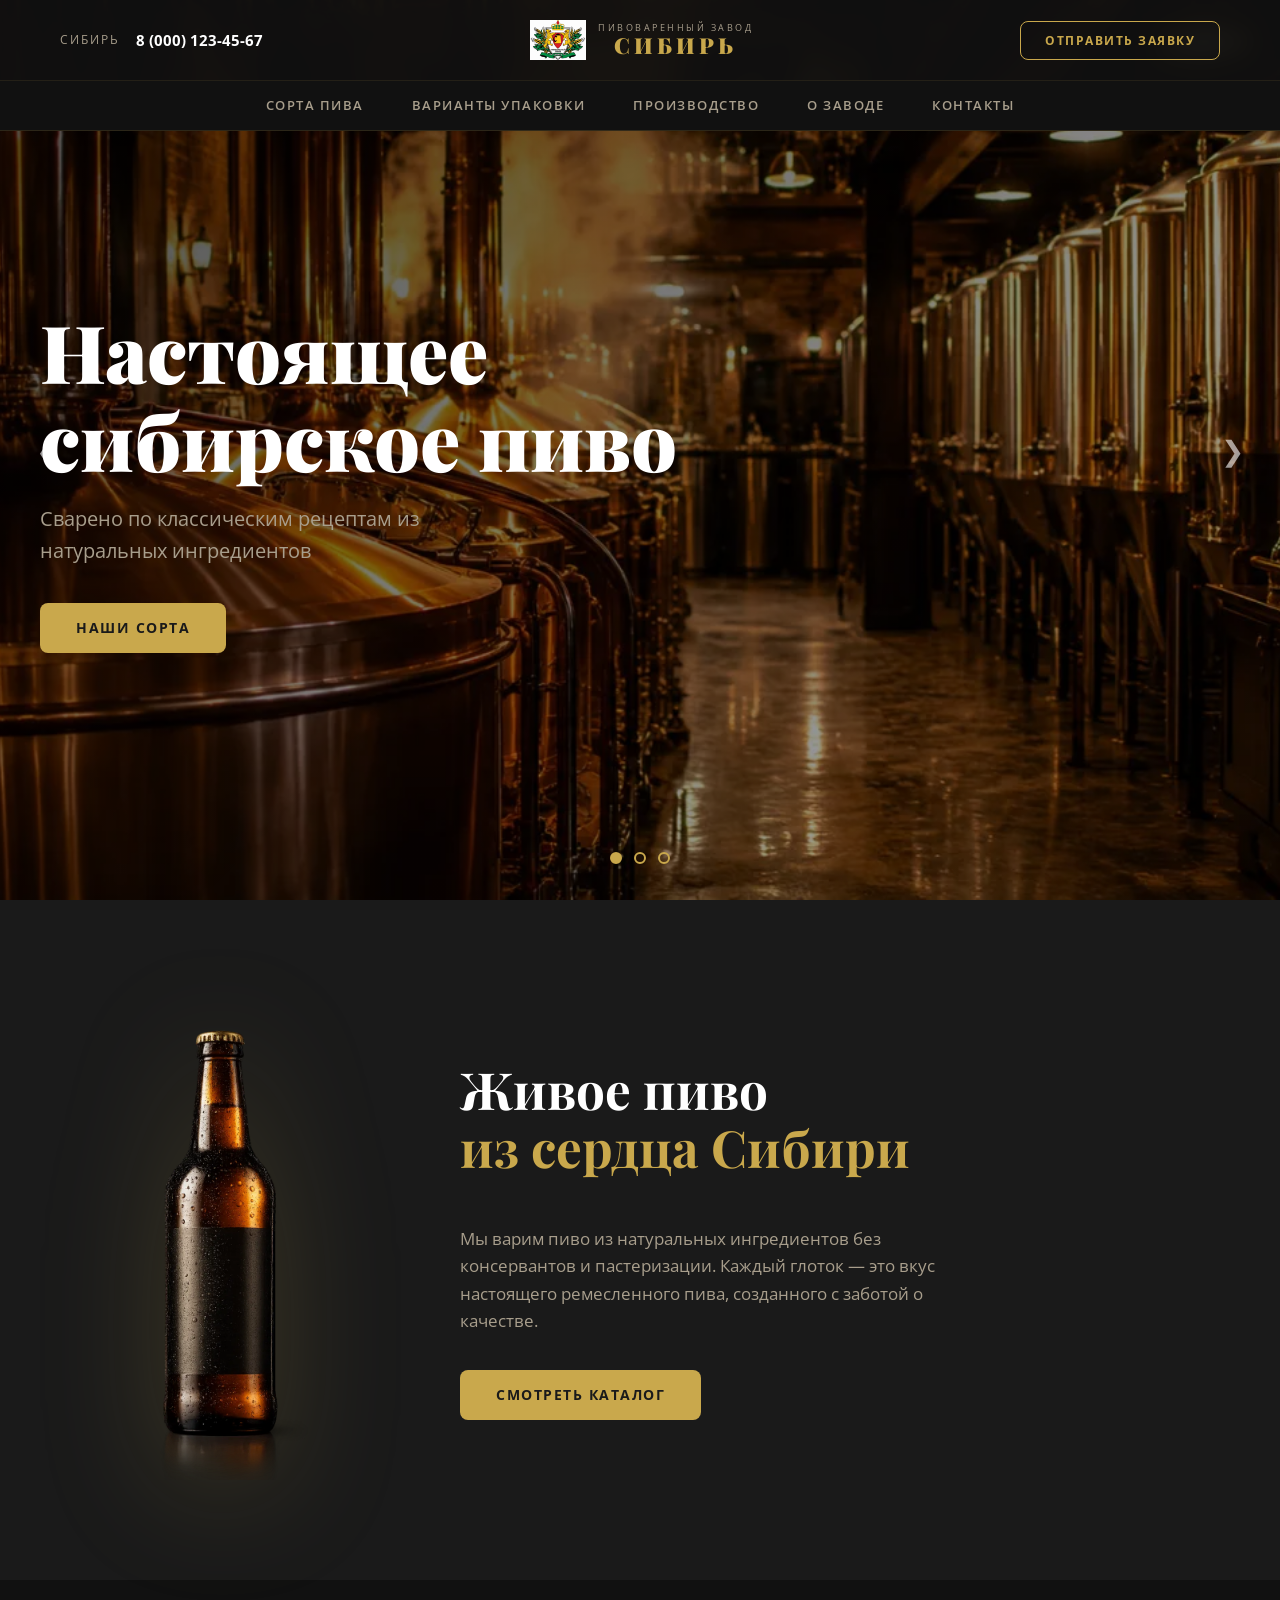
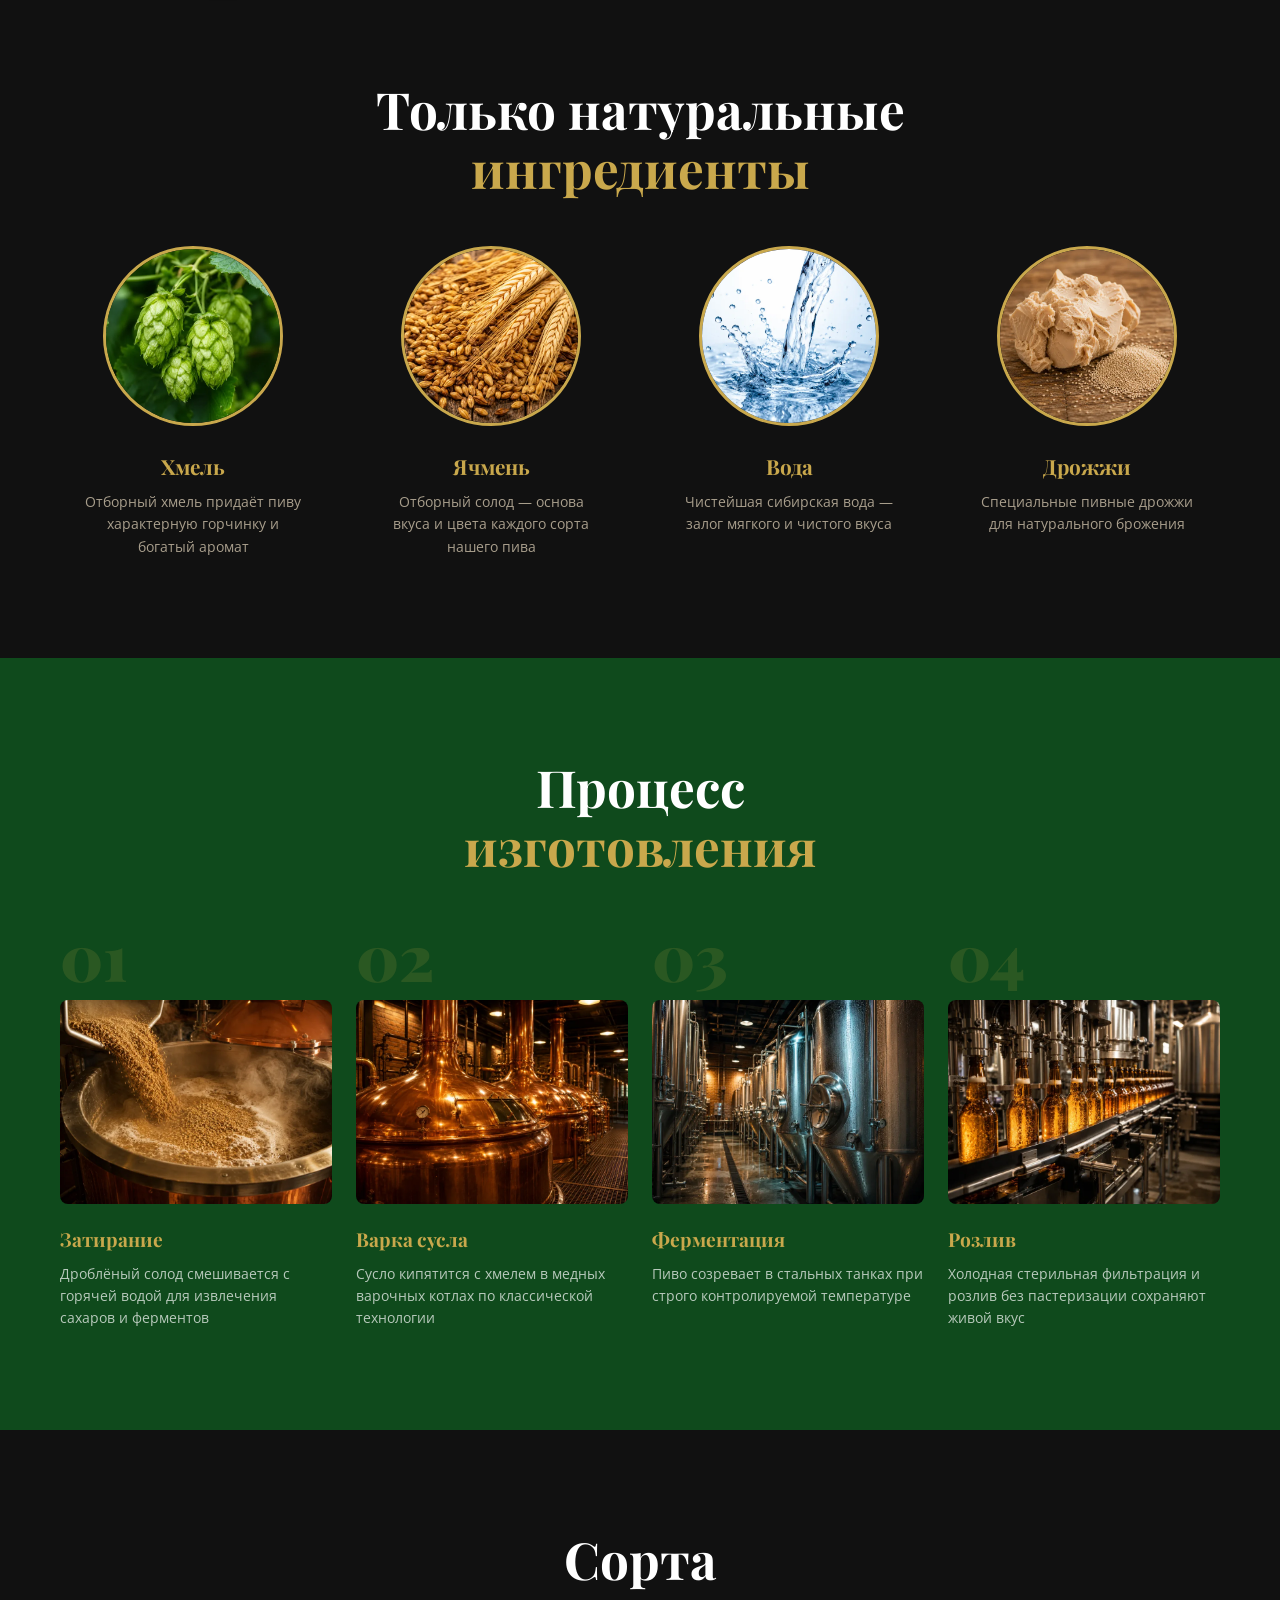
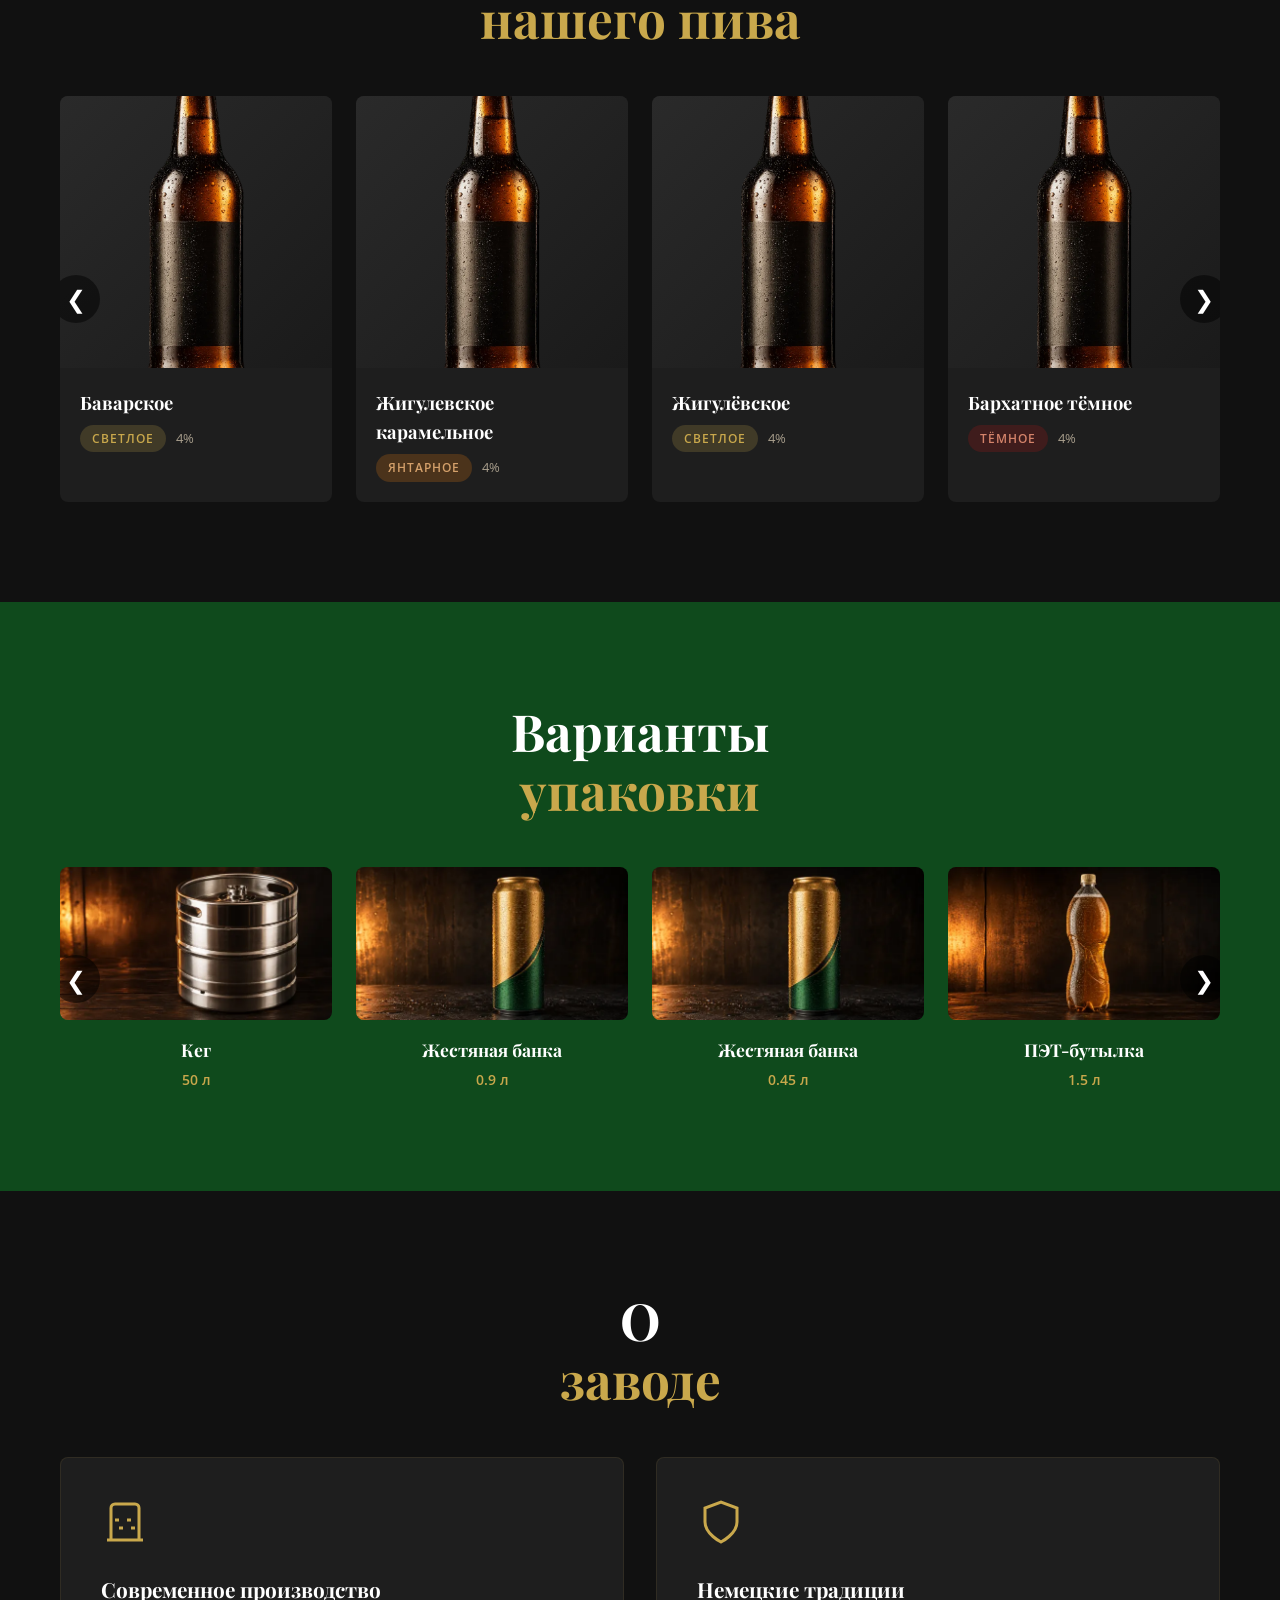
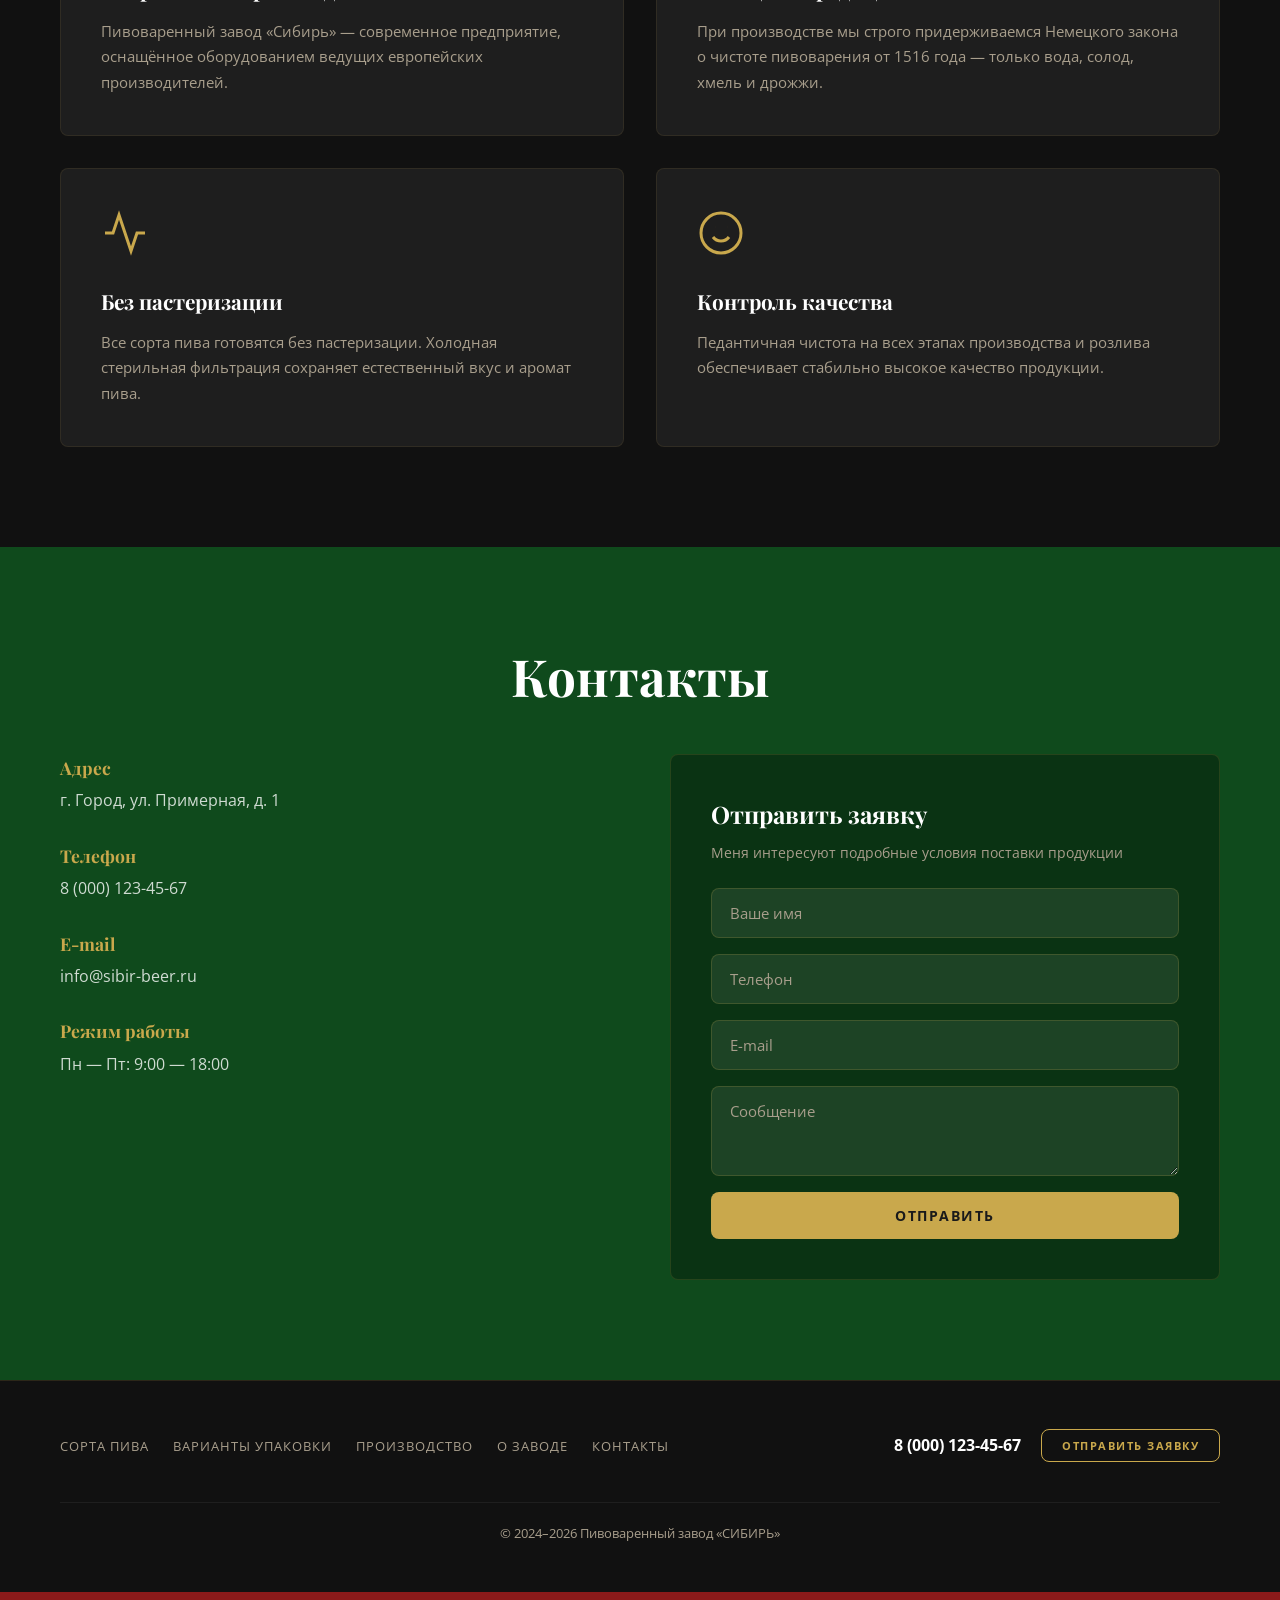
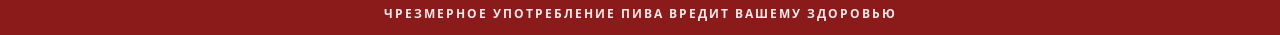
==== index.html @ aeb481b0 "Добавлены 9 реальных сортов пива с данными от клиента Баварское, Жигулевское карамельное, Жигулёвско" ====
<!DOCTYPE html>
<html lang="ru">
<head>
  <meta charset="UTF-8">
  <meta name="viewport" content="width=device-width, initial-scale=1.0">
  <meta name="description" content="Пивоваренный завод «СИБИРЬ» — натуральное пиво, сваренное в Сибири по классическим рецептам.">
  <title>Пивоваренный завод «СИБИРЬ» — Натуральное пиво из Сибири</title>
  <link rel="preconnect" href="https://fonts.googleapis.com">
  <link href="https://fonts.googleapis.com/css2?family=Playfair+Display:wght@400;700;900&family=Open+Sans:wght@400;600;700&display=swap" rel="stylesheet">
  <link rel="stylesheet" href="css/style.css">
</head>
<body>

<!-- ШАПКА -->
<header class="header" id="header">
  <div class="header__top">
    <div class="container header__top-inner">
      <div class="header__contacts">
        <span class="header__city">СИБИРЬ</span>
        <a class="header__phone" href="tel:+70001234567">8 (000) 123-45-67</a>
      </div>
      <div class="header__logo">
        <a href="index.html" class="header__logo-link">
          <img src="img/logo.webp" alt="Пивоваренный завод СИБИРЬ" class="header__logo-img">
        </a>
        <div class="header__logo-text">
          <span class="header__logo-label-top">ПИВОВАРЕННЫЙ ЗАВОД</span>
          <span class="header__logo-name">СИБИРЬ</span>
        </div>
      </div>
      <div class="header__actions">
        <button class="btn btn--outline header__callback-btn" data-modal="callback">Отправить заявку</button>
      </div>
      <button class="header__burger" id="burger" aria-label="Меню">
        <span></span><span></span><span></span>
      </button>
    </div>
  </div>
  <nav class="header__nav" id="nav">
    <div class="container">
      <ul class="header__menu">
        <li><a href="#varieties" class="header__menu-link">Сорта пива</a></li>
        <li><a href="#packing" class="header__menu-link">Варианты упаковки</a></li>
        <li><a href="#brewing" class="header__menu-link">Производство</a></li>
        <li><a href="#about" class="header__menu-link">О заводе</a></li>
        <li><a href="#contacts" class="header__menu-link">Контакты</a></li>
      </ul>
    </div>
  </nav>
</header>

<!-- БАННЕР-СЛАЙДЕР -->
<section class="banner" id="banner">
  <div class="banner__slider" id="bannerSlider">
    <div class="banner__slide banner__slide--active" style="background-image: url('img/banners/banner-1.webp');">
      <div class="banner__overlay"></div>
      <div class="container banner__content">
        <h2 class="banner__title">Настоящее<br>сибирское пиво</h2>
        <p class="banner__subtitle">Сварено по классическим рецептам из натуральных ингредиентов</p>
        <a href="#varieties" class="btn btn--primary banner__btn">Наши сорта</a>
      </div>
    </div>
    <div class="banner__slide" style="background-image: url('img/banners/banner-2.webp');">
      <div class="banner__overlay"></div>
      <div class="container banner__content">
        <h2 class="banner__title">Качество<br>в каждой капле</h2>
        <p class="banner__subtitle">Натуральные ингредиенты, немецкие традиции, сибирский характер</p>
        <a href="#brewing" class="btn btn--primary banner__btn">Производство</a>
      </div>
    </div>
    <div class="banner__slide" style="background-image: url('img/banners/banner-3.webp');">
      <div class="banner__overlay"></div>
      <div class="container banner__content">
        <h2 class="banner__title">От поля<br>до бокала</h2>
        <p class="banner__subtitle">Контроль качества на каждом этапе производства</p>
        <a href="#about" class="btn btn--primary banner__btn">О заводе</a>
      </div>
    </div>
  </div>
  <div class="banner__dots" id="bannerDots"></div>
  <button class="banner__arrow banner__arrow--prev" id="bannerPrev" aria-label="Назад">&#10094;</button>
  <button class="banner__arrow banner__arrow--next" id="bannerNext" aria-label="Вперёд">&#10095;</button>
</section>

<!-- БУТЫЛКА-ГЕРОЙ -->
<section class="hero-bottle">
  <div class="container hero-bottle__inner">
    <div class="hero-bottle__img-wrap">
      <img src="img/beers/hero-bottle.webp" alt="Пиво СИБИРЬ" class="hero-bottle__img" loading="lazy">
    </div>
    <div class="hero-bottle__text">
      <h2 class="section-title">Живое пиво<br><span>из сердца Сибири</span></h2>
      <p class="hero-bottle__desc">Мы варим пиво из натуральных ингредиентов без консервантов и пастеризации. Каждый глоток — это вкус настоящего ремесленного пива, созданного с заботой о качестве.</p>
      <a href="#varieties" class="btn btn--primary">Смотреть каталог</a>
    </div>
  </div>
</section>

<!-- ИНГРЕДИЕНТЫ -->
<section class="ingredients" id="ingredients">
  <div class="container">
    <h2 class="section-title section-title--center">Только натуральные<br><span>ингредиенты</span></h2>
    <div class="ingredients__grid">
      <div class="ingredients__item">
        <div class="ingredients__img-wrap">
          <img src="img/ingredients/hops.webp" alt="Хмель" class="ingredients__img" loading="lazy">
        </div>
        <h3 class="ingredients__name">Хмель</h3>
        <p class="ingredients__desc">Отборный хмель придаёт пиву характерную горчинку и богатый аромат</p>
      </div>
      <div class="ingredients__item">
        <div class="ingredients__img-wrap">
          <img src="img/ingredients/barley.webp" alt="Ячмень" class="ingredients__img" loading="lazy">
        </div>
        <h3 class="ingredients__name">Ячмень</h3>
        <p class="ingredients__desc">Отборный солод — основа вкуса и цвета каждого сорта нашего пива</p>
      </div>
      <div class="ingredients__item">
        <div class="ingredients__img-wrap">
          <img src="img/ingredients/water.webp" alt="Вода" class="ingredients__img" loading="lazy">
        </div>
        <h3 class="ingredients__name">Вода</h3>
        <p class="ingredients__desc">Чистейшая сибирская вода — залог мягкого и чистого вкуса</p>
      </div>
      <div class="ingredients__item">
        <div class="ingredients__img-wrap">
          <img src="img/ingredients/yeast.webp" alt="Дрожжи" class="ingredients__img" loading="lazy">
        </div>
        <h3 class="ingredients__name">Дрожжи</h3>
        <p class="ingredients__desc">Специальные пивные дрожжи для натурального брожения</p>
      </div>
    </div>
  </div>
</section>

<!-- ПРОЦЕСС ИЗГОТОВЛЕНИЯ -->
<section class="brewing" id="brewing">
  <div class="container">
    <h2 class="section-title section-title--center section-title--light">Процесс<br><span>изготовления</span></h2>
    <div class="brewing__grid">
      <div class="brewing__step">
        <div class="brewing__step-num">01</div>
        <div class="brewing__step-img-wrap">
          <img src="img/brewing/brewing-1.webp" alt="Затирание солода" class="brewing__step-img" loading="lazy">
        </div>
        <h3 class="brewing__step-title">Затирание</h3>
        <p class="brewing__step-desc">Дроблёный солод смешивается с горячей водой для извлечения сахаров и ферментов</p>
      </div>
      <div class="brewing__step">
        <div class="brewing__step-num">02</div>
        <div class="brewing__step-img-wrap">
          <img src="img/brewing/brewing-2.webp" alt="Варка сусла" class="brewing__step-img" loading="lazy">
        </div>
        <h3 class="brewing__step-title">Варка сусла</h3>
        <p class="brewing__step-desc">Сусло кипятится с хмелем в медных варочных котлах по классической технологии</p>
      </div>
      <div class="brewing__step">
        <div class="brewing__step-num">03</div>
        <div class="brewing__step-img-wrap">
          <img src="img/brewing/brewing-3.webp" alt="Ферментация" class="brewing__step-img" loading="lazy">
        </div>
        <h3 class="brewing__step-title">Ферментация</h3>
        <p class="brewing__step-desc">Пиво созревает в стальных танках при строго контролируемой температуре</p>
      </div>
      <div class="brewing__step">
        <div class="brewing__step-num">04</div>
        <div class="brewing__step-img-wrap">
          <img src="img/brewing/brewing-4.webp" alt="Розлив" class="brewing__step-img" loading="lazy">
        </div>
        <h3 class="brewing__step-title">Розлив</h3>
        <p class="brewing__step-desc">Холодная стерильная фильтрация и розлив без пастеризации сохраняют живой вкус</p>
      </div>
    </div>
  </div>
</section>

<!-- СОРТА ПИВА -->
<section class="varieties" id="varieties">
  <div class="container">
    <h2 class="section-title section-title--center">Сорта<br><span>нашего пива</span></h2>
    <div class="varieties__carousel" id="varietiesCarousel">
      <div class="varieties__track" id="varietiesTrack">
        <a href="beer-detail.html?id=1" class="varieties__card">
          <div class="varieties__card-img-wrap">
            <img src="img/beers/placeholder.webp" alt="Баварское" class="varieties__card-img" loading="lazy">
          </div>
          <div class="varieties__card-info">
            <h3 class="varieties__card-name">Баварское</h3>
            <div class="varieties__card-type"><span class="type-badge type-badge--light">Светлое</span> <span class="varieties__card-abv">4%</span></div>
          </div>
        </a>
        <a href="beer-detail.html?id=2" class="varieties__card">
          <div class="varieties__card-img-wrap">
            <img src="img/beers/placeholder.webp" alt="Жигулевское карамельное" class="varieties__card-img" loading="lazy">
          </div>
          <div class="varieties__card-info">
            <h3 class="varieties__card-name">Жигулевское карамельное</h3>
            <div class="varieties__card-type"><span class="type-badge type-badge--amber">Янтарное</span> <span class="varieties__card-abv">4%</span></div>
          </div>
        </a>
        <a href="beer-detail.html?id=3" class="varieties__card">
          <div class="varieties__card-img-wrap">
            <img src="img/beers/placeholder.webp" alt="Жигулевское" class="varieties__card-img" loading="lazy">
          </div>
          <div class="varieties__card-info">
            <h3 class="varieties__card-name">Жигулёвское</h3>
            <div class="varieties__card-type"><span class="type-badge type-badge--light">Светлое</span> <span class="varieties__card-abv">4%</span></div>
          </div>
        </a>
        <a href="beer-detail.html?id=4" class="varieties__card">
          <div class="varieties__card-img-wrap">
            <img src="img/beers/placeholder.webp" alt="Бархатное тёмное" class="varieties__card-img" loading="lazy">
          </div>
          <div class="varieties__card-info">
            <h3 class="varieties__card-name">Бархатное тёмное</h3>
            <div class="varieties__card-type"><span class="type-badge type-badge--dark">Тёмное</span> <span class="varieties__card-abv">4%</span></div>
          </div>
        </a>
        <a href="beer-detail.html?id=5" class="varieties__card">
          <div class="varieties__card-img-wrap">
            <img src="img/beers/placeholder.webp" alt="Эль тёмное" class="varieties__card-img" loading="lazy">
          </div>
          <div class="varieties__card-info">
            <h3 class="varieties__card-name">Эль тёмное</h3>
            <div class="varieties__card-type"><span class="type-badge type-badge--dark">Тёмное</span> <span class="varieties__card-abv">4%</span></div>
          </div>
        </a>
        <a href="beer-detail.html?id=6" class="varieties__card">
          <div class="varieties__card-img-wrap">
            <img src="img/beers/placeholder.webp" alt="Немецкое" class="varieties__card-img" loading="lazy">
          </div>
          <div class="varieties__card-info">
            <h3 class="varieties__card-name">Немецкое</h3>
            <div class="varieties__card-type"><span class="type-badge type-badge--light">Светлое</span> <span class="varieties__card-abv">4.6%</span></div>
          </div>
        </a>
        <a href="beer-detail.html?id=7" class="varieties__card">
          <div class="varieties__card-img-wrap">
            <img src="img/beers/placeholder.webp" alt="Немецкое тёмное" class="varieties__card-img" loading="lazy">
          </div>
          <div class="varieties__card-info">
            <h3 class="varieties__card-name">Немецкое тёмное</h3>
            <div class="varieties__card-type"><span class="type-badge type-badge--dark">Тёмное</span> <span class="varieties__card-abv">4.6%</span></div>
          </div>
        </a>
        <a href="beer-detail.html?id=8" class="varieties__card">
          <div class="varieties__card-img-wrap">
            <img src="img/beers/placeholder.webp" alt="Чешское" class="varieties__card-img" loading="lazy">
          </div>
          <div class="varieties__card-info">
            <h3 class="varieties__card-name">Чешское</h3>
            <div class="varieties__card-type"><span class="type-badge type-badge--light">Светлое</span> <span class="varieties__card-abv">5%</span></div>
          </div>
        </a>
        <a href="beer-detail.html?id=9" class="varieties__card">
          <div class="varieties__card-img-wrap">
            <img src="img/beers/placeholder.webp" alt="Алтайское" class="varieties__card-img" loading="lazy">
          </div>
          <div class="varieties__card-info">
            <h3 class="varieties__card-name">Алтайское</h3>
            <div class="varieties__card-type"><span class="type-badge type-badge--light">Светлое</span> <span class="varieties__card-abv">5%</span></div>
          </div>
        </a>
      </div>
      <button class="varieties__arrow varieties__arrow--prev" id="varietiesPrev" aria-label="Назад">&#10094;</button>
      <button class="varieties__arrow varieties__arrow--next" id="varietiesNext" aria-label="Вперёд">&#10095;</button>
    </div>
  </div>
</section>

<!-- ВАРИАНТЫ УПАКОВКИ -->
<section class="packing" id="packing">
  <div class="container">
    <h2 class="section-title section-title--center section-title--light">Варианты<br><span>упаковки</span></h2>
    <div class="packing__carousel" id="packingCarousel">
      <div class="packing__track" id="packingTrack">
        <div class="packing__card">
          <div class="packing__card-img-wrap">
            <img src="img/packing/keg.webp" alt="Кег 50 л" class="packing__card-img" loading="lazy">
          </div>
          <h3 class="packing__card-name">Кег</h3>
          <p class="packing__card-volume">50 л</p>
        </div>
        <div class="packing__card">
          <div class="packing__card-img-wrap">
            <img src="img/packing/can-09.webp" alt="Жестяная банка 0.9 л" class="packing__card-img" loading="lazy">
          </div>
          <h3 class="packing__card-name">Жестяная банка</h3>
          <p class="packing__card-volume">0.9 л</p>
        </div>
        <div class="packing__card">
          <div class="packing__card-img-wrap">
            <img src="img/packing/can-045.webp" alt="Жестяная банка 0.45 л" class="packing__card-img" loading="lazy">
          </div>
          <h3 class="packing__card-name">Жестяная банка</h3>
          <p class="packing__card-volume">0.45 л</p>
        </div>
        <div class="packing__card">
          <div class="packing__card-img-wrap">
            <img src="img/packing/pet-15-curved.webp" alt="ПЭТ 1.5 л" class="packing__card-img" loading="lazy">
          </div>
          <h3 class="packing__card-name">ПЭТ-бутылка</h3>
          <p class="packing__card-volume">1.5 л</p>
        </div>
        <div class="packing__card">
          <div class="packing__card-img-wrap">
            <img src="img/packing/glass-05.webp" alt="Стекло 0.5 л" class="packing__card-img" loading="lazy">
          </div>
          <h3 class="packing__card-name">Стеклянная бутылка</h3>
          <p class="packing__card-volume">0.5 л</p>
        </div>
        <div class="packing__card">
          <div class="packing__card-img-wrap">
            <img src="img/packing/pet-10.webp" alt="ПЭТ 1.0 л" class="packing__card-img" loading="lazy">
          </div>
          <h3 class="packing__card-name">ПЭТ-бутылка</h3>
          <p class="packing__card-volume">1.0 л</p>
        </div>
        <div class="packing__card">
          <div class="packing__card-img-wrap">
            <img src="img/packing/pet-15.webp" alt="ПЭТ 1.5 л" class="packing__card-img" loading="lazy">
          </div>
          <h3 class="packing__card-name">ПЭТ-бутылка</h3>
          <p class="packing__card-volume">1.5 л</p>
        </div>
        <div class="packing__card">
          <div class="packing__card-img-wrap">
            <img src="img/packing/glass-07.webp" alt="Стекло 0.7 л" class="packing__card-img" loading="lazy">
          </div>
          <h3 class="packing__card-name">Стеклянная бутылка</h3>
          <p class="packing__card-volume">0.7 л</p>
        </div>
      </div>
      <button class="packing__arrow packing__arrow--prev" id="packingPrev" aria-label="Назад">&#10094;</button>
      <button class="packing__arrow packing__arrow--next" id="packingNext" aria-label="Вперёд">&#10095;</button>
    </div>
  </div>
</section>

<!-- О ЗАВОДЕ -->
<section class="about" id="about">
  <div class="container">
    <h2 class="section-title section-title--center">О<br><span>заводе</span></h2>
    <div class="about__grid">
      <div class="about__card">
        <div class="about__card-icon">
          <svg width="48" height="48" viewBox="0 0 24 24" fill="none" stroke="currentColor" stroke-width="1.5"><path d="M19 21V5a2 2 0 0 0-2-2H7a2 2 0 0 0-2 2v16m14 0H5m14 0h2M5 21H3m4-10h2m4 0h2m-6 4h2m4 0h2"/></svg>
        </div>
        <h3 class="about__card-title">Современное производство</h3>
        <p class="about__card-text">Пивоваренный завод «Сибирь» — современное предприятие, оснащённое оборудованием ведущих европейских производителей.</p>
      </div>
      <div class="about__card">
        <div class="about__card-icon">
          <svg width="48" height="48" viewBox="0 0 24 24" fill="none" stroke="currentColor" stroke-width="1.5"><path d="M12 22s8-4 8-10V5l-8-3-8 3v7c0 6 8 10 8 10z"/></svg>
        </div>
        <h3 class="about__card-title">Немецкие традиции</h3>
        <p class="about__card-text">При производстве мы строго придерживаемся Немецкого закона о чистоте пивоварения от 1516 года — только вода, солод, хмель и дрожжи.</p>
      </div>
      <div class="about__card">
        <div class="about__card-icon">
          <svg width="48" height="48" viewBox="0 0 24 24" fill="none" stroke="currentColor" stroke-width="1.5"><path d="M22 12h-4l-3 9L9 3l-3 9H2"/></svg>
        </div>
        <h3 class="about__card-title">Без пастеризации</h3>
        <p class="about__card-text">Все сорта пива готовятся без пастеризации. Холодная стерильная фильтрация сохраняет естественный вкус и аромат пива.</p>
      </div>
      <div class="about__card">
        <div class="about__card-icon">
          <svg width="48" height="48" viewBox="0 0 24 24" fill="none" stroke="currentColor" stroke-width="1.5"><circle cx="12" cy="12" r="10"/><path d="M8 14s1.5 2 4 2 4-2 4-2M9 9h.01M15 9h.01"/></svg>
        </div>
        <h3 class="about__card-title">Контроль качества</h3>
        <p class="about__card-text">Педантичная чистота на всех этапах производства и розлива обеспечивает стабильно высокое качество продукции.</p>
      </div>
    </div>
  </div>
</section>

<!-- КОНТАКТЫ -->
<section class="contacts" id="contacts">
  <div class="container">
    <h2 class="section-title section-title--center section-title--light">Контакты</h2>
    <div class="contacts__grid">
      <div class="contacts__info">
        <div class="contacts__info-item">
          <h3>Адрес</h3>
          <p>г. Город, ул. Примерная, д. 1</p>
        </div>
        <div class="contacts__info-item">
          <h3>Телефон</h3>
          <a href="tel:+70001234567">8 (000) 123-45-67</a>
        </div>
        <div class="contacts__info-item">
          <h3>E-mail</h3>
          <a href="mailto:info@sibir-beer.ru">info@sibir-beer.ru</a>
        </div>
        <div class="contacts__info-item">
          <h3>Режим работы</h3>
          <p>Пн — Пт: 9:00 — 18:00</p>
        </div>
      </div>
      <form class="contacts__form" id="contactForm">
        <h3 class="contacts__form-title">Отправить заявку</h3>
        <p class="contacts__form-subtitle">Меня интересуют подробные условия поставки продукции</p>
        <input type="text" name="name" placeholder="Ваше имя" required class="contacts__input">
        <input type="tel" name="phone" placeholder="Телефон" required class="contacts__input">
        <input type="email" name="email" placeholder="E-mail" class="contacts__input">
        <textarea name="message" placeholder="Сообщение" rows="3" class="contacts__textarea"></textarea>
        <button type="submit" class="btn btn--primary contacts__submit">Отправить</button>
      </form>
    </div>
  </div>
</section>

<!-- ПОДВАЛ -->
<footer class="footer">
  <div class="footer__main">
    <div class="container footer__inner">
      <nav class="footer__nav">
        <ul class="footer__menu">
          <li><a href="#varieties">Сорта пива</a></li>
          <li><a href="#packing">Варианты упаковки</a></li>
          <li><a href="#brewing">Производство</a></li>
          <li><a href="#about">О заводе</a></li>
          <li><a href="#contacts">Контакты</a></li>
        </ul>
      </nav>
      <div class="footer__contact">
        <a class="footer__phone" href="tel:+70001234567">8 (000) 123-45-67</a>
        <button class="btn btn--outline footer__btn" data-modal="callback">Отправить заявку</button>
      </div>
      <div class="footer__copy">
        &copy; 2024&ndash;2026 Пивоваренный завод &laquo;СИБИРЬ&raquo;
      </div>
    </div>
  </div>
  <div class="footer__warning">
    <p>ЧРЕЗМЕРНОЕ УПОТРЕБЛЕНИЕ ПИВА ВРЕДИТ ВАШЕМУ ЗДОРОВЬЮ</p>
  </div>
</footer>

<!-- КНОПКА НАВЕРХ -->
<button class="to-top" id="toTop" aria-label="Наверх">
  <svg width="24" height="24" viewBox="0 0 24 24" fill="none" stroke="currentColor" stroke-width="2"><path d="M18 15l-6-6-6 6"/></svg>
</button>

<!-- МОДАЛЬНОЕ ОКНО — ЗАЯВКА -->
<div class="modal" id="callbackModal">
  <div class="modal__overlay"></div>
  <div class="modal__content">
    <button class="modal__close" aria-label="Закрыть">&times;</button>
    <h3 class="modal__title">Заявка</h3>
    <p class="modal__subtitle">Меня интересуют подробные условия поставки продукции.</p>
    <form class="modal__form" id="callbackForm">
      <input type="text" name="name" placeholder="Ваше имя" required class="contacts__input">
      <input type="tel" name="phone" placeholder="Телефон" required class="contacts__input">
      <button type="submit" class="btn btn--primary" style="width:100%">Отправить</button>
    </form>
  </div>
</div>

<script src="js/main.js"></script>
</body>
</html>
---- css/style.css ----
/* ===== ПЕРЕМЕННЫЕ ===== */
:root {
  --gold: #C9A84C;
  --gold-light: #E2C97E;
  --green: #1B6B2A;
  --green-dark: #0F4A1C;
  --red: #8B1A1A;
  --dark: #1A1A1A;
  --dark-bg: #111;
  --dark-card: #1E1E1E;
  --text: #F5F0E8;
  --text-muted: #A89E8C;
  --white: #FFFFFF;
  --font-heading: 'Playfair Display', Georgia, serif;
  --font-body: 'Open Sans', Arial, sans-serif;
  --container: 1200px;
  --radius: 8px;
  --transition: .3s ease;
}

/* ===== СБРОС ===== */
*, *::before, *::after { box-sizing: border-box; margin: 0; padding: 0; }
html { scroll-behavior: smooth; scroll-padding-top: 80px; }
body {
  font-family: var(--font-body);
  font-size: 16px;
  line-height: 1.6;
  color: var(--text);
  background: var(--dark);
  -webkit-font-smoothing: antialiased;
}
a { color: inherit; text-decoration: none; }
img { max-width: 100%; height: auto; display: block; }
ul { list-style: none; }
button { cursor: pointer; border: none; background: none; font-family: inherit; }
input, textarea { font-family: inherit; font-size: inherit; }

/* ===== УТИЛИТЫ ===== */
.container {
  max-width: var(--container);
  margin: 0 auto;
  padding: 0 20px;
}

.section-title {
  font-family: var(--font-heading);
  font-size: clamp(2rem, 5vw, 3.2rem);
  font-weight: 700;
  line-height: 1.15;
  color: var(--white);
  margin-bottom: 48px;
}
.section-title span { color: var(--gold); }
.section-title--center { text-align: center; }
.section-title--light { color: var(--white); }

.btn {
  display: inline-block;
  padding: 14px 36px;
  font-size: 14px;
  font-weight: 700;
  text-transform: uppercase;
  letter-spacing: 1.5px;
  border-radius: var(--radius);
  transition: var(--transition);
  text-align: center;
}
.btn--primary {
  background: var(--gold);
  color: var(--dark);
}
.btn--primary:hover { background: var(--gold-light); }
.btn--outline {
  border: 1px solid var(--gold);
  color: var(--gold);
  background: transparent;
}
.btn--outline:hover {
  background: var(--gold);
  color: var(--dark);
}

/* ===== ШАПКА ===== */
.header {
  position: fixed;
  top: 0;
  left: 0;
  right: 0;
  z-index: 100;
  background: rgba(17, 17, 17, .92);
  backdrop-filter: blur(12px);
  border-bottom: 1px solid rgba(201, 168, 76, .15);
}
.header__top { padding: 12px 0; }
.header__top-inner {
  display: flex;
  align-items: center;
  justify-content: space-between;
  gap: 20px;
}
.header__contacts {
  display: flex;
  align-items: center;
  gap: 16px;
  flex-shrink: 0;
}
.header__city {
  font-size: 12px;
  letter-spacing: 2px;
  text-transform: uppercase;
  color: var(--text-muted);
}
.header__phone {
  font-size: 15px;
  font-weight: 700;
  color: var(--white);
  white-space: nowrap;
  transition: var(--transition);
}
.header__phone:hover { color: var(--gold); }

.header__logo {
  display: flex;
  align-items: center;
  gap: 12px;
}
.header__logo-link { flex-shrink: 0; }
.header__logo-img {
  width: 56px;
  height: 56px;
  object-fit: contain;
}
.header__logo-text {
  display: flex;
  flex-direction: column;
  align-items: center;
  line-height: 1.1;
  white-space: nowrap;
}
.header__logo-label-top {
  font-size: 9px;
  letter-spacing: 2.5px;
  text-transform: uppercase;
  color: var(--text-muted);
}
.header__logo-name {
  font-family: var(--font-heading);
  font-size: 22px;
  font-weight: 900;
  color: var(--gold);
  letter-spacing: 4px;
}

.header__actions { flex-shrink: 0; }
.header__callback-btn { font-size: 12px; padding: 10px 24px; }

.header__burger {
  display: none;
  flex-direction: column;
  gap: 5px;
  padding: 8px;
}
.header__burger span {
  display: block;
  width: 24px;
  height: 2px;
  background: var(--white);
  transition: var(--transition);
}

.header__nav {
  background: rgba(17, 17, 17, .95);
  border-top: 1px solid rgba(201, 168, 76, .1);
}
.header__menu {
  display: flex;
  justify-content: center;
  gap: 0;
}
.header__menu-link {
  display: block;
  padding: 14px 24px;
  font-size: 13px;
  font-weight: 600;
  text-transform: uppercase;
  letter-spacing: 1.5px;
  color: var(--text-muted);
  transition: var(--transition);
  position: relative;
}
.header__menu-link::after {
  content: '';
  position: absolute;
  bottom: 0;
  left: 50%;
  width: 0;
  height: 2px;
  background: var(--gold);
  transition: var(--transition);
  transform: translateX(-50%);
}
.header__menu-link:hover { color: var(--gold); }
.header__menu-link:hover::after { width: 60%; }

/* ===== БАННЕР-СЛАЙДЕР ===== */
.banner {
  position: relative;
  height: 100vh;
  min-height: 500px;
  max-height: 900px;
  overflow: hidden;
  margin-top: 0;
}
.banner__slide {
  position: absolute;
  inset: 0;
  background-size: cover;
  background-position: center;
  opacity: 0;
  transition: opacity .8s ease;
}
.banner__slide--active { opacity: 1; }
.banner__overlay {
  position: absolute;
  inset: 0;
  background: linear-gradient(135deg, rgba(0,0,0,.7) 0%, rgba(0,0,0,.3) 100%);
}
.banner__content {
  position: relative;
  z-index: 2;
  height: 100%;
  display: flex;
  flex-direction: column;
  justify-content: center;
  padding: 120px 0 60px;
}
.banner__title {
  font-family: var(--font-heading);
  font-size: clamp(2.5rem, 7vw, 5rem);
  font-weight: 900;
  color: var(--white);
  line-height: 1.1;
  margin-bottom: 20px;
}
.banner__subtitle {
  font-size: clamp(1rem, 2vw, 1.25rem);
  color: var(--text-muted);
  max-width: 500px;
  margin-bottom: 36px;
}
.banner__btn { align-self: flex-start; }
.banner__dots {
  position: absolute;
  bottom: 36px;
  left: 50%;
  transform: translateX(-50%);
  display: flex;
  gap: 12px;
  z-index: 5;
}
.banner__dot {
  width: 12px;
  height: 12px;
  border-radius: 50%;
  border: 2px solid var(--gold);
  background: transparent;
  cursor: pointer;
  transition: var(--transition);
}
.banner__dot--active { background: var(--gold); }

.banner__arrow {
  position: absolute;
  top: 50%;
  transform: translateY(-50%);
  z-index: 5;
  font-size: 28px;
  color: rgba(255,255,255,.6);
  padding: 16px;
  transition: var(--transition);
}
.banner__arrow:hover { color: var(--gold); }
.banner__arrow--prev { left: 20px; }
.banner__arrow--next { right: 20px; }

/* ===== БУТЫЛКА-ГЕРОЙ ===== */
.hero-bottle {
  padding: 100px 0;
  background: var(--dark);
}
.hero-bottle__inner {
  display: flex;
  align-items: center;
  gap: 80px;
}
.hero-bottle__img-wrap {
  flex: 0 0 320px;
  display: flex;
  justify-content: center;
}
.hero-bottle__img {
  max-height: 500px;
  object-fit: contain;
  filter: drop-shadow(0 20px 60px rgba(201, 168, 76, .2));
}
.hero-bottle__text { flex: 1; }
.hero-bottle__desc {
  font-size: 17px;
  color: var(--text-muted);
  margin-bottom: 36px;
  max-width: 500px;
}

/* ===== ИНГРЕДИЕНТЫ ===== */
.ingredients {
  padding: 100px 0;
  background: var(--dark-bg);
}
.ingredients__grid {
  display: grid;
  grid-template-columns: repeat(4, 1fr);
  gap: 32px;
}
.ingredients__item { text-align: center; }
.ingredients__img-wrap {
  width: 180px;
  height: 180px;
  margin: 0 auto 24px;
  border-radius: 50%;
  overflow: hidden;
  border: 3px solid var(--gold);
}
.ingredients__img {
  width: 100%;
  height: 100%;
  object-fit: cover;
}
.ingredients__name {
  font-family: var(--font-heading);
  font-size: 1.3rem;
  color: var(--gold);
  margin-bottom: 8px;
}
.ingredients__desc {
  font-size: 14px;
  color: var(--text-muted);
  max-width: 220px;
  margin: 0 auto;
}

/* ===== ПРОЦЕСС ИЗГОТОВЛЕНИЯ ===== */
.brewing {
  padding: 100px 0;
  background: var(--green-dark);
}
.brewing__grid {
  display: grid;
  grid-template-columns: repeat(4, 1fr);
  gap: 24px;
}
.brewing__step { position: relative; }
.brewing__step-num {
  font-family: var(--font-heading);
  font-size: 4rem;
  font-weight: 900;
  color: rgba(201, 168, 76, .15);
  line-height: 1;
  margin-bottom: 12px;
}
.brewing__step-img-wrap {
  width: 100%;
  aspect-ratio: 4/3;
  border-radius: var(--radius);
  overflow: hidden;
  margin-bottom: 20px;
}
.brewing__step-img {
  width: 100%;
  height: 100%;
  object-fit: cover;
  transition: transform .5s ease;
}
.brewing__step:hover .brewing__step-img { transform: scale(1.05); }
.brewing__step-title {
  font-family: var(--font-heading);
  font-size: 1.2rem;
  color: var(--gold);
  margin-bottom: 8px;
}
.brewing__step-desc {
  font-size: 14px;
  color: rgba(255, 255, 255, .7);
}

/* ===== СОРТА ПИВА ===== */
.varieties {
  padding: 100px 0;
  background: var(--dark-bg);
}
.varieties__carousel {
  position: relative;
  overflow: hidden;
}
.varieties__track {
  display: flex;
  gap: 24px;
  transition: transform .5s ease;
}
.varieties__card {
  flex: 0 0 calc(25% - 18px);
  background: var(--dark-card);
  border-radius: var(--radius);
  overflow: hidden;
  transition: transform var(--transition), box-shadow var(--transition);
}
.varieties__card:hover {
  transform: translateY(-8px);
  box-shadow: 0 16px 48px rgba(201, 168, 76, .15);
}
.varieties__card-img-wrap {
  width: 100%;
  aspect-ratio: 1;
  overflow: hidden;
  background: #222;
}
.varieties__card-img {
  width: 100%;
  height: 100%;
  object-fit: cover;
  transition: transform .5s ease;
}
.varieties__card:hover .varieties__card-img { transform: scale(1.08); }
.varieties__card-info { padding: 20px; }
.varieties__card-name {
  font-family: var(--font-heading);
  font-size: 1.15rem;
  color: var(--white);
  margin-bottom: 8px;
}
.varieties__card-abv {
  font-size: 13px;
  color: var(--text-muted);
  margin-left: 6px;
}
.type-badge {
  display: inline-block;
  padding: 4px 12px;
  border-radius: 20px;
  font-size: 12px;
  font-weight: 600;
  text-transform: uppercase;
  letter-spacing: 1px;
}
.type-badge--light { background: rgba(201, 168, 76, .2); color: var(--gold); }
.type-badge--dark { background: rgba(139, 26, 26, .3); color: #D4836A; }
.type-badge--amber { background: rgba(180, 100, 20, .3); color: #D4A06A; }

.varieties__arrow,
.packing__arrow {
  position: absolute;
  top: 50%;
  transform: translateY(-50%);
  z-index: 5;
  font-size: 24px;
  color: var(--white);
  background: rgba(0,0,0,.5);
  width: 48px;
  height: 48px;
  border-radius: 50%;
  display: flex;
  align-items: center;
  justify-content: center;
  transition: var(--transition);
}
.varieties__arrow:hover,
.packing__arrow:hover {
  background: var(--gold);
  color: var(--dark);
}
.varieties__arrow--prev,
.packing__arrow--prev { left: -8px; }
.varieties__arrow--next,
.packing__arrow--next { right: -8px; }

/* ===== ВАРИАНТЫ УПАКОВКИ ===== */
.packing {
  padding: 100px 0;
  background: var(--green-dark);
}
.packing__carousel {
  position: relative;
  overflow: hidden;
}
.packing__track {
  display: flex;
  gap: 24px;
  transition: transform .5s ease;
}
.packing__card {
  flex: 0 0 calc(25% - 18px);
  text-align: center;
}
.packing__card-img-wrap {
  width: 100%;
  aspect-ratio: 16/9;
  border-radius: var(--radius);
  overflow: hidden;
  margin-bottom: 16px;
  background: var(--dark-card);
}
.packing__card-img {
  width: 100%;
  height: 100%;
  object-fit: cover;
  transition: transform .5s ease;
}
.packing__card:hover .packing__card-img { transform: scale(1.05); }
.packing__card-name {
  font-family: var(--font-heading);
  font-size: 1.1rem;
  color: var(--white);
  margin-bottom: 4px;
}
.packing__card-volume {
  font-size: 14px;
  color: var(--gold);
  font-weight: 600;
}

/* ===== О ЗАВОДЕ ===== */
.about {
  padding: 100px 0;
  background: var(--dark-bg);
}
.about__grid {
  display: grid;
  grid-template-columns: repeat(2, 1fr);
  gap: 32px;
}
.about__card {
  background: var(--dark-card);
  border-radius: var(--radius);
  padding: 40px;
  border: 1px solid rgba(201, 168, 76, .1);
  transition: var(--transition);
}
.about__card:hover {
  border-color: rgba(201, 168, 76, .3);
  transform: translateY(-4px);
}
.about__card-icon {
  color: var(--gold);
  margin-bottom: 20px;
}
.about__card-title {
  font-family: var(--font-heading);
  font-size: 1.3rem;
  color: var(--white);
  margin-bottom: 12px;
}
.about__card-text {
  font-size: 15px;
  color: var(--text-muted);
  line-height: 1.7;
}

/* ===== КОНТАКТЫ ===== */
.contacts {
  padding: 100px 0;
  background: var(--green-dark);
}
.contacts__grid {
  display: grid;
  grid-template-columns: 1fr 1fr;
  gap: 60px;
  align-items: start;
}
.contacts__info-item {
  margin-bottom: 28px;
}
.contacts__info-item h3 {
  font-family: var(--font-heading);
  font-size: 1.1rem;
  color: var(--gold);
  margin-bottom: 6px;
}
.contacts__info-item p,
.contacts__info-item a {
  font-size: 16px;
  color: rgba(255, 255, 255, .8);
  transition: var(--transition);
}
.contacts__info-item a:hover { color: var(--gold); }

.contacts__form {
  background: rgba(0, 0, 0, .3);
  border-radius: var(--radius);
  padding: 40px;
  border: 1px solid rgba(201, 168, 76, .15);
}
.contacts__form-title {
  font-family: var(--font-heading);
  font-size: 1.5rem;
  color: var(--white);
  margin-bottom: 8px;
}
.contacts__form-subtitle {
  font-size: 14px;
  color: var(--text-muted);
  margin-bottom: 24px;
}
.contacts__input,
.contacts__textarea {
  display: block;
  width: 100%;
  padding: 14px 18px;
  margin-bottom: 16px;
  background: rgba(255, 255, 255, .08);
  border: 1px solid rgba(201, 168, 76, .2);
  border-radius: var(--radius);
  color: var(--white);
  font-size: 15px;
  outline: none;
  transition: var(--transition);
}
.contacts__input::placeholder,
.contacts__textarea::placeholder { color: var(--text-muted); }
.contacts__input:focus,
.contacts__textarea:focus { border-color: var(--gold); }
.contacts__textarea { resize: vertical; min-height: 80px; }
.contacts__submit { width: 100%; }

/* ===== ПОДВАЛ ===== */
.footer__main {
  padding: 48px 0;
  background: var(--dark-bg);
  border-top: 1px solid rgba(201, 168, 76, .15);
}
.footer__inner {
  display: flex;
  align-items: center;
  justify-content: space-between;
  flex-wrap: wrap;
  gap: 24px;
}
.footer__menu {
  display: flex;
  gap: 24px;
  flex-wrap: wrap;
}
.footer__menu a {
  font-size: 13px;
  text-transform: uppercase;
  letter-spacing: 1px;
  color: var(--text-muted);
  transition: var(--transition);
}
.footer__menu a:hover { color: var(--gold); }
.footer__contact {
  display: flex;
  align-items: center;
  gap: 20px;
}
.footer__phone {
  font-size: 16px;
  font-weight: 700;
  color: var(--white);
  transition: var(--transition);
}
.footer__phone:hover { color: var(--gold); }
.footer__btn { font-size: 11px; padding: 8px 20px; }
.footer__copy {
  width: 100%;
  text-align: center;
  font-size: 13px;
  color: var(--text-muted);
  margin-top: 16px;
  padding-top: 20px;
  border-top: 1px solid rgba(255, 255, 255, .06);
}
.footer__warning {
  background: var(--red);
  text-align: center;
  padding: 12px 20px;
}
.footer__warning p {
  font-size: 12px;
  font-weight: 700;
  letter-spacing: 2px;
  text-transform: uppercase;
  color: rgba(255, 255, 255, .9);
}

/* ===== КНОПКА НАВЕРХ ===== */
.to-top {
  position: fixed;
  bottom: 32px;
  right: 32px;
  width: 48px;
  height: 48px;
  border-radius: 50%;
  background: var(--gold);
  color: var(--dark);
  display: flex;
  align-items: center;
  justify-content: center;
  opacity: 0;
  visibility: hidden;
  transform: translateY(20px);
  transition: var(--transition);
  z-index: 50;
  box-shadow: 0 4px 20px rgba(0, 0, 0, .3);
}
.to-top.visible {
  opacity: 1;
  visibility: visible;
  transform: translateY(0);
}
.to-top:hover { background: var(--gold-light); }

/* ===== МОДАЛЬНОЕ ОКНО ===== */
.modal {
  position: fixed;
  inset: 0;
  z-index: 200;
  display: flex;
  align-items: center;
  justify-content: center;
  opacity: 0;
  visibility: hidden;
  transition: var(--transition);
}
.modal.active { opacity: 1; visibility: visible; }
.modal__overlay {
  position: absolute;
  inset: 0;
  background: rgba(0, 0, 0, .7);
}
.modal__content {
  position: relative;
  background: var(--dark-card);
  border-radius: var(--radius);
  padding: 48px;
  max-width: 460px;
  width: 90%;
  border: 1px solid rgba(201, 168, 76, .2);
  transform: translateY(20px);
  transition: transform .3s ease;
}
.modal.active .modal__content { transform: translateY(0); }
.modal__close {
  position: absolute;
  top: 16px;
  right: 20px;
  font-size: 28px;
  color: var(--text-muted);
  transition: var(--transition);
}
.modal__close:hover { color: var(--gold); }
.modal__title {
  font-family: var(--font-heading);
  font-size: 1.6rem;
  color: var(--white);
  margin-bottom: 8px;
}
.modal__subtitle {
  font-size: 14px;
  color: var(--text-muted);
  margin-bottom: 24px;
}
.modal__form .contacts__input { margin-bottom: 16px; }

/* ===== ЗАГЛУШКИ ДЛЯ КАРТИНОК ===== */
.varieties__card-img-wrap:empty::after,
img[src*="placeholder"]  {
  background: linear-gradient(135deg, #2a2a2a 0%, #1a1a1a 100%);
}
img[src$="placeholder.jpg"],
img[src$="placeholder.png"] {
  background: linear-gradient(135deg, #2a2a2a 0%, #1a1a1a 100%);
  min-height: 200px;
}

/* ===== АДАПТИВНОСТЬ ===== */
@media (max-width: 1024px) {
  .ingredients__grid { grid-template-columns: repeat(2, 1fr); gap: 40px; }
  .brewing__grid { grid-template-columns: repeat(2, 1fr); gap: 32px; }
  .varieties__card { flex: 0 0 calc(33.333% - 16px); }
  .packing__card { flex: 0 0 calc(33.333% - 16px); }
  .about__grid { gap: 24px; }
  .hero-bottle__inner { gap: 48px; }
  .hero-bottle__img-wrap { flex: 0 0 240px; }
}

@media (max-width: 768px) {
  .header__contacts { display: none; }
  .header__actions { display: none; }
  .header__burger { display: flex; }
  .header__nav {
    display: none;
    position: absolute;
    top: 100%;
    left: 0;
    right: 0;
    background: rgba(17, 17, 17, .98);
  }
  .header__nav.open { display: block; }
  .header__menu {
    flex-direction: column;
    padding: 12px 0;
  }
  .header__menu-link {
    padding: 14px 24px;
    border-bottom: 1px solid rgba(255, 255, 255, .05);
  }

  .banner { max-height: 600px; min-height: 400px; }
  .banner__title { font-size: clamp(2rem, 8vw, 3rem); }

  .hero-bottle__inner { flex-direction: column; text-align: center; gap: 40px; }
  .hero-bottle__img-wrap { flex: none; }
  .hero-bottle__desc { margin: 0 auto 36px; }
  .hero-bottle { padding: 60px 0; }

  .ingredients { padding: 60px 0; }
  .ingredients__grid { grid-template-columns: repeat(2, 1fr); gap: 32px; }
  .ingredients__img-wrap { width: 140px; height: 140px; }

  .brewing { padding: 60px 0; }
  .brewing__grid { grid-template-columns: 1fr 1fr; gap: 24px; }
  .brewing__step-num { font-size: 3rem; }

  .varieties { padding: 60px 0; }
  .varieties__card { flex: 0 0 calc(50% - 12px); }

  .packing { padding: 60px 0; }
  .packing__card { flex: 0 0 calc(50% - 12px); }

  .about { padding: 60px 0; }
  .about__grid { grid-template-columns: 1fr; }

  .contacts { padding: 60px 0; }
  .contacts__grid { grid-template-columns: 1fr; gap: 40px; }

  .footer__inner { flex-direction: column; text-align: center; }
  .footer__menu { justify-content: center; }
  .footer__contact { flex-direction: column; }

  .section-title { margin-bottom: 36px; }
}

@media (max-width: 480px) {
  .ingredients__grid { grid-template-columns: 1fr 1fr; gap: 24px; }
  .ingredients__img-wrap { width: 110px; height: 110px; }

  .brewing__grid { grid-template-columns: 1fr; gap: 32px; }

  .varieties__card { flex: 0 0 calc(100% - 0px); }
  .packing__card { flex: 0 0 calc(100% - 0px); }

  .contacts__form { padding: 24px; }
  .modal__content { padding: 32px 24px; }

  .about__card { padding: 28px; }

  .banner__arrow { display: none; }
  .to-top { bottom: 20px; right: 20px; width: 40px; height: 40px; }
}
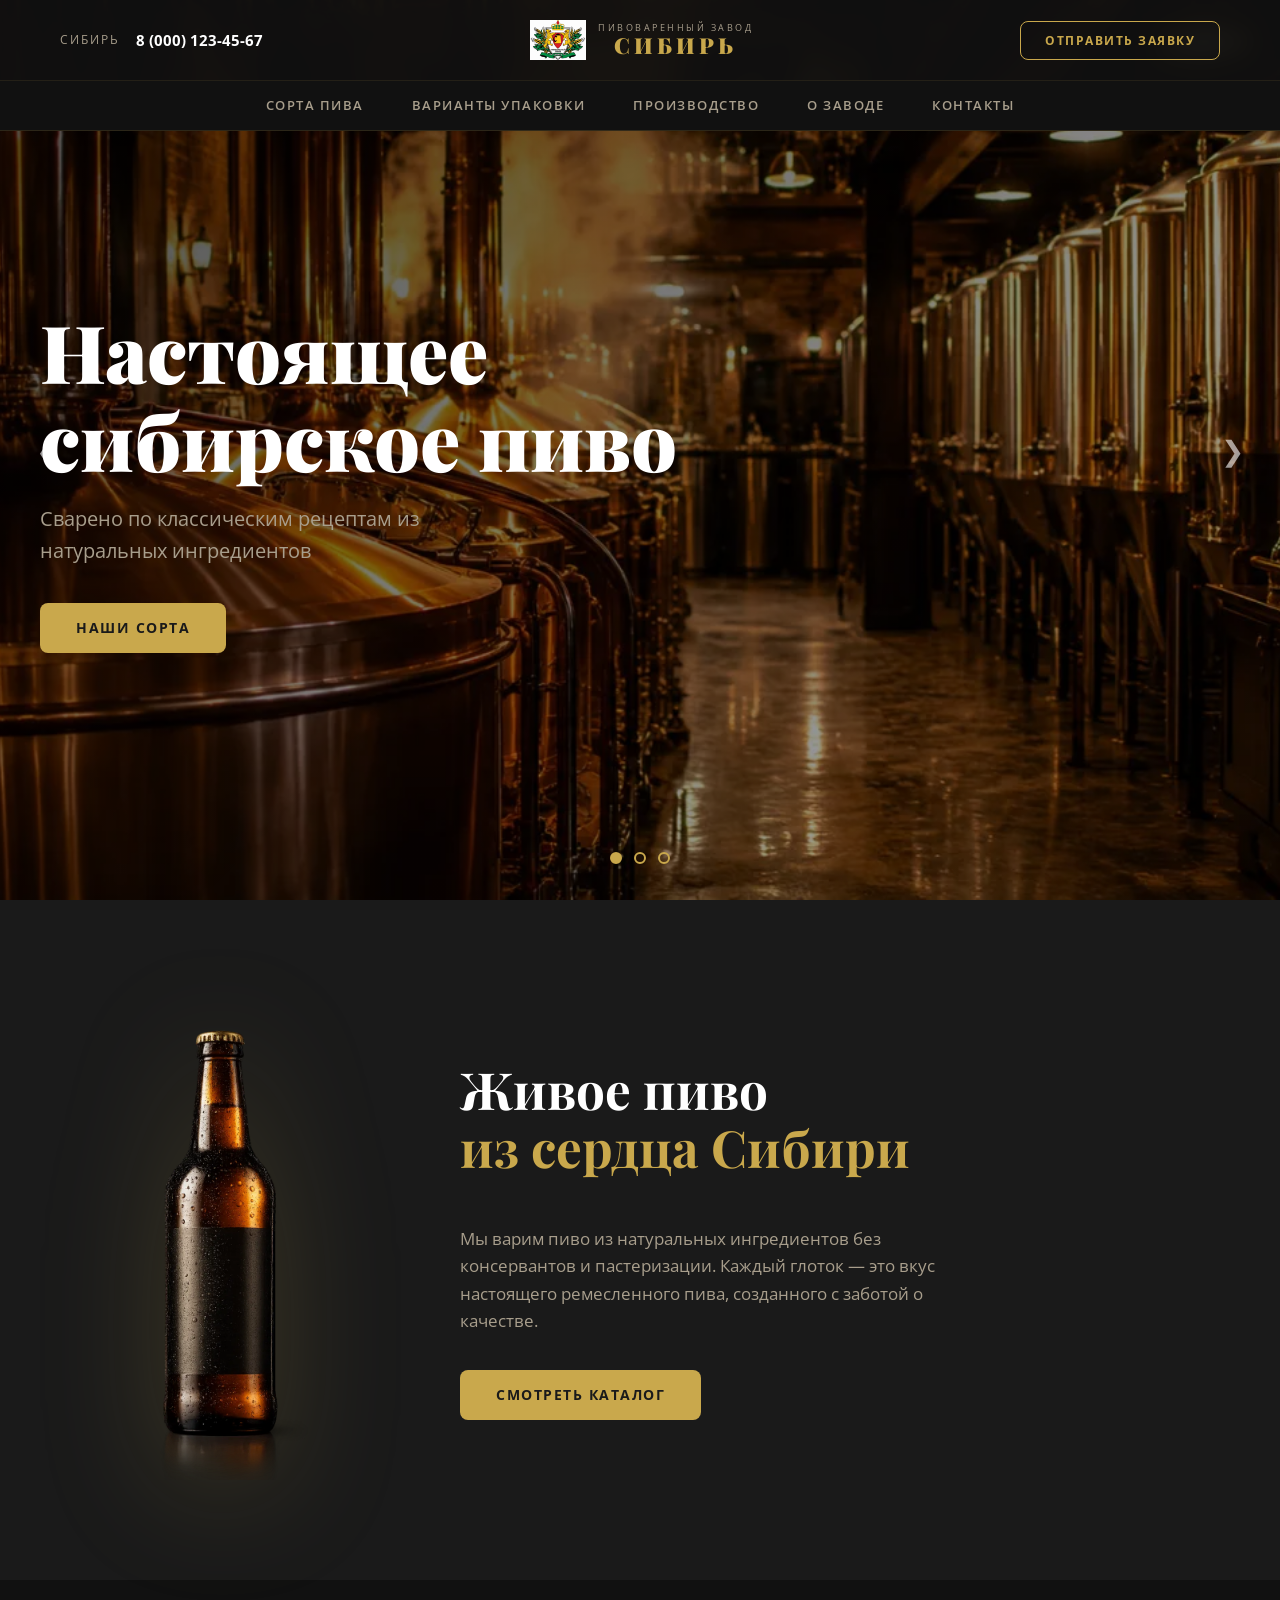
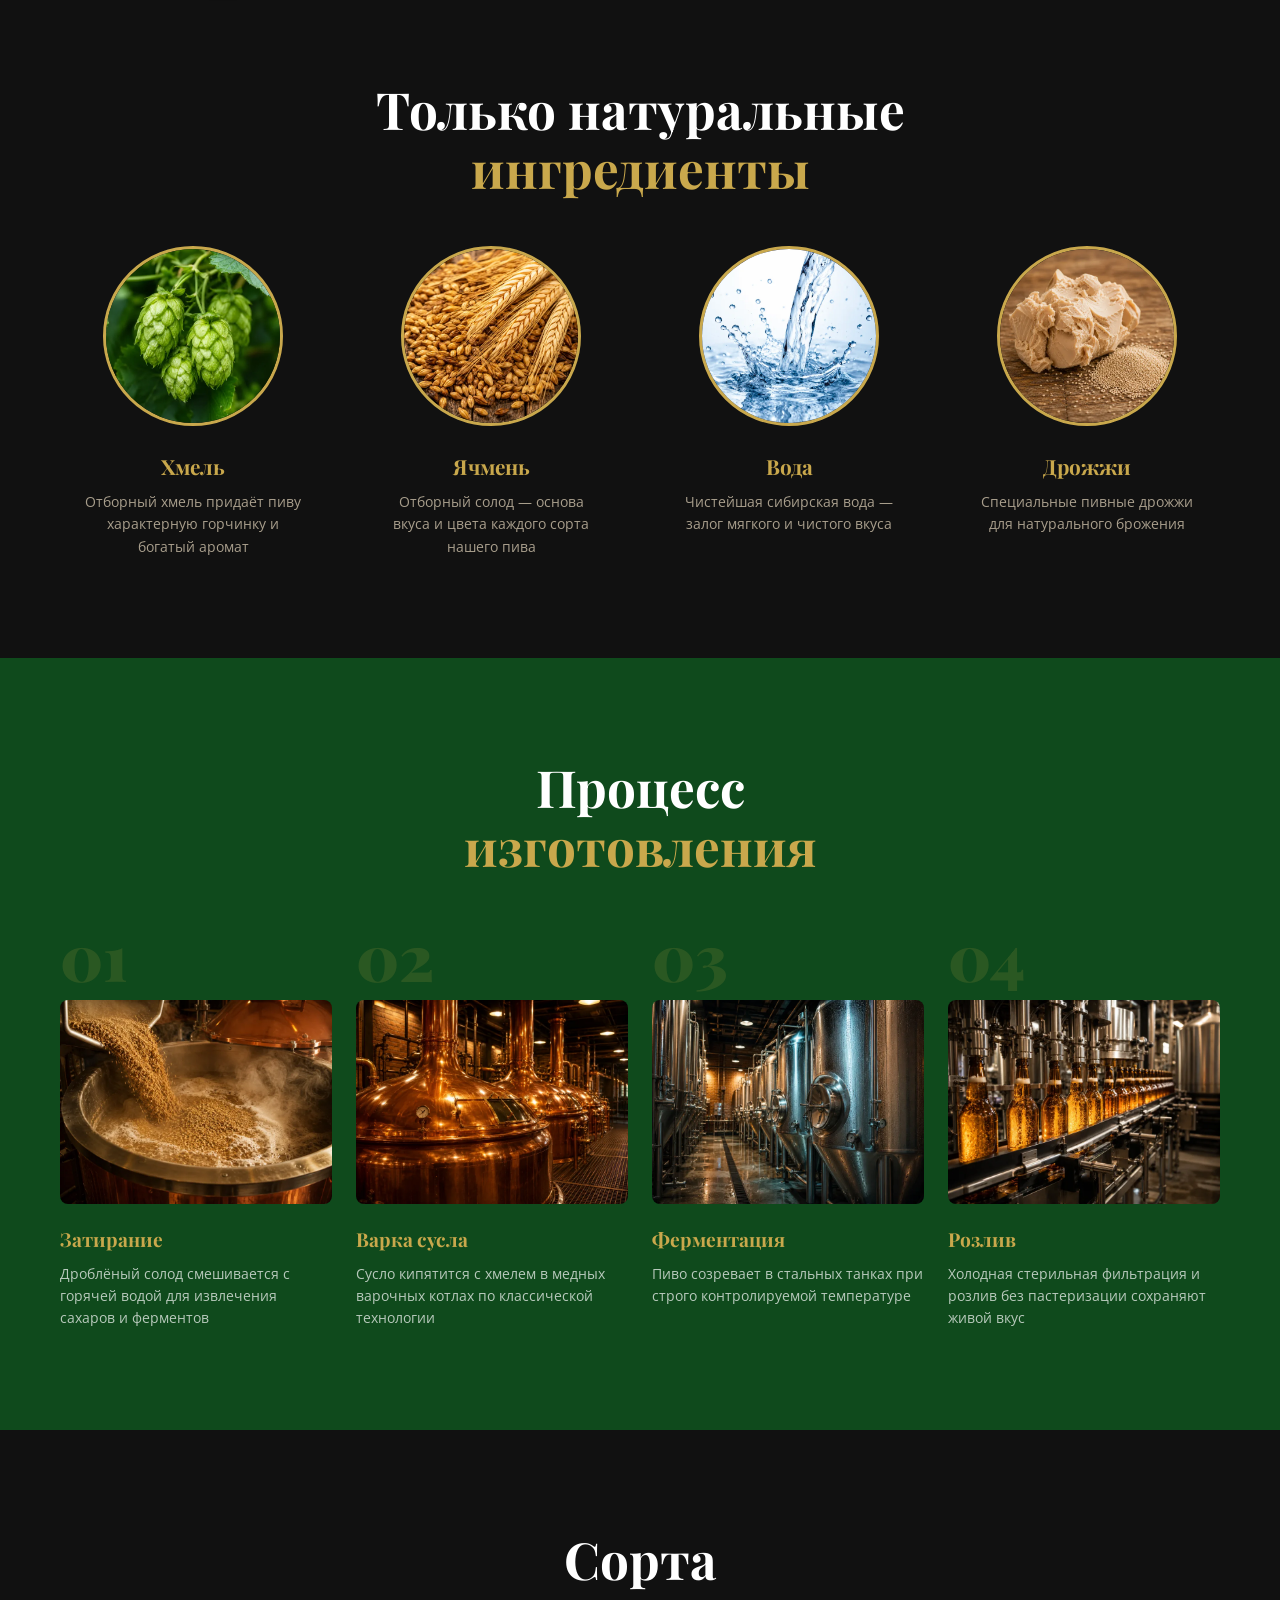
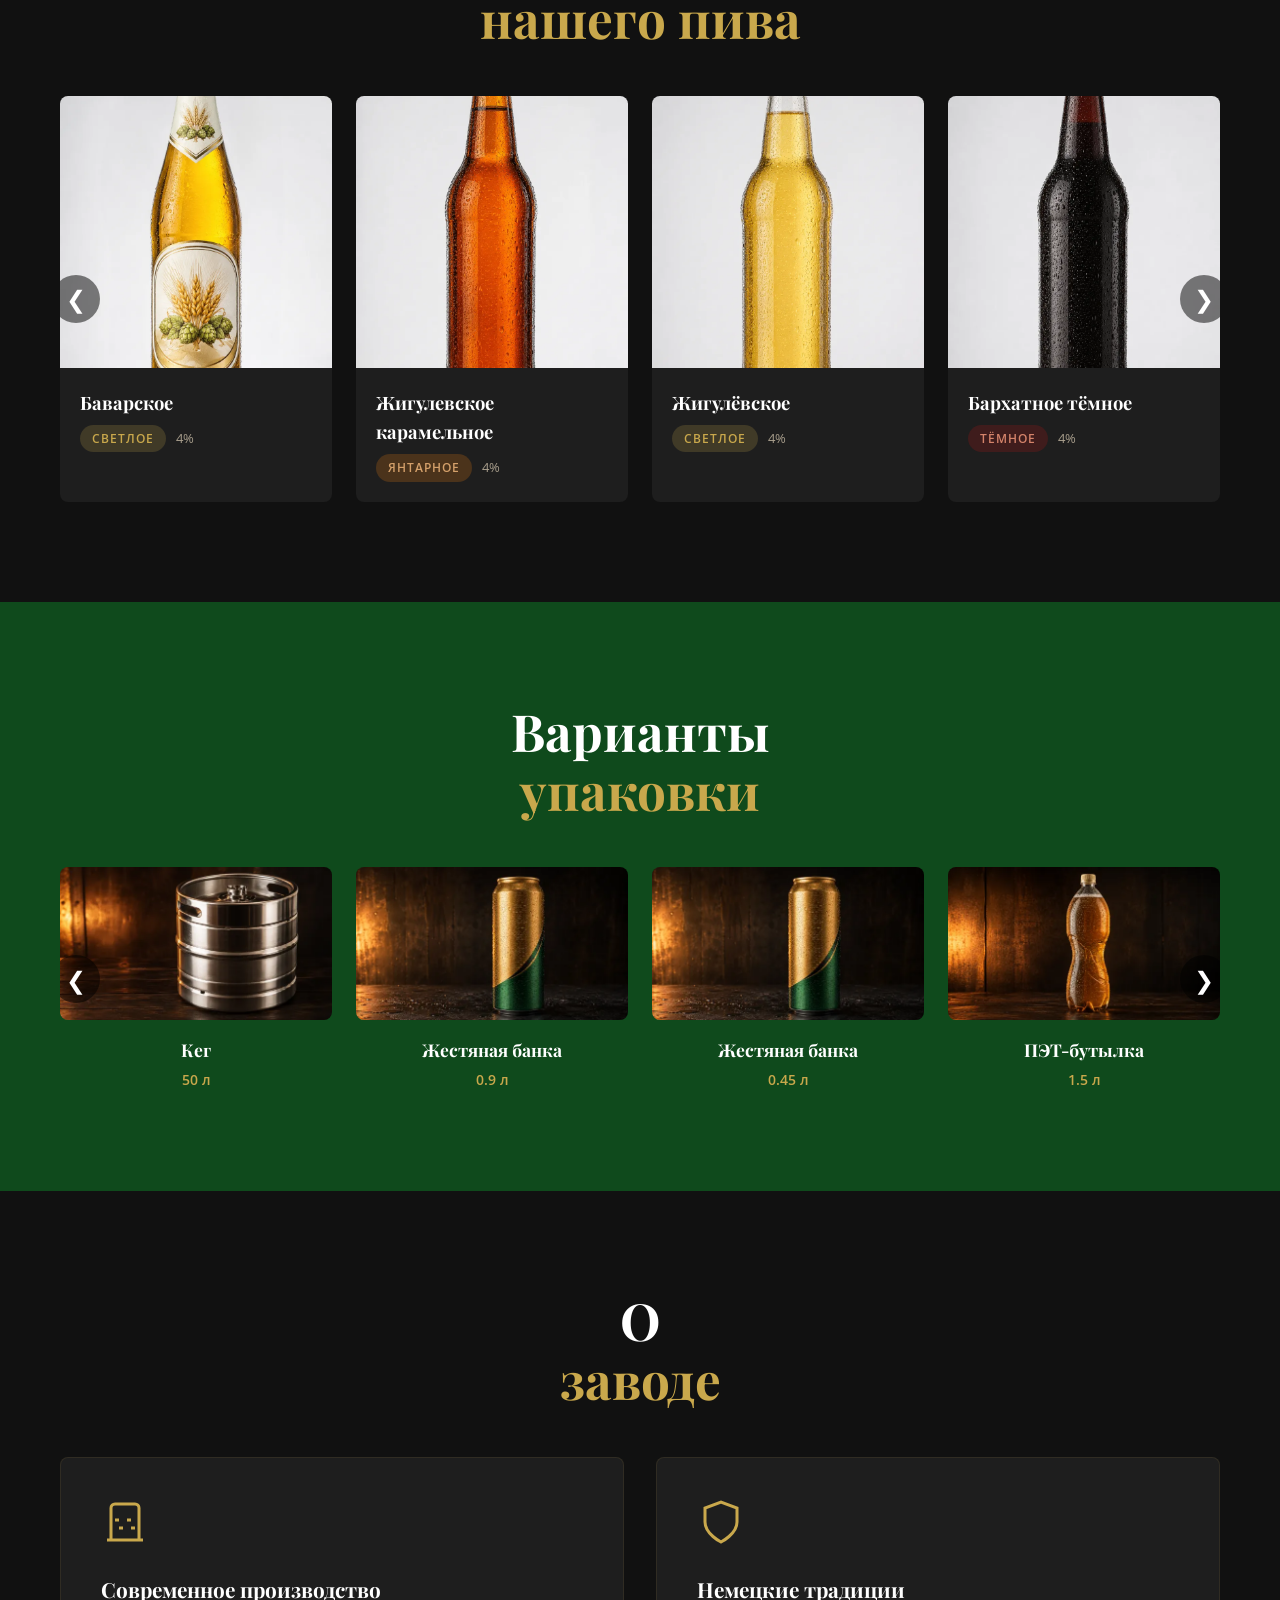
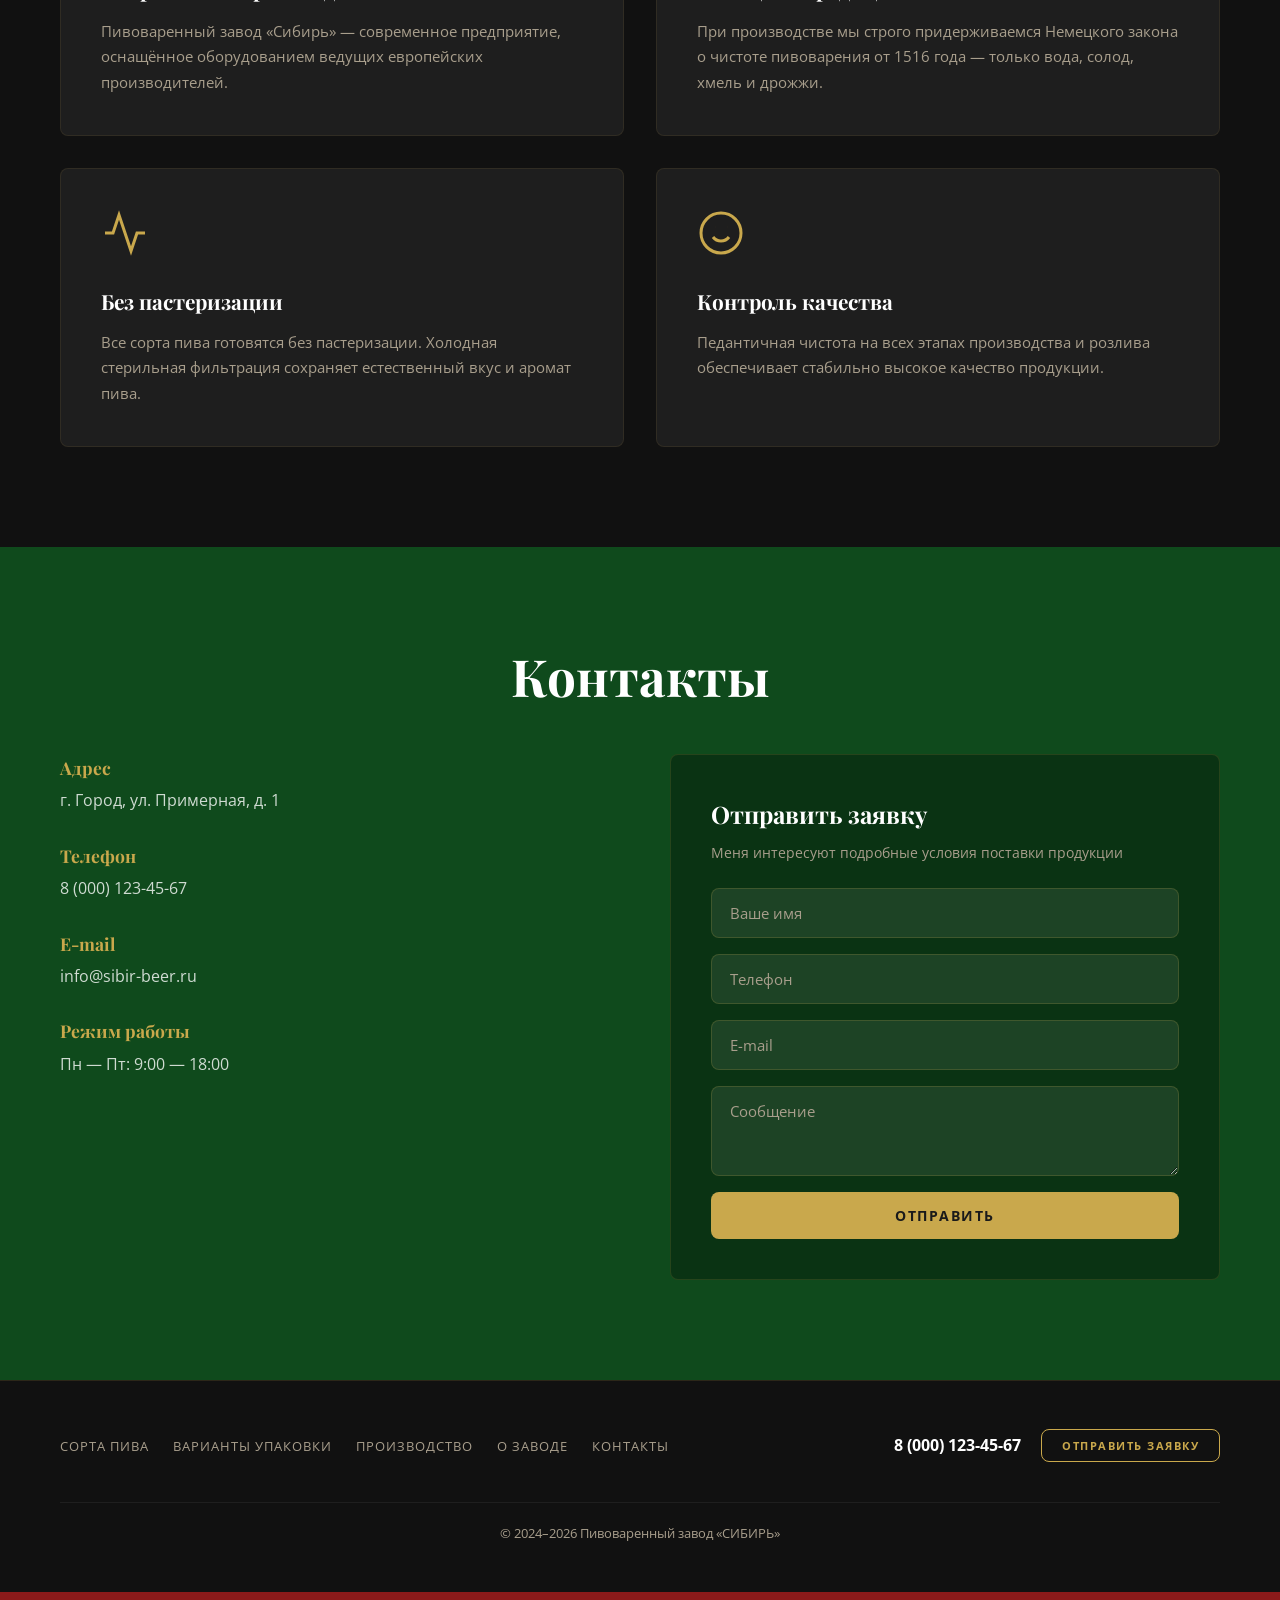
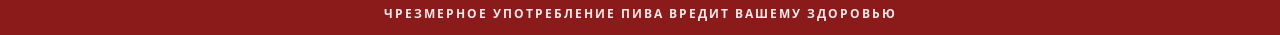
==== commit bde5b891: "Добавлены фото для каждого из 9 сортов пива Индивидуальные фото бутылок для всех сортов: Баварское, " ====
--- a/index.html
+++ b/index.html
@@ -182,7 +182,7 @@
       <div class="varieties__track" id="varietiesTrack">
         <a href="beer-detail.html?id=1" class="varieties__card">
           <div class="varieties__card-img-wrap">
-            <img src="img/beers/placeholder.webp" alt="Баварское" class="varieties__card-img" loading="lazy">
+            <img src="img/beers/bavarskoe.webp" alt="Баварское" class="varieties__card-img" loading="lazy">
           </div>
           <div class="varieties__card-info">
             <h3 class="varieties__card-name">Баварское</h3>
@@ -191,7 +191,7 @@
         </a>
         <a href="beer-detail.html?id=2" class="varieties__card">
           <div class="varieties__card-img-wrap">
-            <img src="img/beers/placeholder.webp" alt="Жигулевское карамельное" class="varieties__card-img" loading="lazy">
+            <img src="img/beers/zhigulevskoe-karamelnoe.webp" alt="Жигулевское карамельное" class="varieties__card-img" loading="lazy">
           </div>
           <div class="varieties__card-info">
             <h3 class="varieties__card-name">Жигулевское карамельное</h3>
@@ -200,7 +200,7 @@
         </a>
         <a href="beer-detail.html?id=3" class="varieties__card">
           <div class="varieties__card-img-wrap">
-            <img src="img/beers/placeholder.webp" alt="Жигулевское" class="varieties__card-img" loading="lazy">
+            <img src="img/beers/zhigulevskoe.webp" alt="Жигулевское" class="varieties__card-img" loading="lazy">
           </div>
           <div class="varieties__card-info">
             <h3 class="varieties__card-name">Жигулёвское</h3>
@@ -209,7 +209,7 @@
         </a>
         <a href="beer-detail.html?id=4" class="varieties__card">
           <div class="varieties__card-img-wrap">
-            <img src="img/beers/placeholder.webp" alt="Бархатное тёмное" class="varieties__card-img" loading="lazy">
+            <img src="img/beers/barhatnoe-temnoe.webp" alt="Бархатное тёмное" class="varieties__card-img" loading="lazy">
           </div>
           <div class="varieties__card-info">
             <h3 class="varieties__card-name">Бархатное тёмное</h3>
@@ -218,7 +218,7 @@
         </a>
         <a href="beer-detail.html?id=5" class="varieties__card">
           <div class="varieties__card-img-wrap">
-            <img src="img/beers/placeholder.webp" alt="Эль тёмное" class="varieties__card-img" loading="lazy">
+            <img src="img/beers/el-temnoe.webp" alt="Эль тёмное" class="varieties__card-img" loading="lazy">
           </div>
           <div class="varieties__card-info">
             <h3 class="varieties__card-name">Эль тёмное</h3>
@@ -227,7 +227,7 @@
         </a>
         <a href="beer-detail.html?id=6" class="varieties__card">
           <div class="varieties__card-img-wrap">
-            <img src="img/beers/placeholder.webp" alt="Немецкое" class="varieties__card-img" loading="lazy">
+            <img src="img/beers/nemetskoe.webp" alt="Немецкое" class="varieties__card-img" loading="lazy">
           </div>
           <div class="varieties__card-info">
             <h3 class="varieties__card-name">Немецкое</h3>
@@ -236,7 +236,7 @@
         </a>
         <a href="beer-detail.html?id=7" class="varieties__card">
           <div class="varieties__card-img-wrap">
-            <img src="img/beers/placeholder.webp" alt="Немецкое тёмное" class="varieties__card-img" loading="lazy">
+            <img src="img/beers/nemetskoe-temnoe.webp" alt="Немецкое тёмное" class="varieties__card-img" loading="lazy">
           </div>
           <div class="varieties__card-info">
             <h3 class="varieties__card-name">Немецкое тёмное</h3>
@@ -245,7 +245,7 @@
         </a>
         <a href="beer-detail.html?id=8" class="varieties__card">
           <div class="varieties__card-img-wrap">
-            <img src="img/beers/placeholder.webp" alt="Чешское" class="varieties__card-img" loading="lazy">
+            <img src="img/beers/cheshskoe.webp" alt="Чешское" class="varieties__card-img" loading="lazy">
           </div>
           <div class="varieties__card-info">
             <h3 class="varieties__card-name">Чешское</h3>
@@ -254,7 +254,7 @@
         </a>
         <a href="beer-detail.html?id=9" class="varieties__card">
           <div class="varieties__card-img-wrap">
-            <img src="img/beers/placeholder.webp" alt="Алтайское" class="varieties__card-img" loading="lazy">
+            <img src="img/beers/altayskoe.webp" alt="Алтайское" class="varieties__card-img" loading="lazy">
           </div>
           <div class="varieties__card-info">
             <h3 class="varieties__card-name">Алтайское</h3>
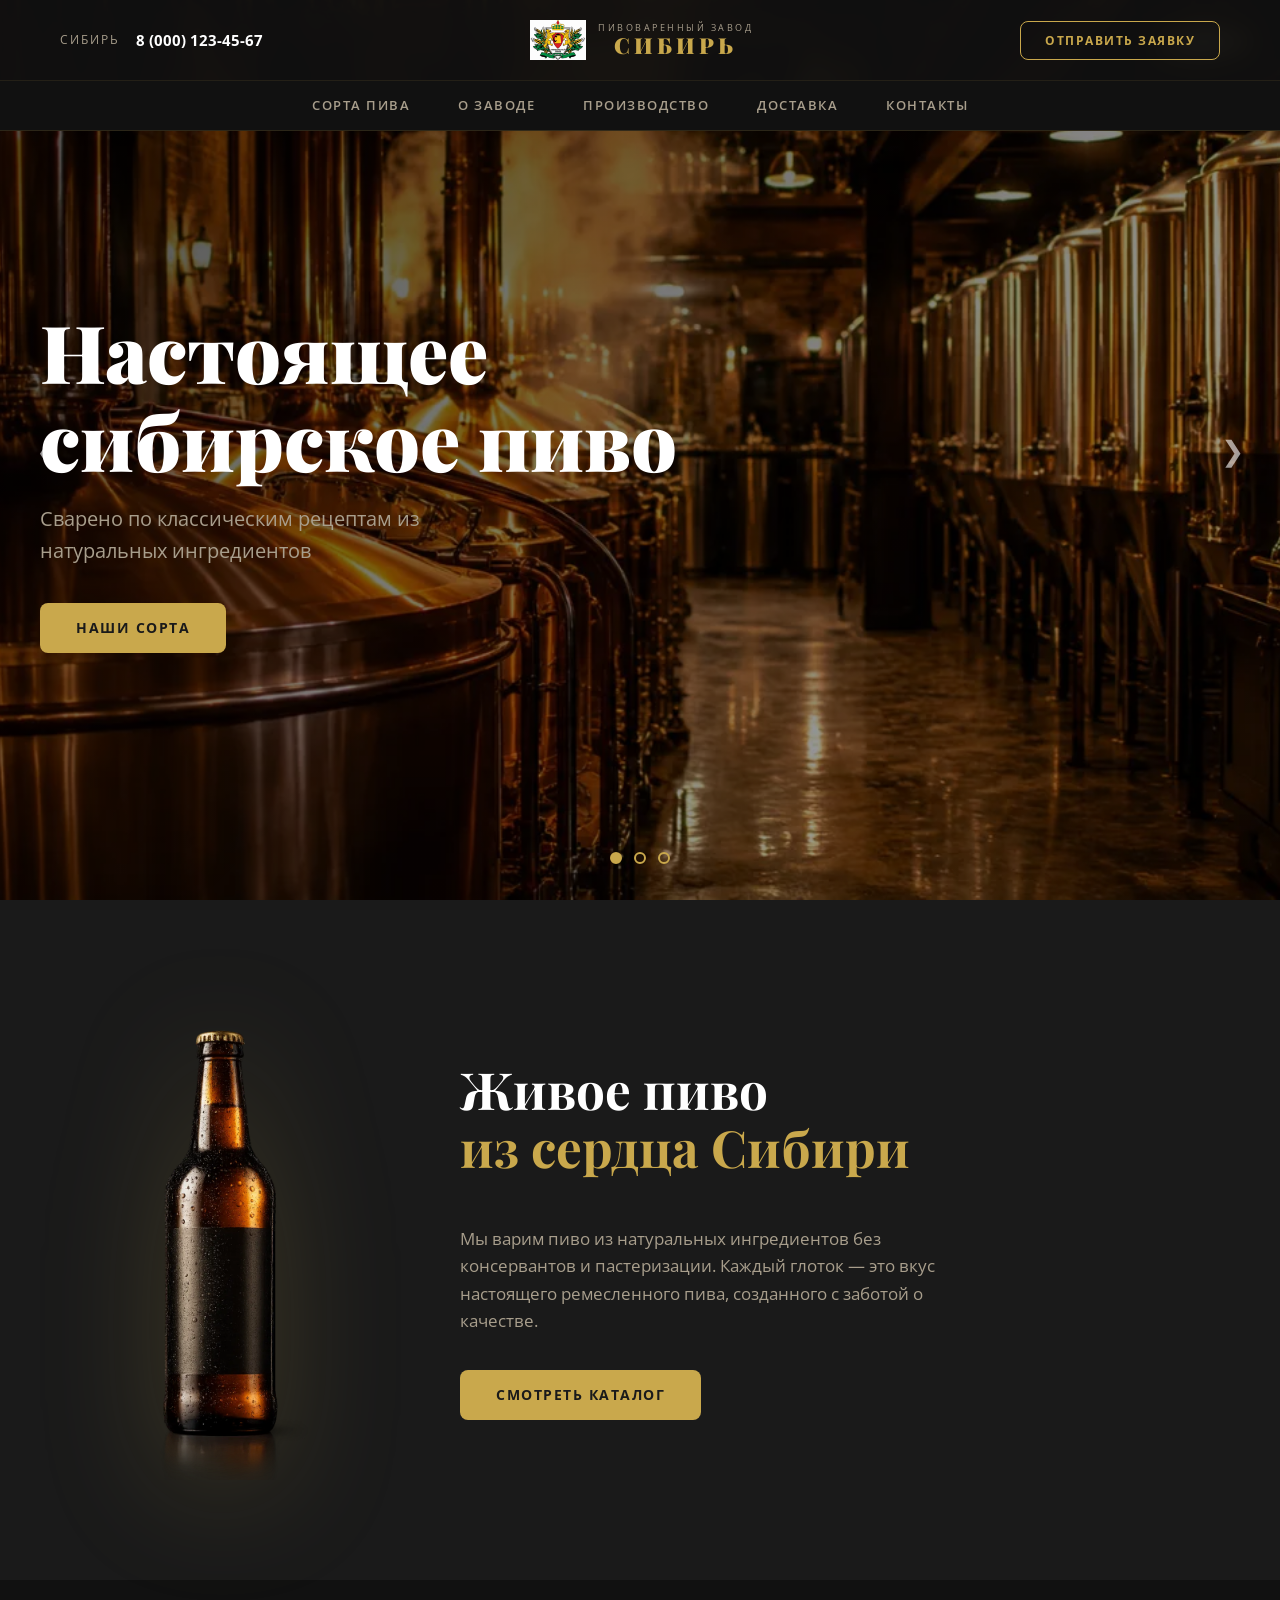
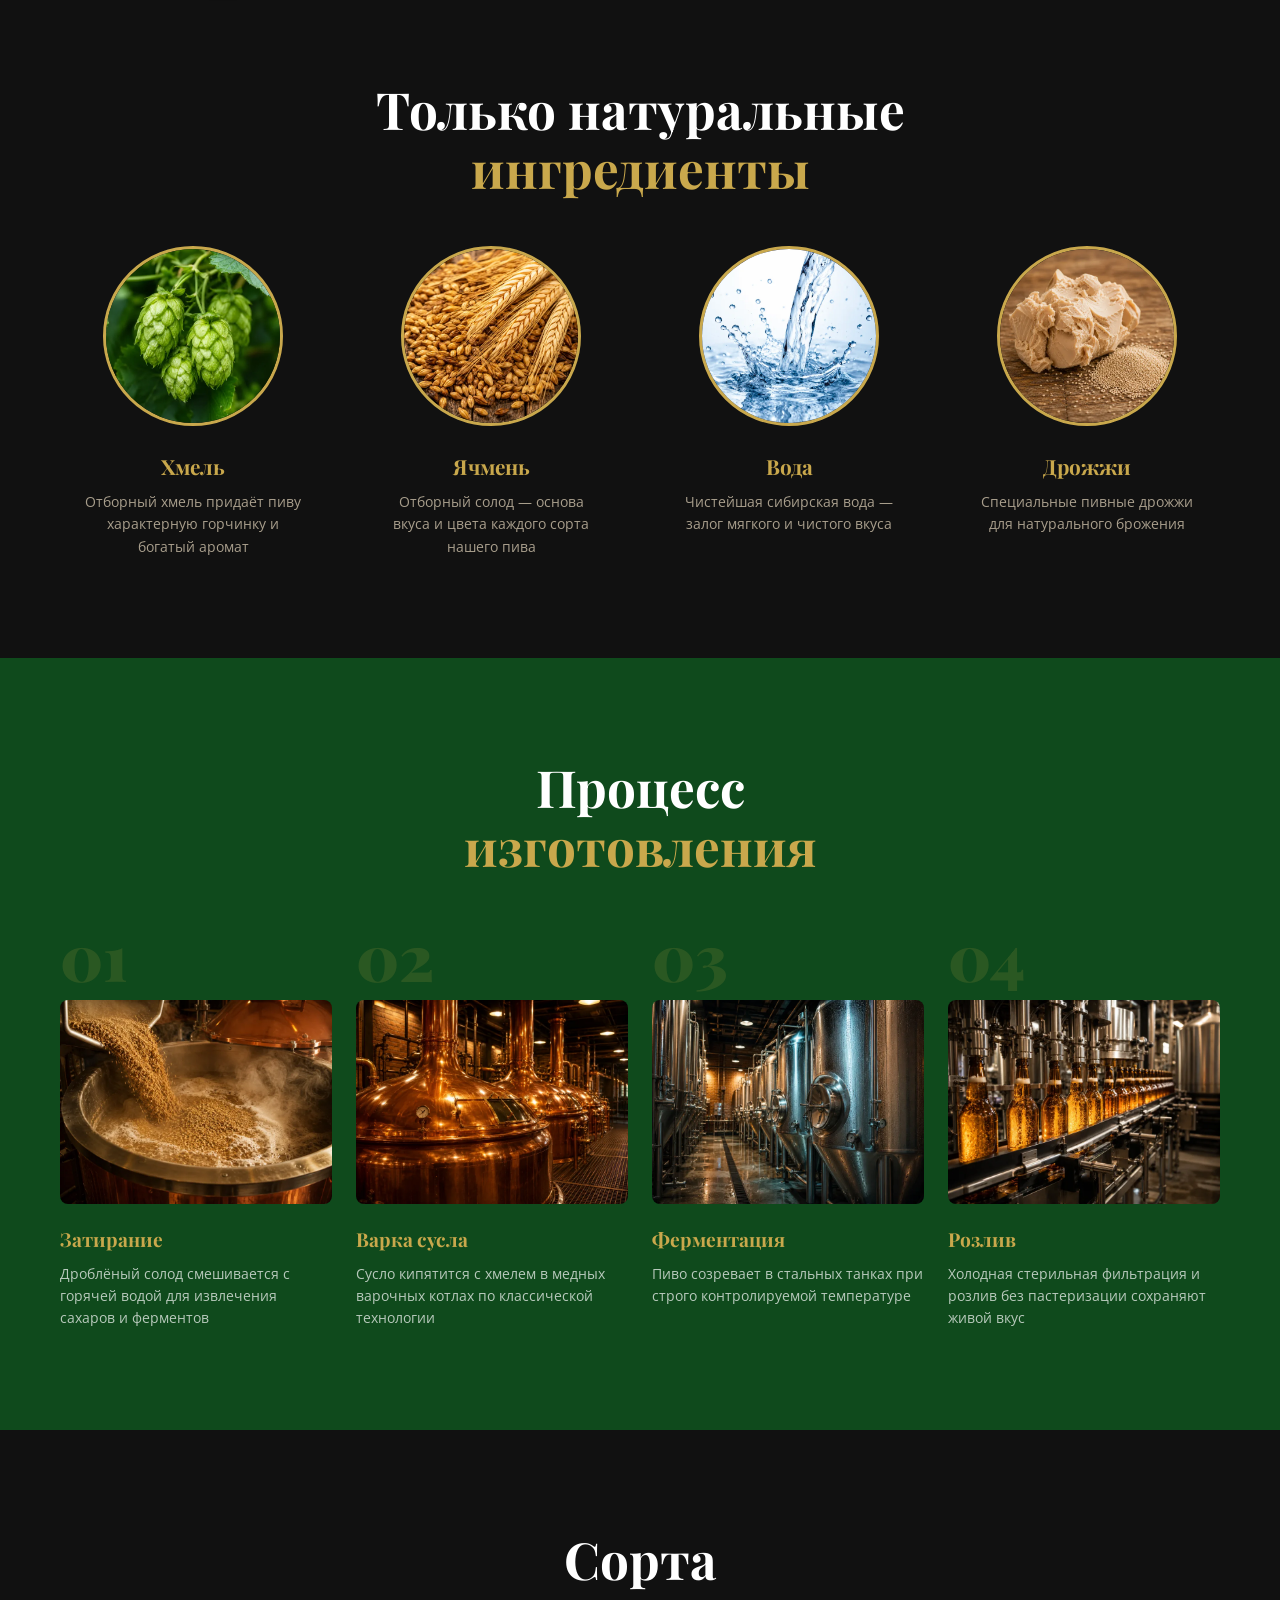
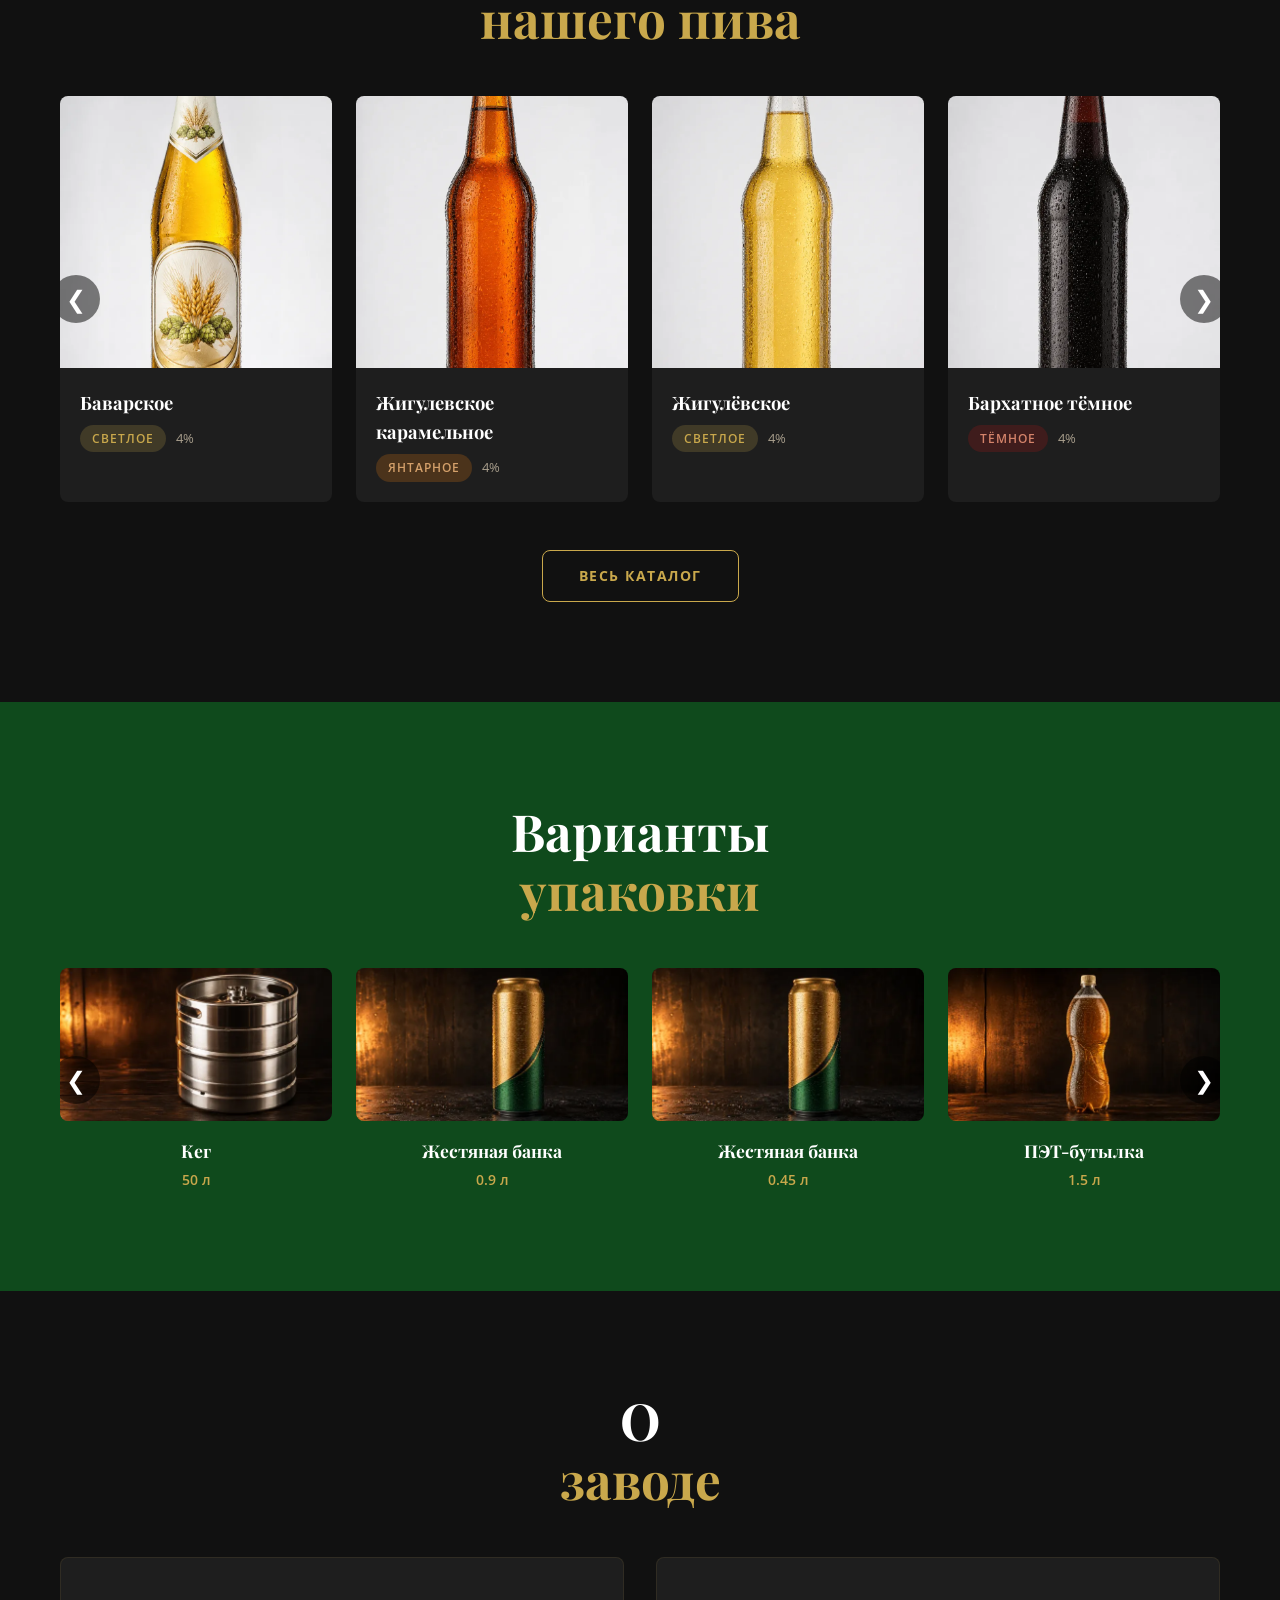
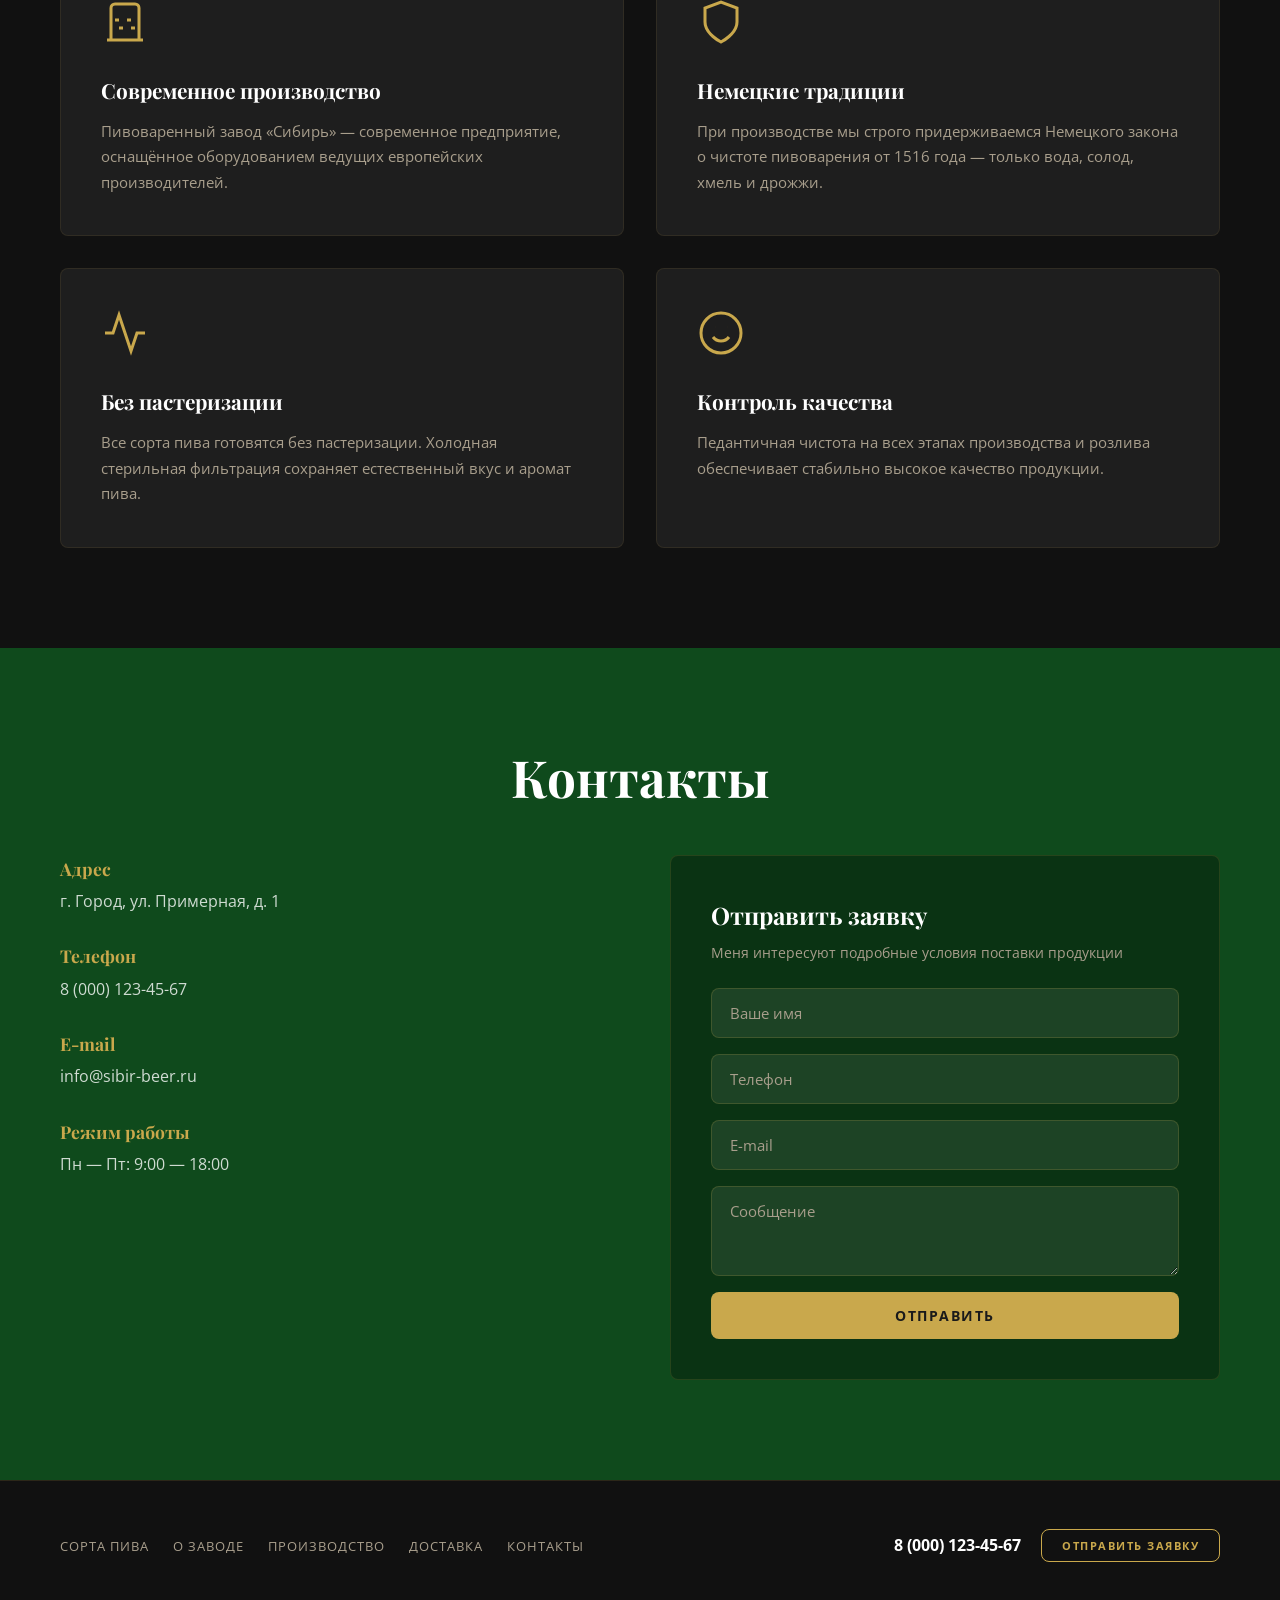
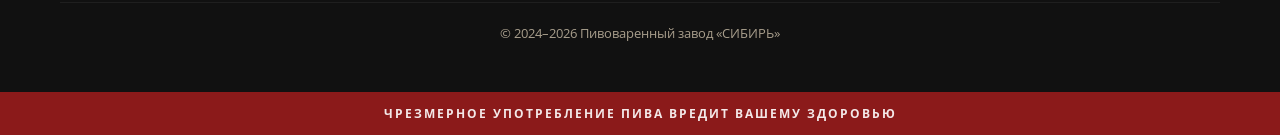
==== commit d792d469: "Новые страницы: О заводе, Доставка, Контакты, 404 + favicon - about.html — расширенная страница о за" ====
--- a/index.html
+++ b/index.html
@@ -7,6 +7,9 @@
   <title>Пивоваренный завод «СИБИРЬ» — Натуральное пиво из Сибири</title>
   <link rel="preconnect" href="https://fonts.googleapis.com">
   <link href="https://fonts.googleapis.com/css2?family=Playfair+Display:wght@400;700;900&family=Open+Sans:wght@400;600;700&display=swap" rel="stylesheet">
+  <link rel="icon" type="image/png" sizes="32x32" href="favicon-32.png">
+  <link rel="icon" type="image/png" sizes="16x16" href="favicon-16.png">
+  <link rel="apple-touch-icon" href="apple-touch-icon.png">
   <link rel="stylesheet" href="css/style.css">
 </head>
 <body>
@@ -39,11 +42,11 @@
   <nav class="header__nav" id="nav">
     <div class="container">
       <ul class="header__menu">
-        <li><a href="#varieties" class="header__menu-link">Сорта пива</a></li>
-        <li><a href="#packing" class="header__menu-link">Варианты упаковки</a></li>
+        <li><a href="catalog.html" class="header__menu-link">Сорта пива</a></li>
+        <li><a href="about.html" class="header__menu-link">О заводе</a></li>
         <li><a href="#brewing" class="header__menu-link">Производство</a></li>
-        <li><a href="#about" class="header__menu-link">О заводе</a></li>
-        <li><a href="#contacts" class="header__menu-link">Контакты</a></li>
+        <li><a href="delivery.html" class="header__menu-link">Доставка</a></li>
+        <li><a href="contacts.html" class="header__menu-link">Контакты</a></li>
       </ul>
     </div>
   </nav>
@@ -265,6 +268,9 @@
       <button class="varieties__arrow varieties__arrow--prev" id="varietiesPrev" aria-label="Назад">&#10094;</button>
       <button class="varieties__arrow varieties__arrow--next" id="varietiesNext" aria-label="Вперёд">&#10095;</button>
     </div>
+    <div style="text-align:center; margin-top:48px;">
+      <a href="catalog.html" class="btn btn--outline">Весь каталог</a>
+    </div>
   </div>
 </section>
 
@@ -416,11 +422,11 @@
     <div class="container footer__inner">
       <nav class="footer__nav">
         <ul class="footer__menu">
-          <li><a href="#varieties">Сорта пива</a></li>
-          <li><a href="#packing">Варианты упаковки</a></li>
+          <li><a href="catalog.html">Сорта пива</a></li>
+          <li><a href="about.html">О заводе</a></li>
           <li><a href="#brewing">Производство</a></li>
-          <li><a href="#about">О заводе</a></li>
-          <li><a href="#contacts">Контакты</a></li>
+          <li><a href="delivery.html">Доставка</a></li>
+          <li><a href="contacts.html">Контакты</a></li>
         </ul>
       </nav>
       <div class="footer__contact">
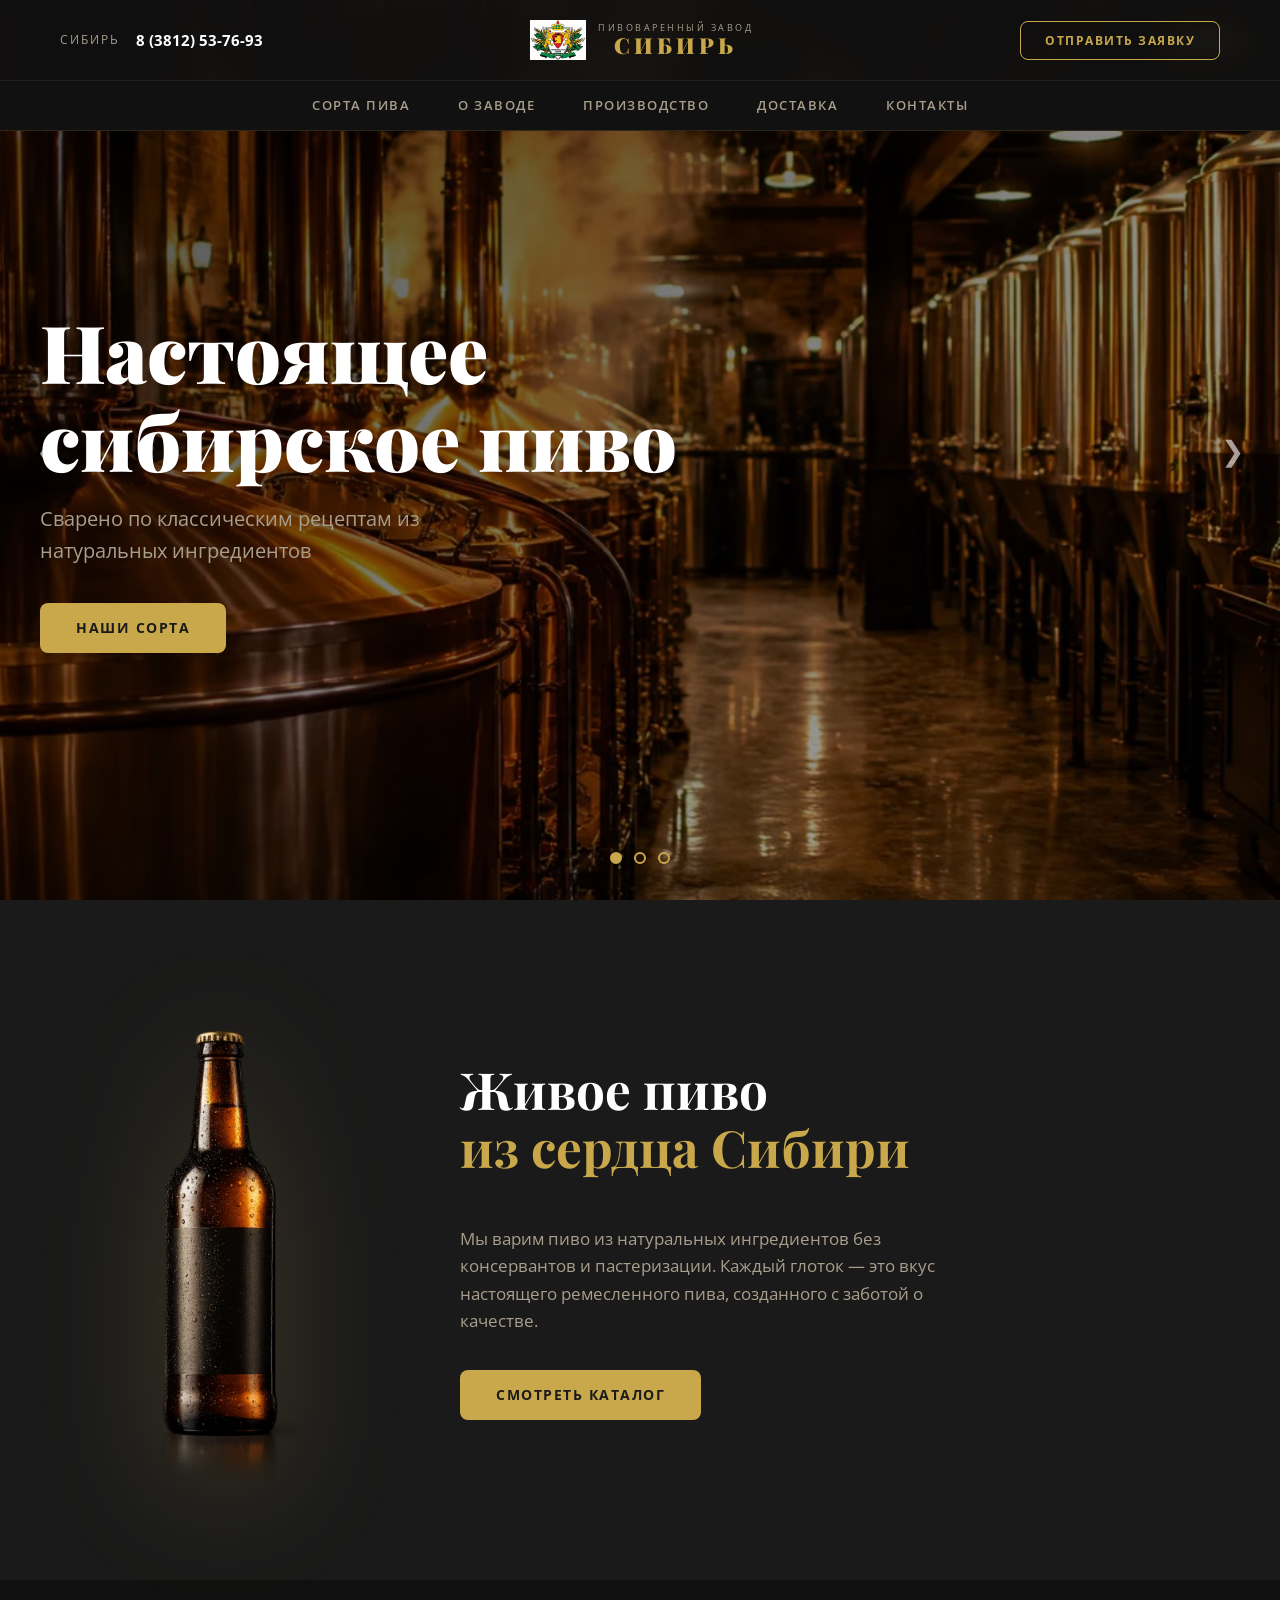
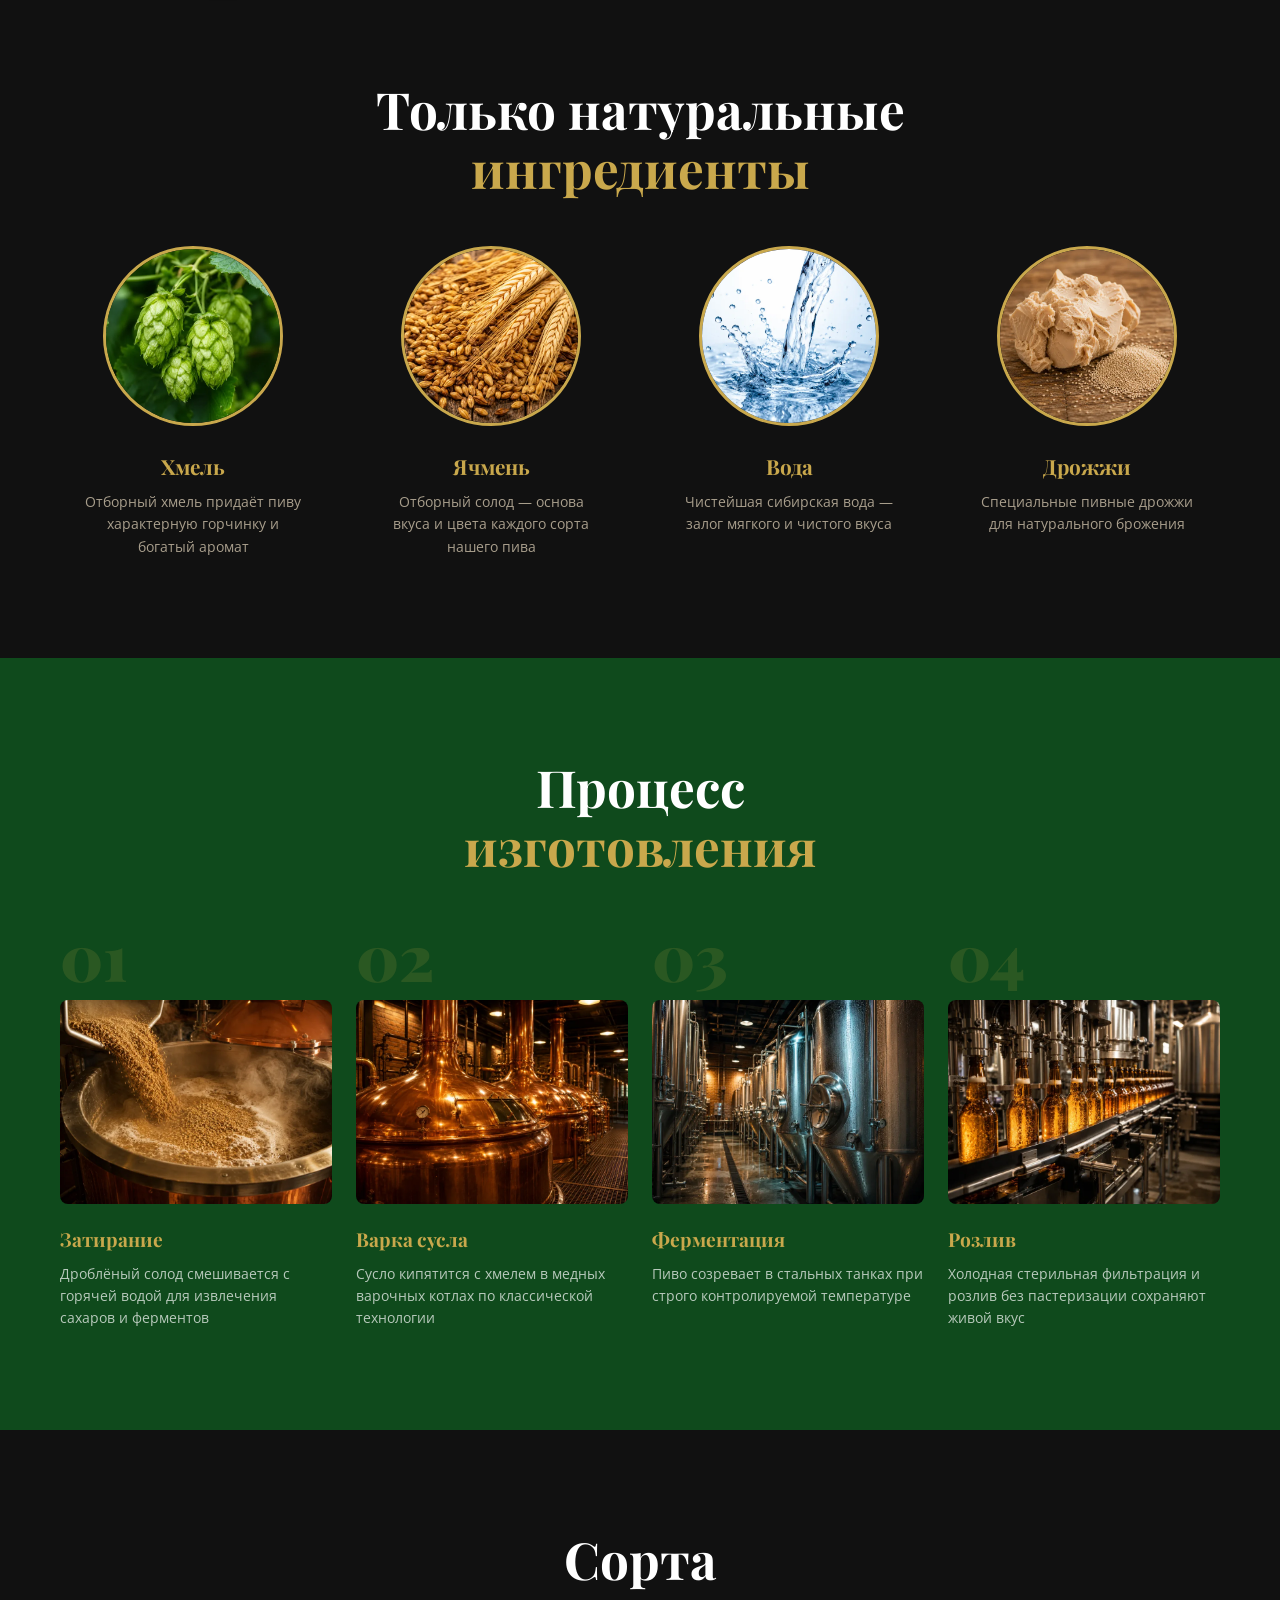
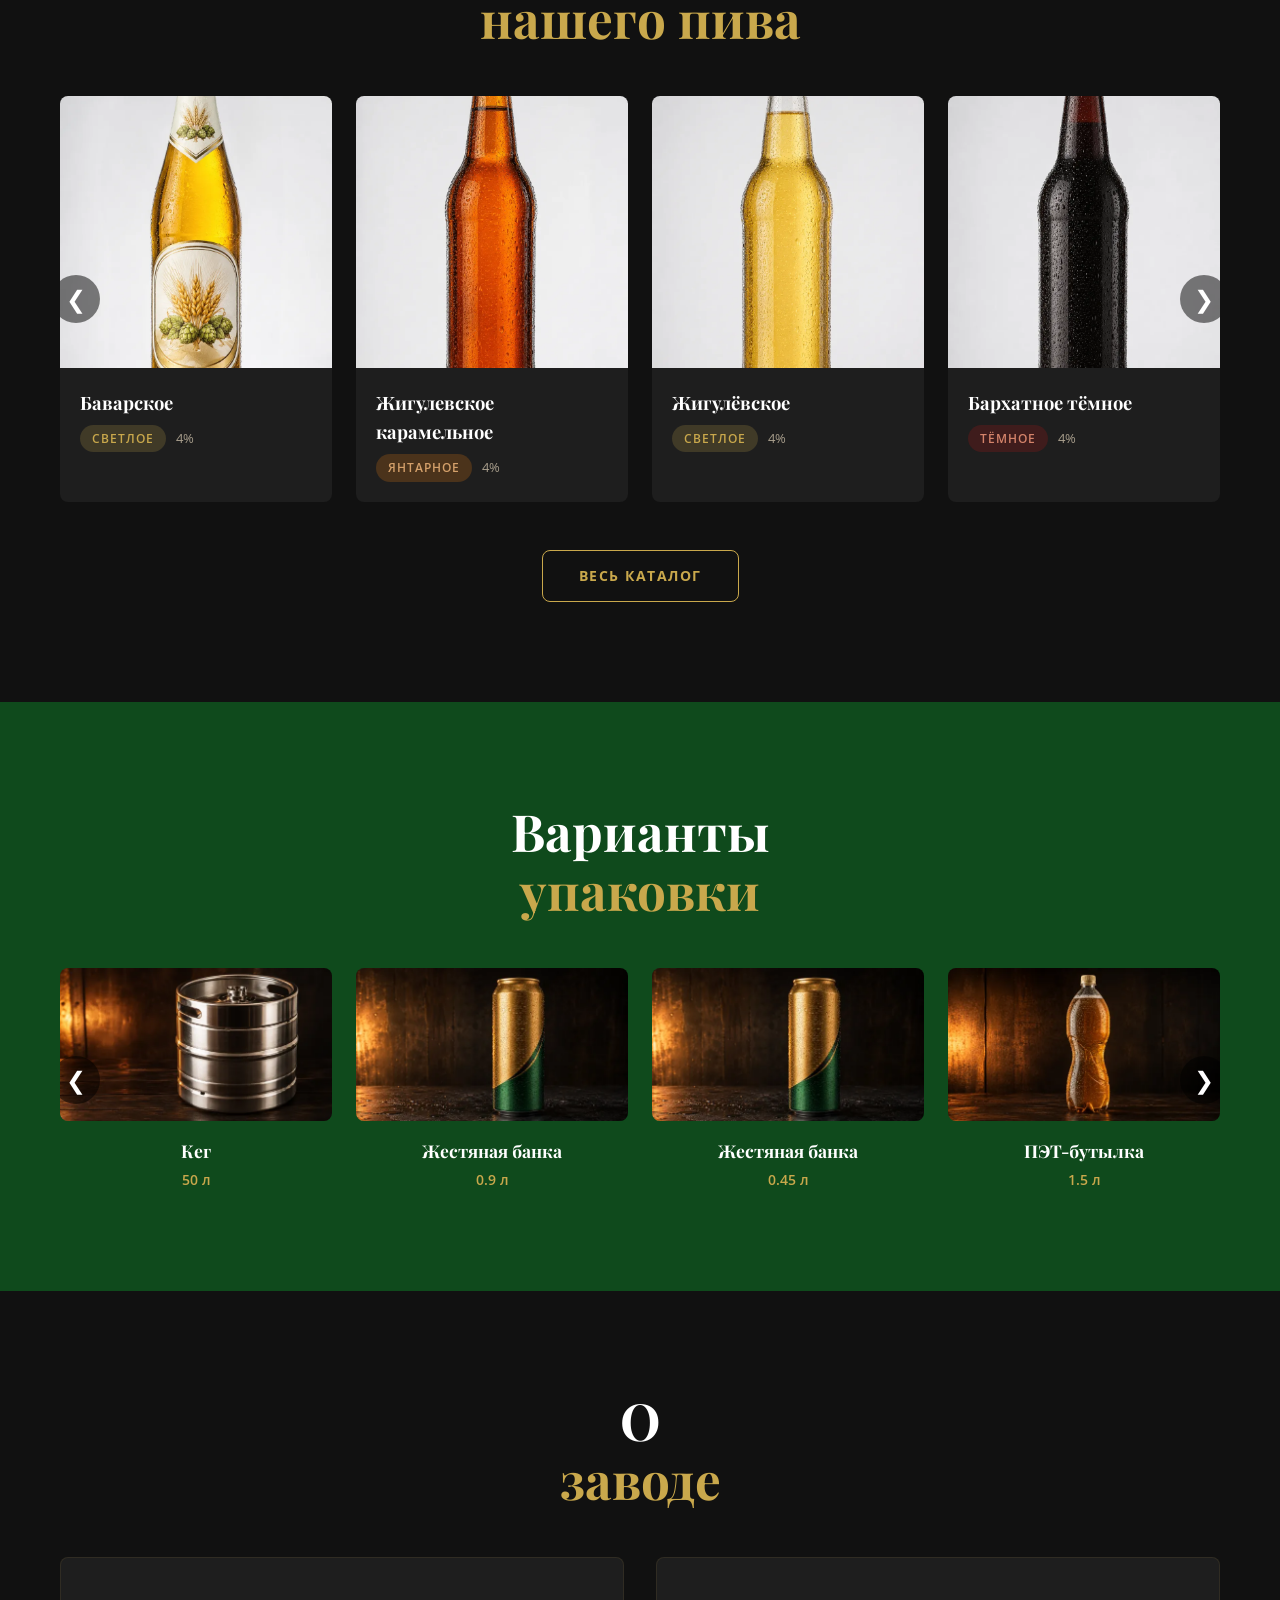
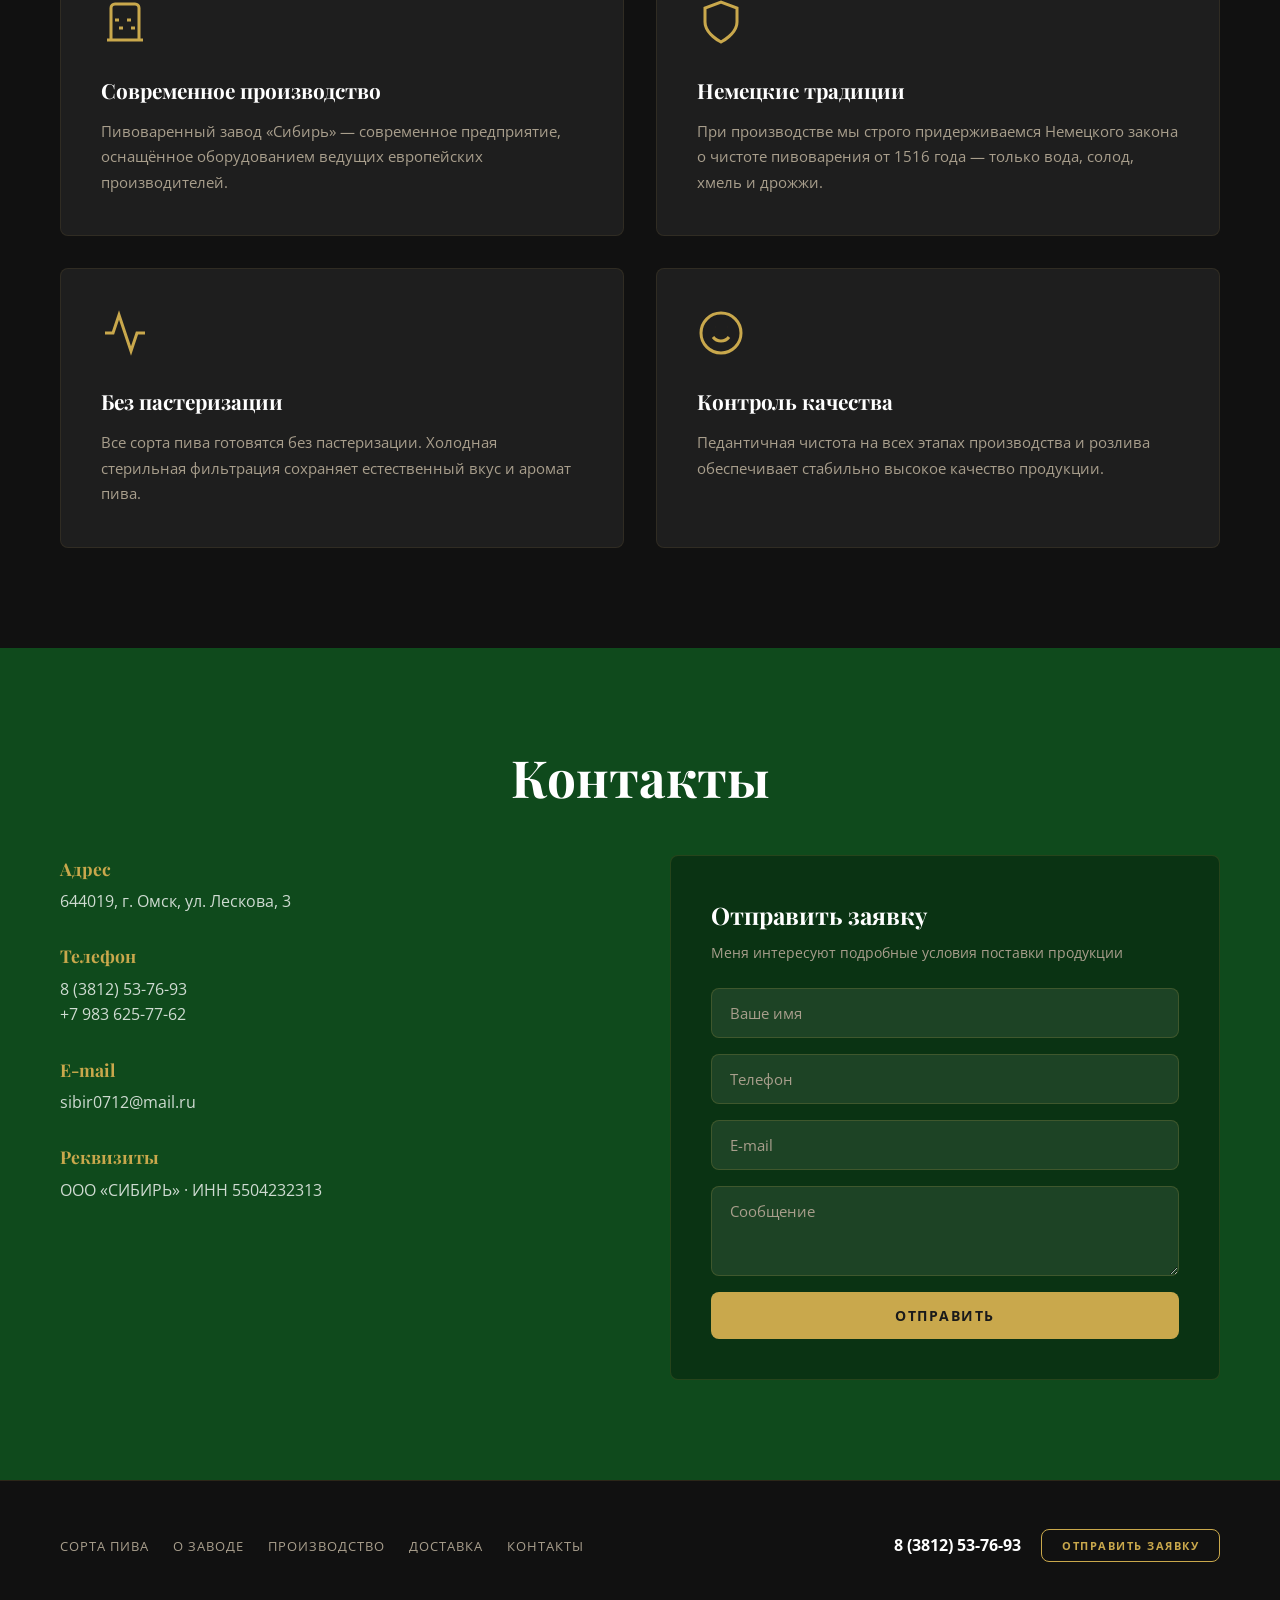
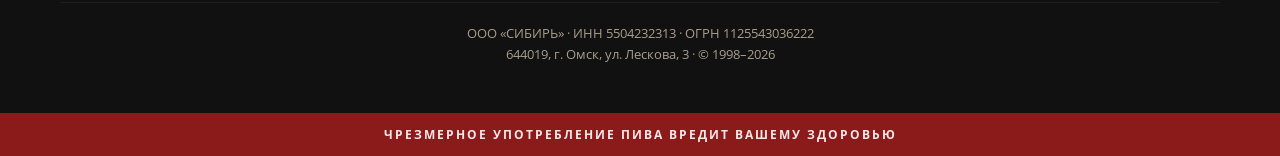
==== commit 1d173e74: "Реальные данные клиента: контакты, реквизиты, тексты - Телефоны: 8 (3812) 53-76-93, +7 983 625-77-62" ====
--- a/index.html
+++ b/index.html
@@ -20,7 +20,7 @@
     <div class="container header__top-inner">
       <div class="header__contacts">
         <span class="header__city">СИБИРЬ</span>
-        <a class="header__phone" href="tel:+70001234567">8 (000) 123-45-67</a>
+        <a class="header__phone" href="tel:+73812537693">8 (3812) 53-76-93</a>
       </div>
       <div class="header__logo">
         <a href="index.html" class="header__logo-link">
@@ -388,19 +388,20 @@
       <div class="contacts__info">
         <div class="contacts__info-item">
           <h3>Адрес</h3>
-          <p>г. Город, ул. Примерная, д. 1</p>
+          <p>644019, г. Омск, ул. Лескова, 3</p>
         </div>
         <div class="contacts__info-item">
           <h3>Телефон</h3>
-          <a href="tel:+70001234567">8 (000) 123-45-67</a>
+          <a href="tel:+73812537693">8 (3812) 53-76-93</a><br>
+          <a href="tel:+79836257762">+7 983 625-77-62</a>
         </div>
         <div class="contacts__info-item">
           <h3>E-mail</h3>
-          <a href="mailto:info@sibir-beer.ru">info@sibir-beer.ru</a>
+          <a href="mailto:sibir0712@mail.ru">sibir0712@mail.ru</a>
         </div>
         <div class="contacts__info-item">
-          <h3>Режим работы</h3>
-          <p>Пн — Пт: 9:00 — 18:00</p>
+          <h3>Реквизиты</h3>
+          <p>ООО «СИБИРЬ» · ИНН 5504232313</p>
         </div>
       </div>
       <form class="contacts__form" id="contactForm">
@@ -430,11 +431,12 @@
         </ul>
       </nav>
       <div class="footer__contact">
-        <a class="footer__phone" href="tel:+70001234567">8 (000) 123-45-67</a>
+        <a class="footer__phone" href="tel:+73812537693">8 (3812) 53-76-93</a>
         <button class="btn btn--outline footer__btn" data-modal="callback">Отправить заявку</button>
       </div>
       <div class="footer__copy">
-        &copy; 2024&ndash;2026 Пивоваренный завод &laquo;СИБИРЬ&raquo;
+        ООО &laquo;СИБИРЬ&raquo; &middot; ИНН 5504232313 &middot; ОГРН 1125543036222<br>
+        644019, г. Омск, ул. Лескова, 3 &middot; &copy; 1998&ndash;2026
       </div>
     </div>
   </div>
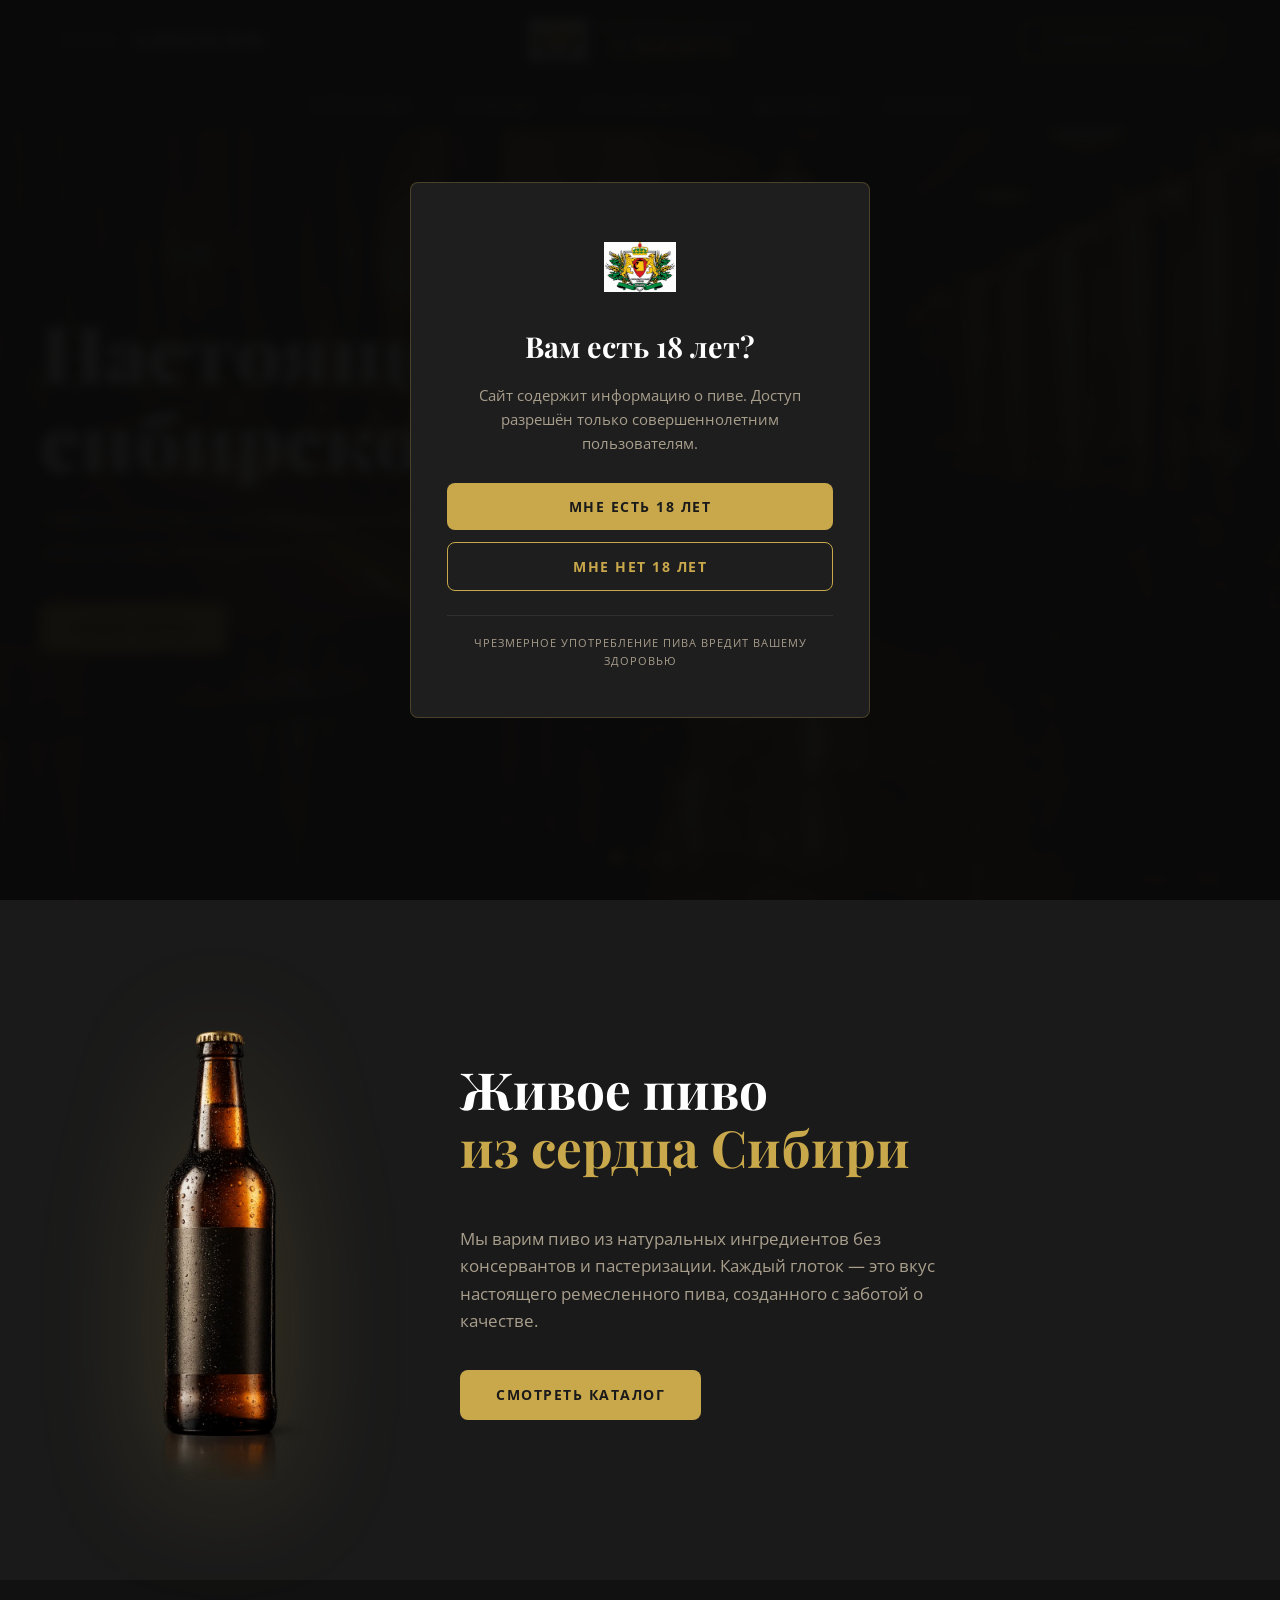
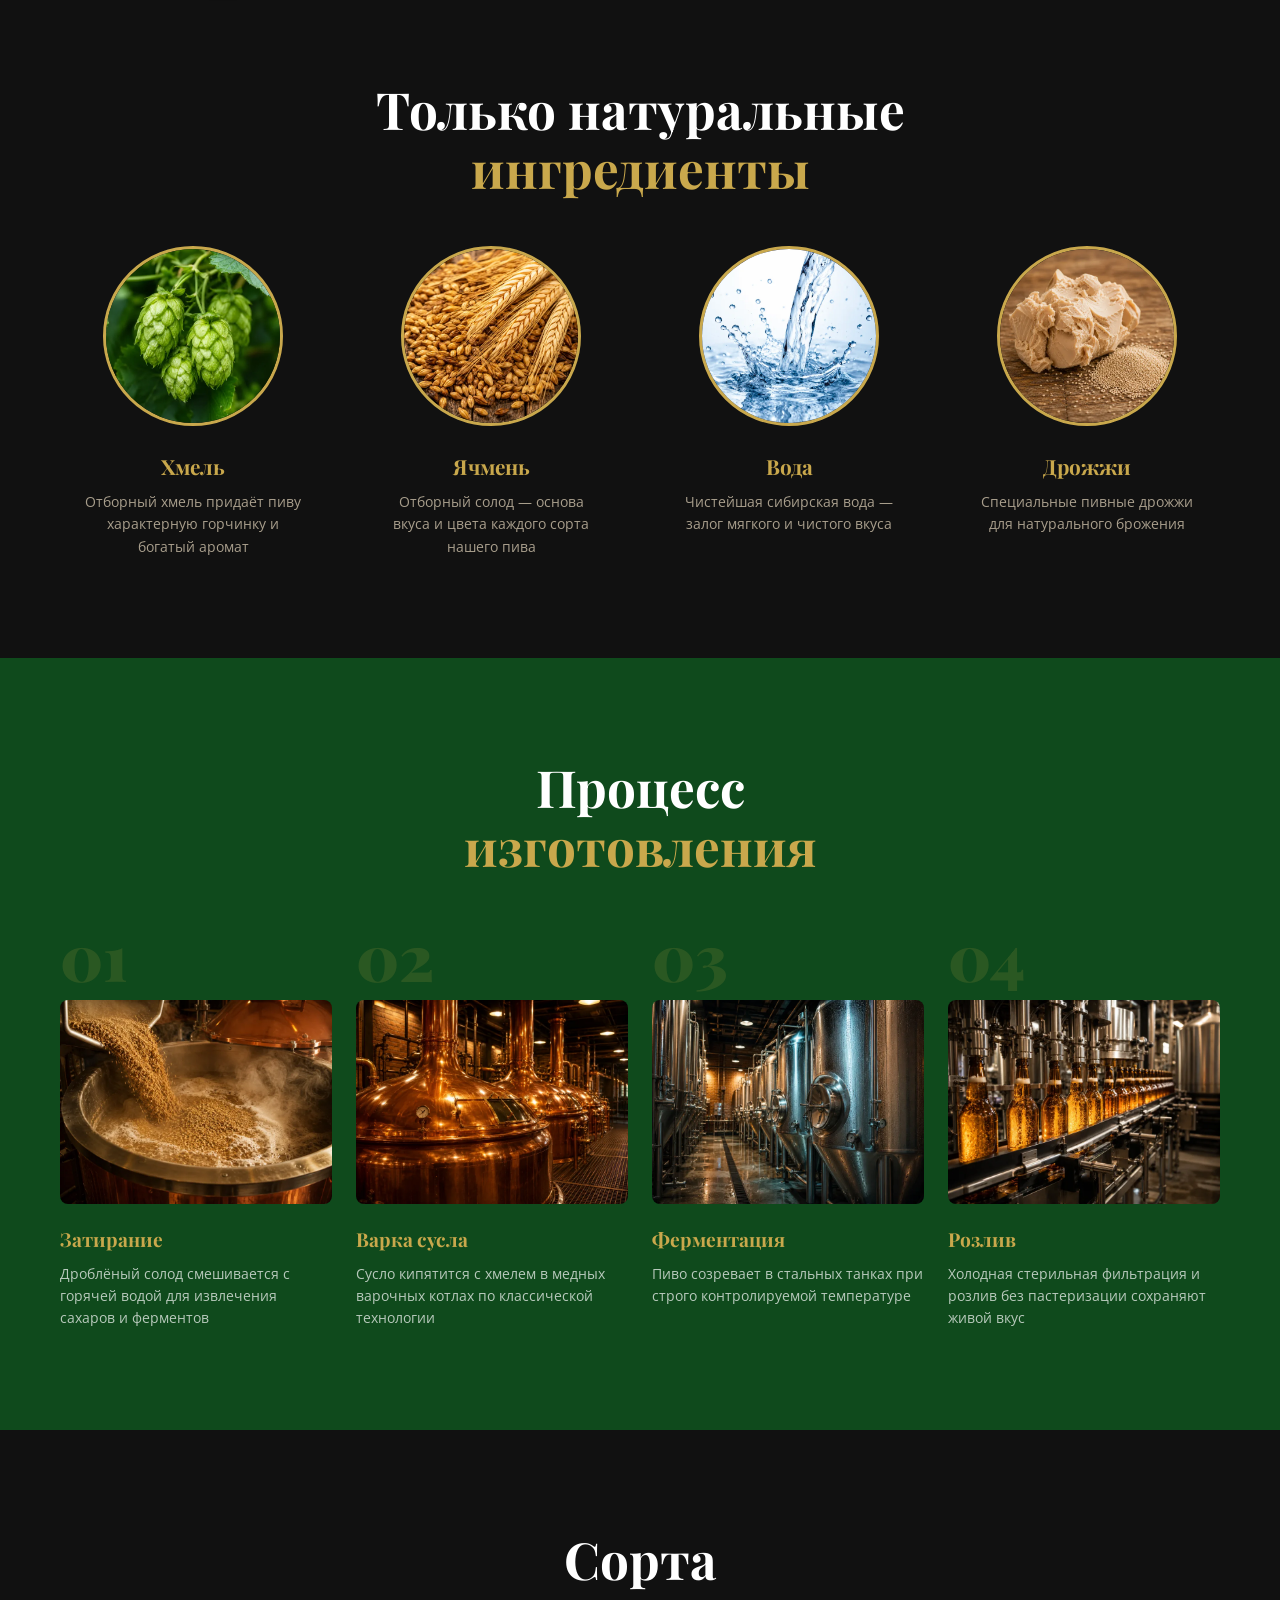
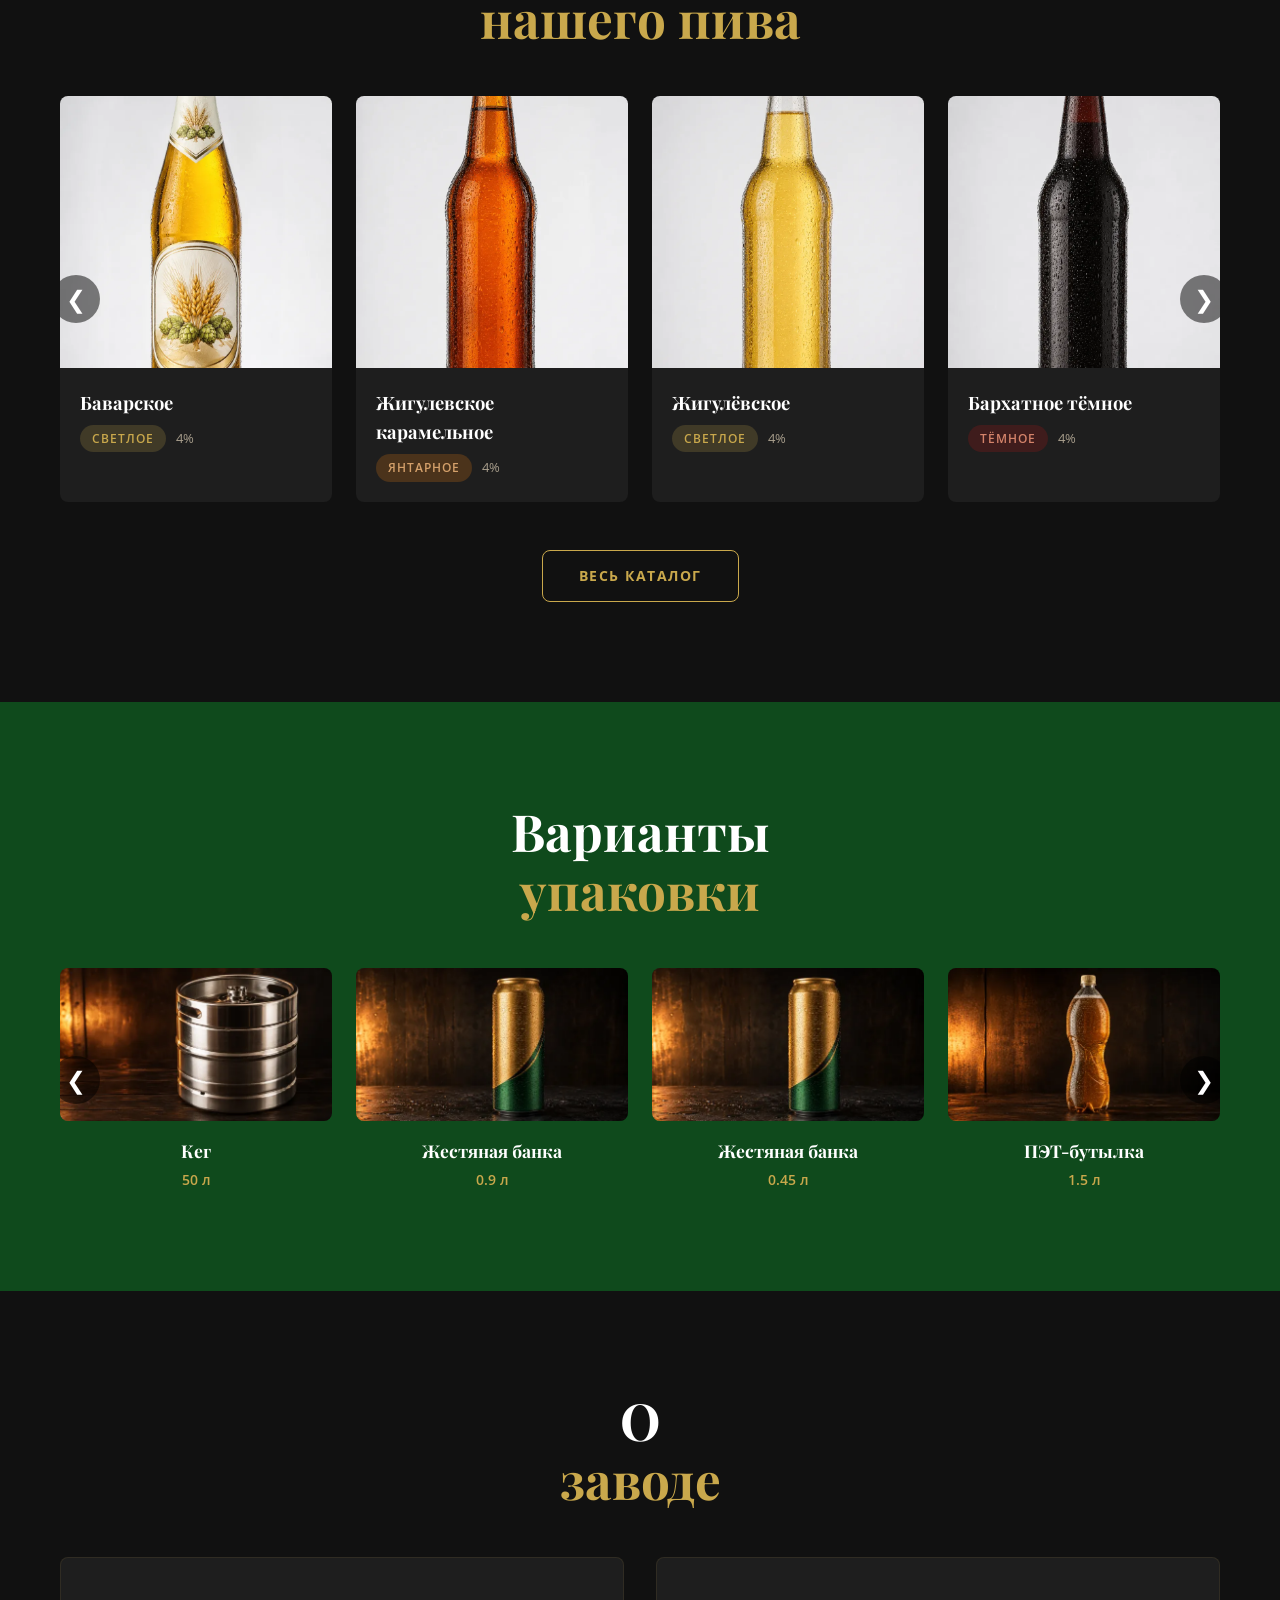
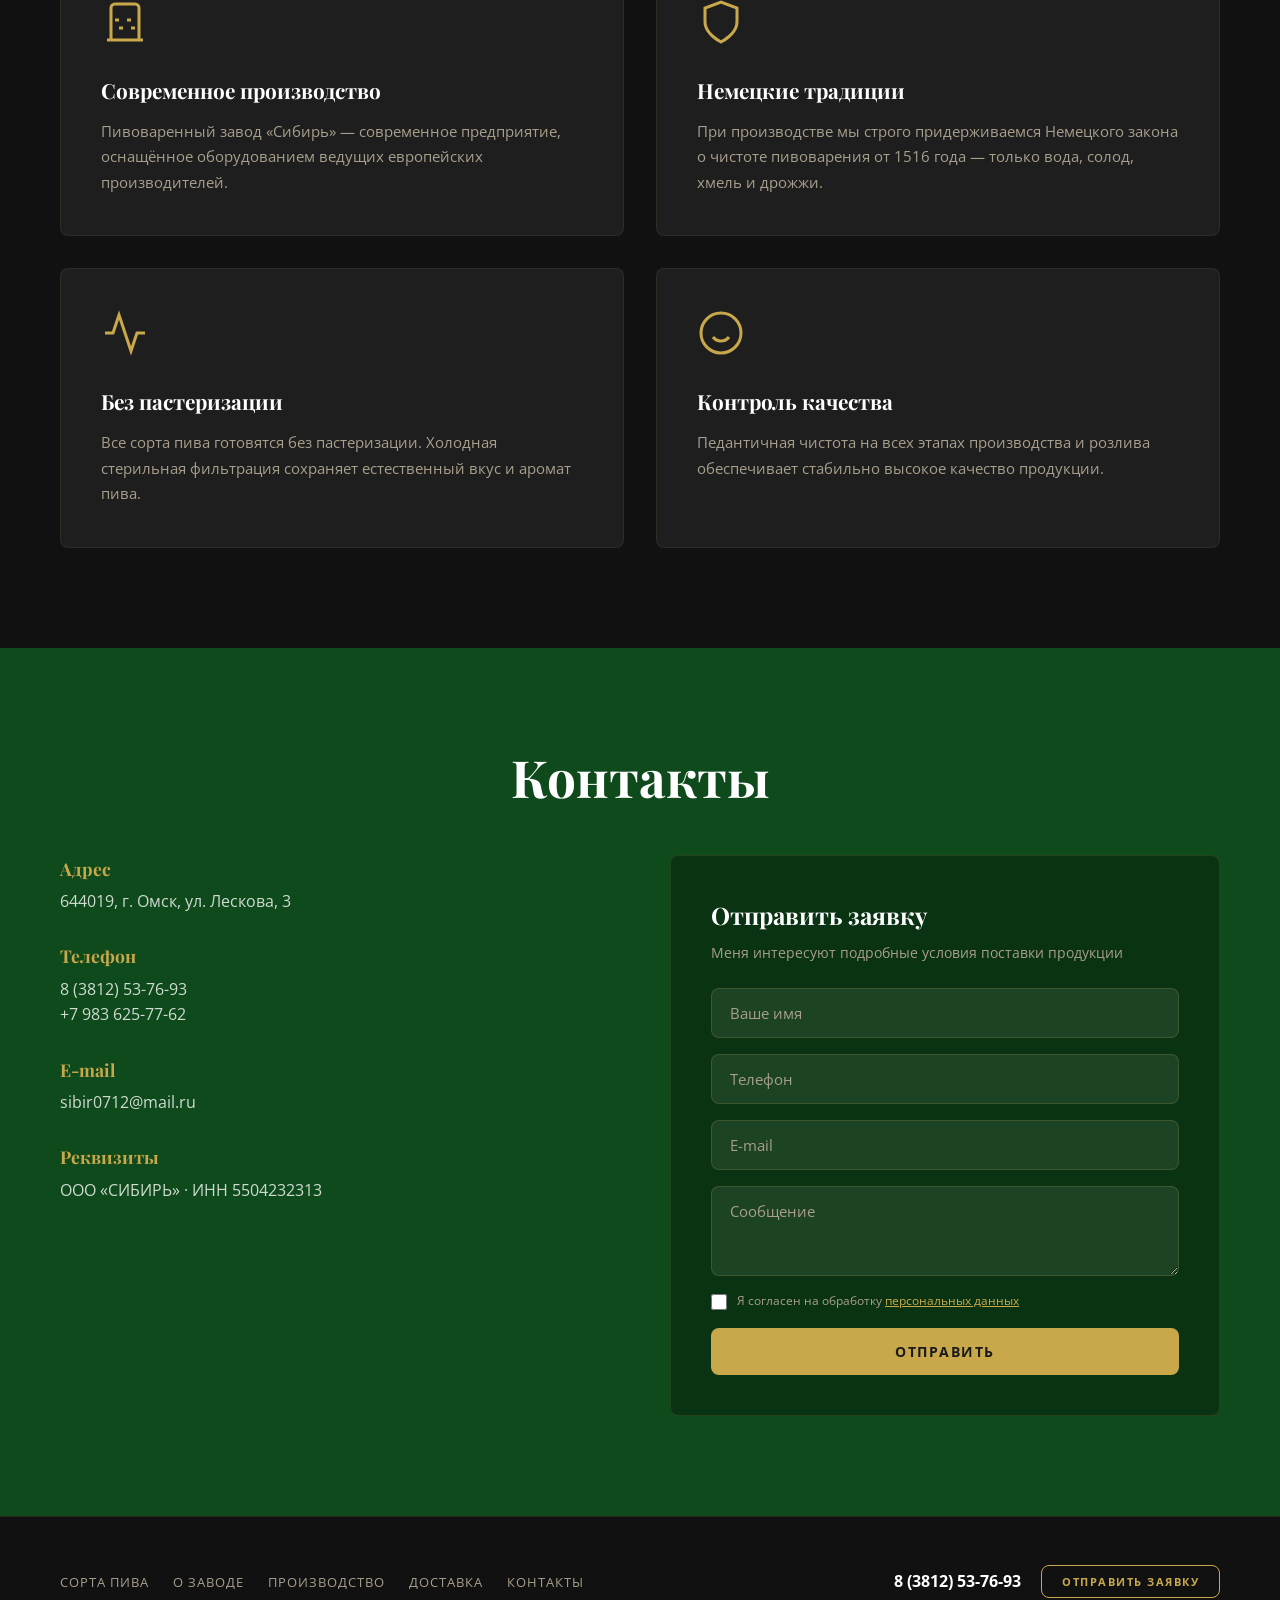
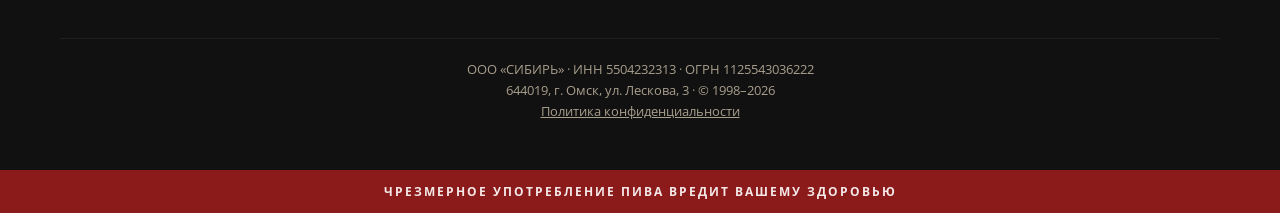
==== commit 45a49572: "Улучшения: 18+, политика конфиденциальности, SEO, маска телефона - Возрастной гейт 18+ при входе (lo" ====
--- a/index.html
+++ b/index.html
@@ -5,12 +5,45 @@
   <meta name="viewport" content="width=device-width, initial-scale=1.0">
   <meta name="description" content="Пивоваренный завод «СИБИРЬ» — натуральное пиво, сваренное в Сибири по классическим рецептам.">
   <title>Пивоваренный завод «СИБИРЬ» — Натуральное пиво из Сибири</title>
+  <!-- Open Graph / соцсети -->
+  <meta property="og:type" content="website">
+  <meta property="og:title" content="Пивоваренный завод «СИБИРЬ» — Натуральное пиво из Сибири">
+  <meta property="og:description" content="Пивоваренный завод «СИБИРЬ» — натуральное пиво, сваренное в Сибири по классическим рецептам.">
+  <meta property="og:image" content="og-image.jpg">
+  <meta property="og:site_name" content="Пивоваренный завод «СИБИРЬ»">
+  <meta property="og:locale" content="ru_RU">
+  <meta name="twitter:card" content="summary_large_image">
+  <meta name="twitter:title" content="Пивоваренный завод «СИБИРЬ» — Натуральное пиво из Сибири">
+  <meta name="twitter:description" content="Пивоваренный завод «СИБИРЬ» — натуральное пиво, сваренное в Сибири по классическим рецептам.">
+  <meta name="twitter:image" content="og-image.jpg">
   <link rel="preconnect" href="https://fonts.googleapis.com">
   <link href="https://fonts.googleapis.com/css2?family=Playfair+Display:wght@400;700;900&family=Open+Sans:wght@400;600;700&display=swap" rel="stylesheet">
   <link rel="icon" type="image/png" sizes="32x32" href="favicon-32.png">
   <link rel="icon" type="image/png" sizes="16x16" href="favicon-16.png">
   <link rel="apple-touch-icon" href="apple-touch-icon.png">
   <link rel="stylesheet" href="css/style.css">
+  <script type="application/ld+json">
+  {
+    "@context": "https://schema.org",
+    "@type": "Brewery",
+    "name": "Пивоваренный завод «СИБИРЬ»",
+    "legalName": "ООО «СИБИРЬ»",
+    "description": "Пивоваренный завод «СИБИРЬ» — натуральное живое пиво из Омска, сваренное по немецкой технологии без пастеризации.",
+    "foundingDate": "1998",
+    "logo": "img/logo.webp",
+    "image": "og-image.jpg",
+    "telephone": "+7-3812-53-76-93",
+    "email": "sibir0712@mail.ru",
+    "address": {
+      "@type": "PostalAddress",
+      "streetAddress": "ул. Лескова, 3",
+      "addressLocality": "Омск",
+      "addressRegion": "Омская область",
+      "postalCode": "644019",
+      "addressCountry": "RU"
+    }
+  }
+  </script>
 </head>
 <body>
 
@@ -411,7 +444,11 @@
         <input type="tel" name="phone" placeholder="Телефон" required class="contacts__input">
         <input type="email" name="email" placeholder="E-mail" class="contacts__input">
         <textarea name="message" placeholder="Сообщение" rows="3" class="contacts__textarea"></textarea>
-        <button type="submit" class="btn btn--primary contacts__submit">Отправить</button>
+        <label class="form-consent">
+        <input type="checkbox" name="consent" required>
+        <span>Я согласен на обработку <a href="privacy.html" target="_blank">персональных данных</a></span>
+      </label>
+      <button type="submit" class="btn btn--primary contacts__submit">Отправить</button>
       </form>
     </div>
   </div>
@@ -436,7 +473,8 @@
       </div>
       <div class="footer__copy">
         ООО &laquo;СИБИРЬ&raquo; &middot; ИНН 5504232313 &middot; ОГРН 1125543036222<br>
-        644019, г. Омск, ул. Лескова, 3 &middot; &copy; 1998&ndash;2026
+        644019, г. Омск, ул. Лескова, 3 &middot; &copy; 1998&ndash;2026<br>
+        <a href="privacy.html" style="color:inherit;text-decoration:underline;">Политика конфиденциальности</a>
       </div>
     </div>
   </div>
@@ -460,6 +498,10 @@
     <form class="modal__form" id="callbackForm">
       <input type="text" name="name" placeholder="Ваше имя" required class="contacts__input">
       <input type="tel" name="phone" placeholder="Телефон" required class="contacts__input">
+      <label class="form-consent">
+        <input type="checkbox" name="consent" required>
+        <span>Я согласен на обработку <a href="privacy.html" target="_blank">персональных данных</a></span>
+      </label>
       <button type="submit" class="btn btn--primary" style="width:100%">Отправить</button>
     </form>
   </div>
--- a/css/style.css
+++ b/css/style.css
@@ -630,6 +630,30 @@
 .contacts__textarea { resize: vertical; min-height: 80px; }
 .contacts__submit { width: 100%; }
 
+/* Согласие на обработку перс. данных */
+.form-consent {
+  display: flex;
+  align-items: flex-start;
+  gap: 10px;
+  margin-bottom: 18px;
+  font-size: 12px;
+  line-height: 1.5;
+  color: var(--text-muted);
+  cursor: pointer;
+}
+.form-consent input {
+  flex-shrink: 0;
+  width: 16px;
+  height: 16px;
+  margin-top: 2px;
+  accent-color: var(--gold);
+  cursor: pointer;
+}
+.form-consent a {
+  color: var(--gold);
+  text-decoration: underline;
+}
+
 /* ===== ПОДВАЛ ===== */
 .footer__main {
   padding: 48px 0;
@@ -769,6 +793,60 @@
   margin-bottom: 24px;
 }
 .modal__form .contacts__input { margin-bottom: 16px; }
+
+/* ===== ВОЗРАСТНОЙ ГЕЙТ 18+ ===== */
+.age-gate {
+  position: fixed;
+  inset: 0;
+  z-index: 500;
+  background: rgba(10, 10, 10, .96);
+  backdrop-filter: blur(6px);
+  display: flex;
+  align-items: center;
+  justify-content: center;
+  padding: 20px;
+}
+.age-gate__box {
+  max-width: 460px;
+  width: 100%;
+  text-align: center;
+  background: var(--dark-card);
+  border: 1px solid rgba(201, 168, 76, .25);
+  border-radius: var(--radius);
+  padding: 48px 36px;
+}
+.age-gate__logo {
+  width: 72px;
+  height: 72px;
+  object-fit: contain;
+  margin: 0 auto 20px;
+}
+.age-gate__title {
+  font-family: var(--font-heading);
+  font-size: 1.8rem;
+  color: var(--white);
+  margin-bottom: 14px;
+}
+.age-gate__text {
+  font-size: 15px;
+  color: var(--text-muted);
+  margin-bottom: 28px;
+  line-height: 1.6;
+}
+.age-gate__actions {
+  display: flex;
+  flex-direction: column;
+  gap: 12px;
+  margin-bottom: 24px;
+}
+.age-gate__warning {
+  font-size: 11px;
+  letter-spacing: 1px;
+  text-transform: uppercase;
+  color: var(--text-muted);
+  padding-top: 18px;
+  border-top: 1px solid rgba(255, 255, 255, .08);
+}
 
 /* ===== ЗАГЛУШКИ ДЛЯ КАРТИНОК ===== */
 .varieties__card-img-wrap:empty::after,
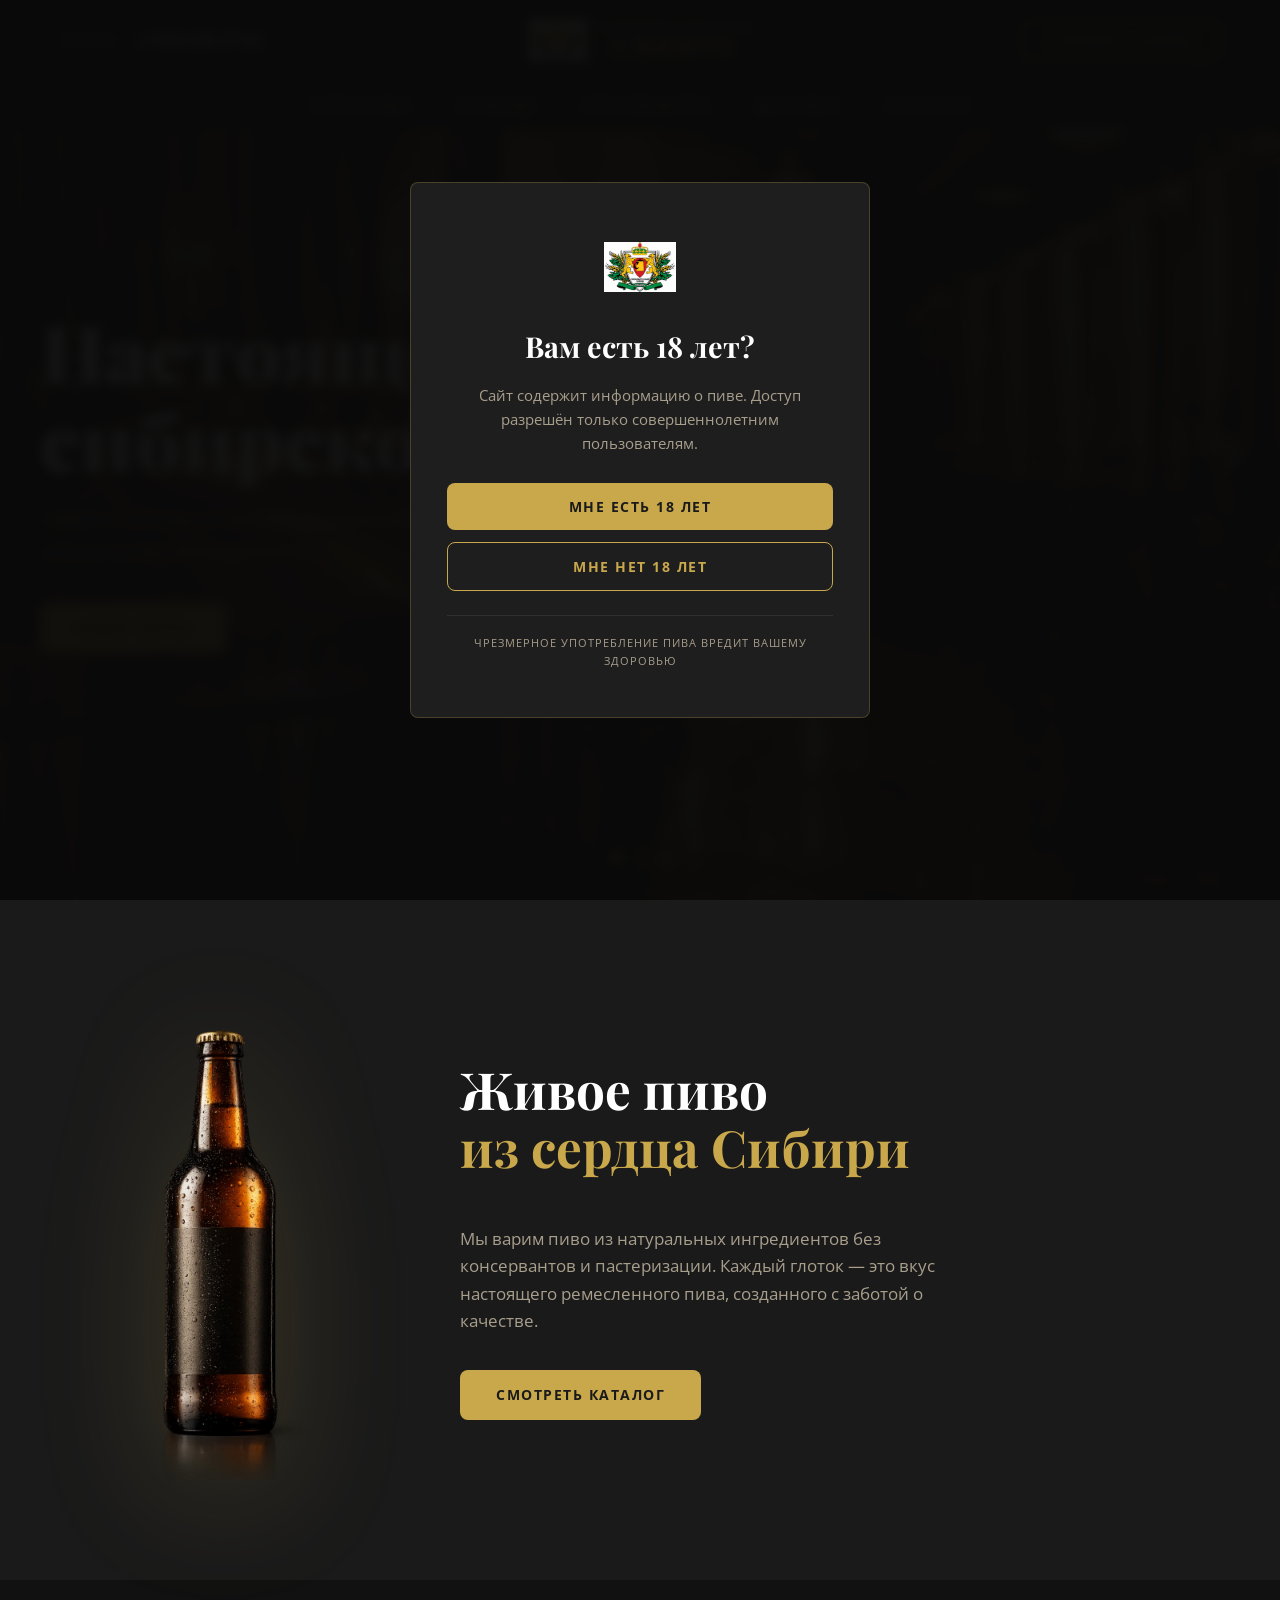
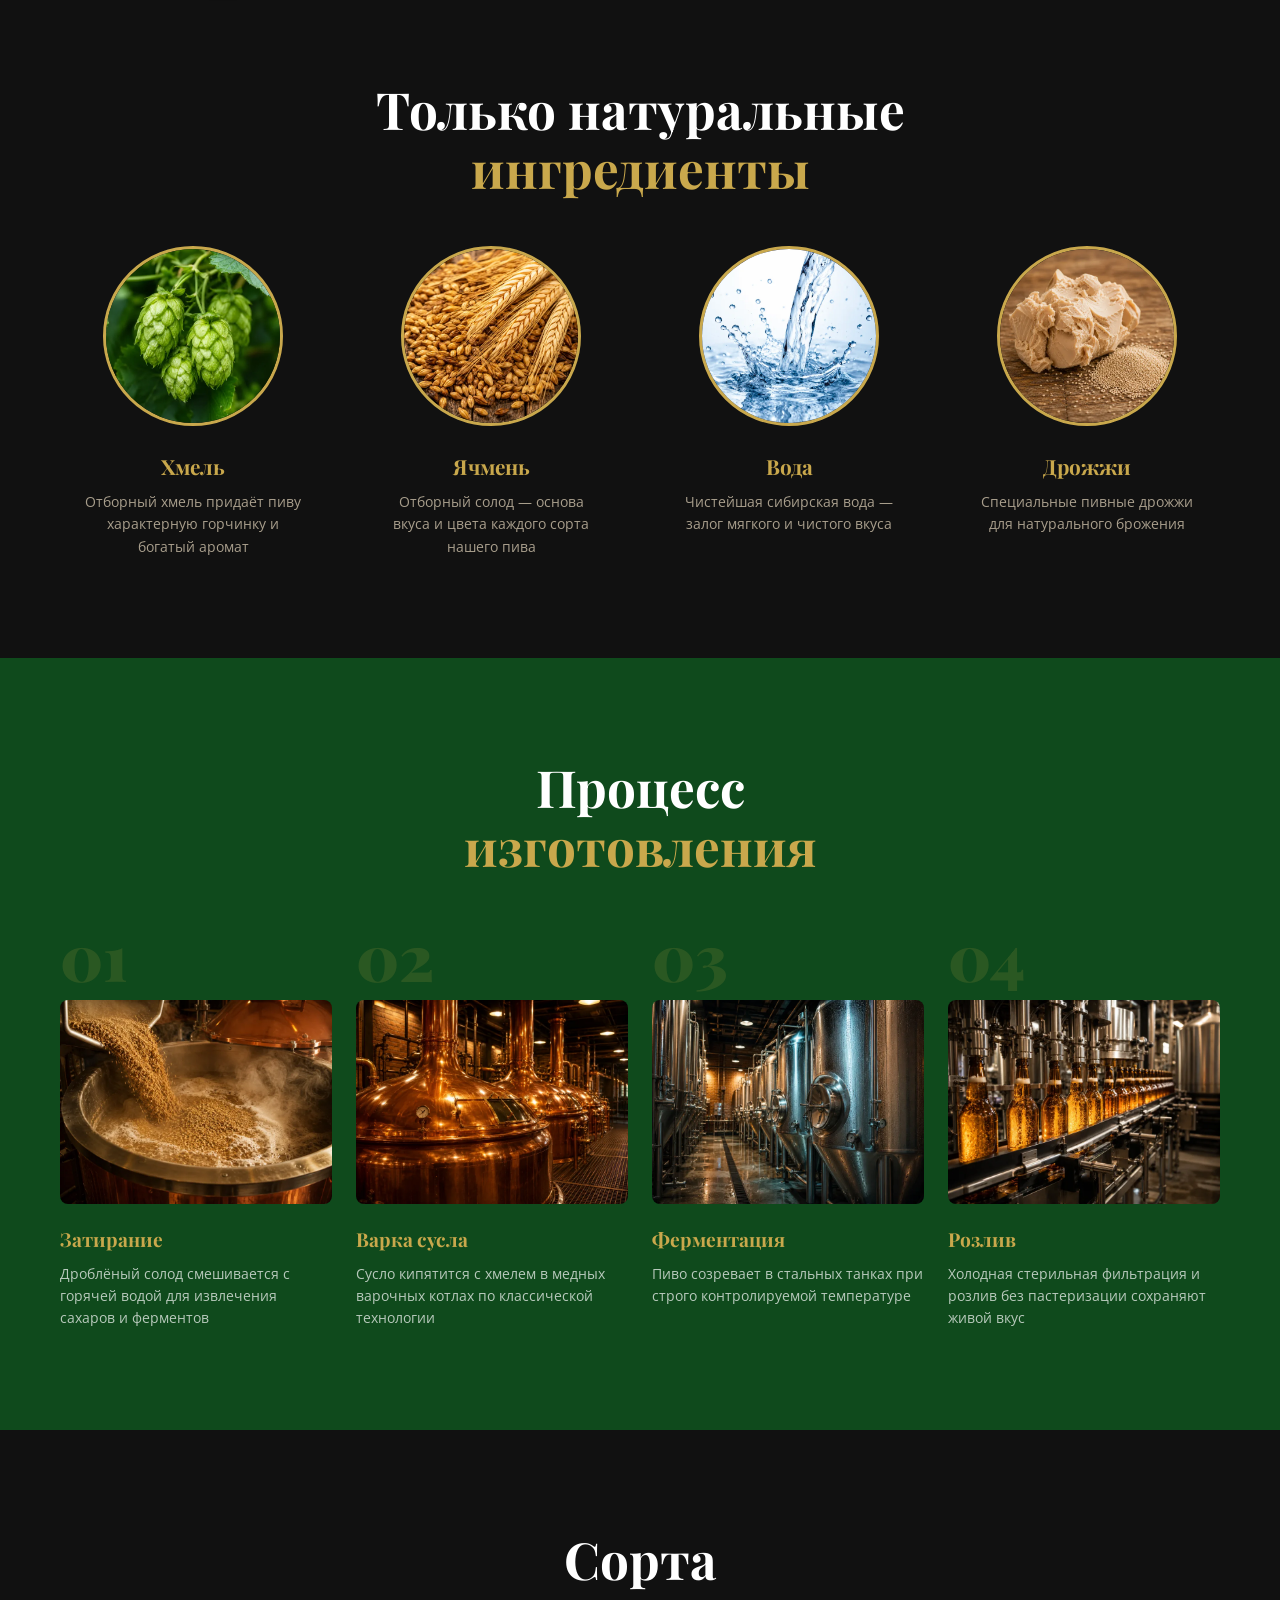
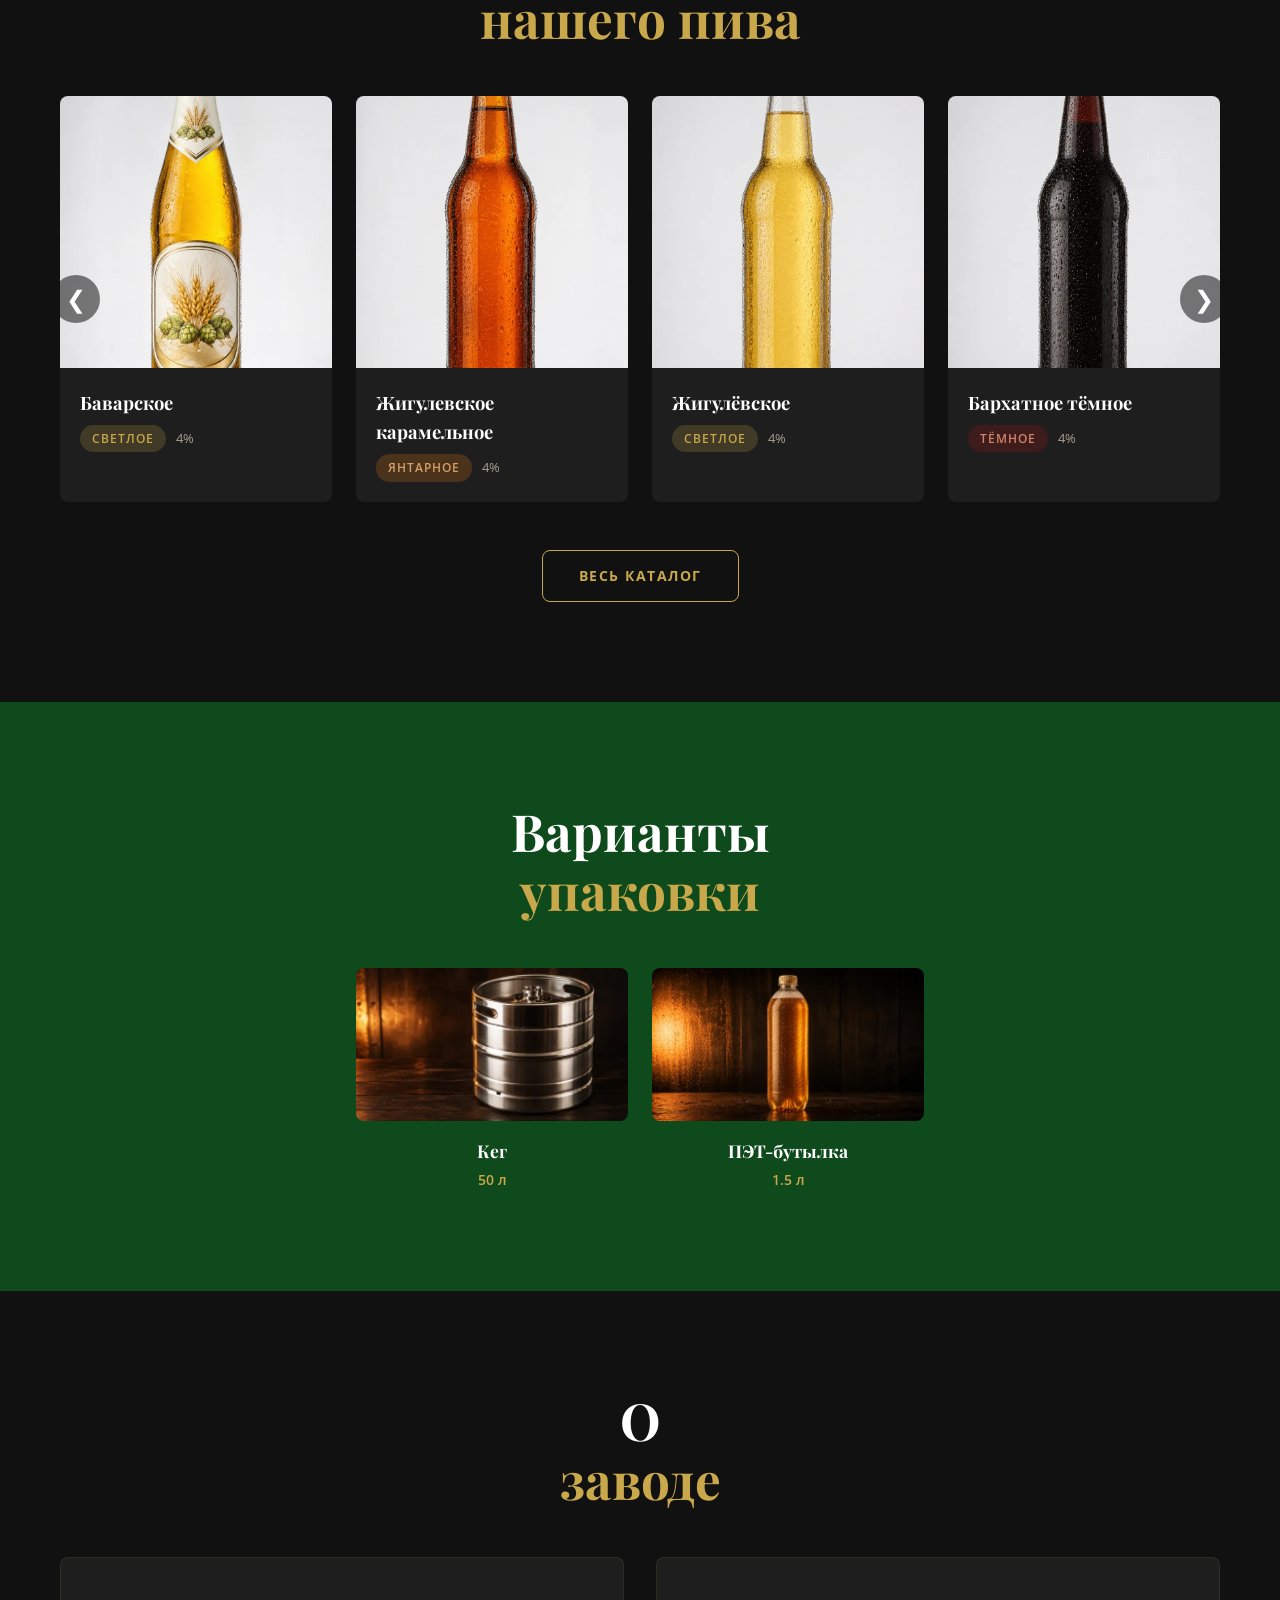
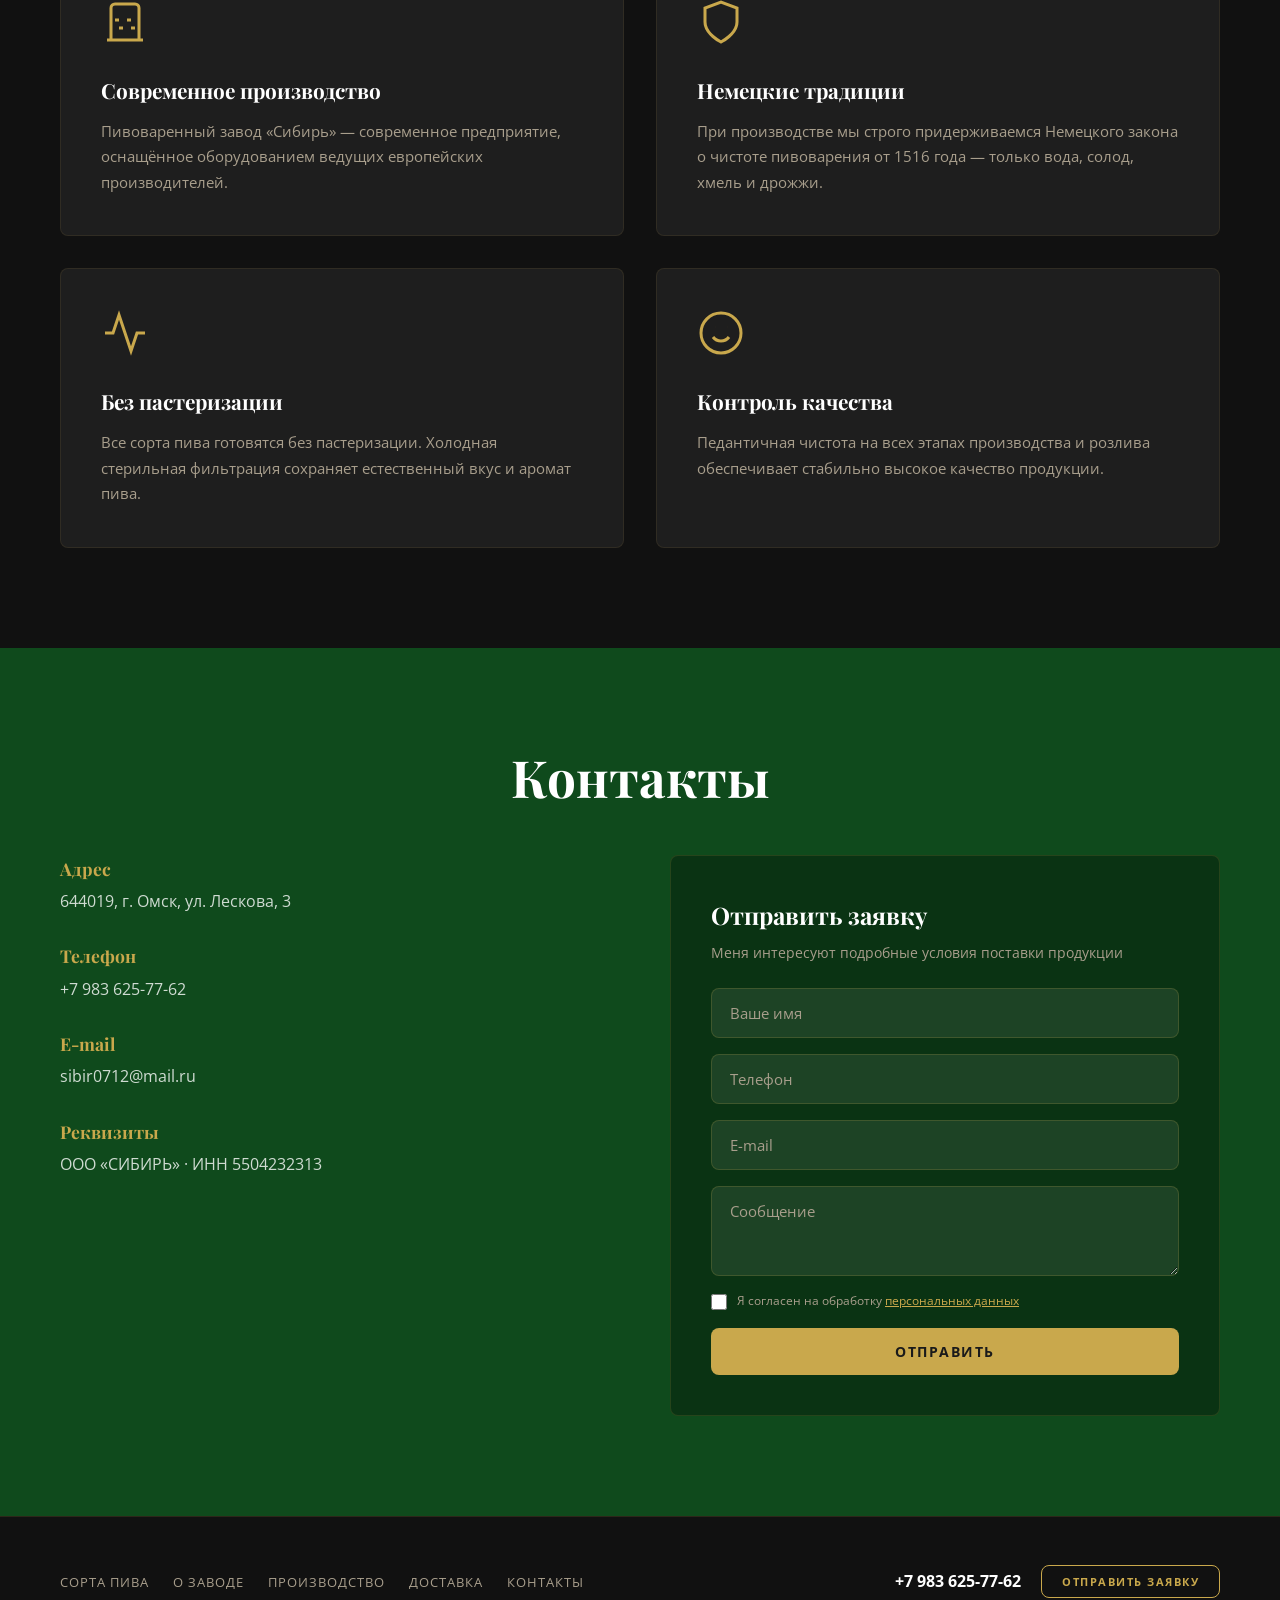
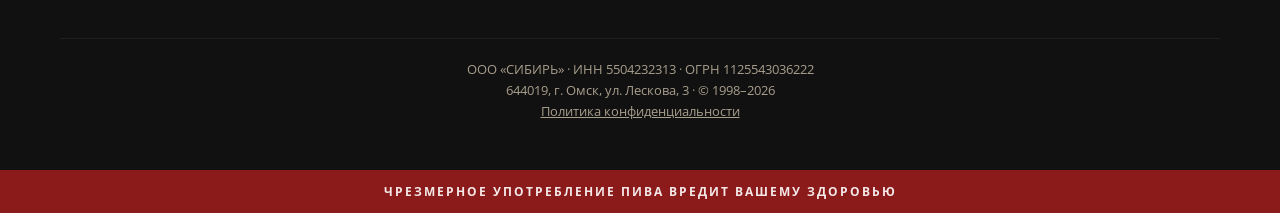
==== commit 0a558617: "Правки по ТЗ клиента: убран городской номер, упаковка только кег и 1.5л - Удалён городской номер 8 (" ====
--- a/index.html
+++ b/index.html
@@ -7,15 +7,16 @@
   <title>Пивоваренный завод «СИБИРЬ» — Натуральное пиво из Сибири</title>
   <!-- Open Graph / соцсети -->
   <meta property="og:type" content="website">
+  <meta property="og:url" content="https://pivabar-production.up.railway.app/">
   <meta property="og:title" content="Пивоваренный завод «СИБИРЬ» — Натуральное пиво из Сибири">
   <meta property="og:description" content="Пивоваренный завод «СИБИРЬ» — натуральное пиво, сваренное в Сибири по классическим рецептам.">
-  <meta property="og:image" content="og-image.jpg">
+  <meta property="og:image" content="https://pivabar-production.up.railway.app/og-image.jpg">
   <meta property="og:site_name" content="Пивоваренный завод «СИБИРЬ»">
   <meta property="og:locale" content="ru_RU">
   <meta name="twitter:card" content="summary_large_image">
   <meta name="twitter:title" content="Пивоваренный завод «СИБИРЬ» — Натуральное пиво из Сибири">
   <meta name="twitter:description" content="Пивоваренный завод «СИБИРЬ» — натуральное пиво, сваренное в Сибири по классическим рецептам.">
-  <meta name="twitter:image" content="og-image.jpg">
+  <meta name="twitter:image" content="https://pivabar-production.up.railway.app/og-image.jpg">
   <link rel="preconnect" href="https://fonts.googleapis.com">
   <link href="https://fonts.googleapis.com/css2?family=Playfair+Display:wght@400;700;900&family=Open+Sans:wght@400;600;700&display=swap" rel="stylesheet">
   <link rel="icon" type="image/png" sizes="32x32" href="favicon-32.png">
@@ -29,10 +30,11 @@
     "name": "Пивоваренный завод «СИБИРЬ»",
     "legalName": "ООО «СИБИРЬ»",
     "description": "Пивоваренный завод «СИБИРЬ» — натуральное живое пиво из Омска, сваренное по немецкой технологии без пастеризации.",
+    "url": "https://pivabar-production.up.railway.app/",
     "foundingDate": "1998",
-    "logo": "img/logo.webp",
-    "image": "og-image.jpg",
-    "telephone": "+7-3812-53-76-93",
+    "logo": "https://pivabar-production.up.railway.app/img/logo.webp",
+    "image": "https://pivabar-production.up.railway.app/og-image.jpg",
+    "telephone": "+7-983-625-77-62",
     "email": "sibir0712@mail.ru",
     "address": {
       "@type": "PostalAddress",
@@ -53,7 +55,7 @@
     <div class="container header__top-inner">
       <div class="header__contacts">
         <span class="header__city">СИБИРЬ</span>
-        <a class="header__phone" href="tel:+73812537693">8 (3812) 53-76-93</a>
+        <a class="header__phone" href="tel:+79836257762">+7 983 625-77-62</a>
       </div>
       <div class="header__logo">
         <a href="index.html" class="header__logo-link">
@@ -81,6 +83,10 @@
         <li><a href="delivery.html" class="header__menu-link">Доставка</a></li>
         <li><a href="contacts.html" class="header__menu-link">Контакты</a></li>
       </ul>
+      <div class="header__nav-cta">
+        <a class="header__nav-phone" href="tel:+79836257762">+7 983 625-77-62</a>
+        <button class="btn btn--primary" data-modal="callback">Отправить заявку</button>
+      </div>
     </div>
   </nav>
 </header>
@@ -312,7 +318,7 @@
   <div class="container">
     <h2 class="section-title section-title--center section-title--light">Варианты<br><span>упаковки</span></h2>
     <div class="packing__carousel" id="packingCarousel">
-      <div class="packing__track" id="packingTrack">
+      <div class="packing__track packing__track--center" id="packingTrack">
         <div class="packing__card">
           <div class="packing__card-img-wrap">
             <img src="img/packing/keg.webp" alt="Кег 50 л" class="packing__card-img" loading="lazy">
@@ -322,56 +328,12 @@
         </div>
         <div class="packing__card">
           <div class="packing__card-img-wrap">
-            <img src="img/packing/can-09.webp" alt="Жестяная банка 0.9 л" class="packing__card-img" loading="lazy">
-          </div>
-          <h3 class="packing__card-name">Жестяная банка</h3>
-          <p class="packing__card-volume">0.9 л</p>
-        </div>
-        <div class="packing__card">
-          <div class="packing__card-img-wrap">
-            <img src="img/packing/can-045.webp" alt="Жестяная банка 0.45 л" class="packing__card-img" loading="lazy">
-          </div>
-          <h3 class="packing__card-name">Жестяная банка</h3>
-          <p class="packing__card-volume">0.45 л</p>
-        </div>
-        <div class="packing__card">
-          <div class="packing__card-img-wrap">
-            <img src="img/packing/pet-15-curved.webp" alt="ПЭТ 1.5 л" class="packing__card-img" loading="lazy">
+            <img src="img/packing/pet-15.webp" alt="ПЭТ-бутылка 1.5 л" class="packing__card-img" loading="lazy">
           </div>
           <h3 class="packing__card-name">ПЭТ-бутылка</h3>
           <p class="packing__card-volume">1.5 л</p>
         </div>
-        <div class="packing__card">
-          <div class="packing__card-img-wrap">
-            <img src="img/packing/glass-05.webp" alt="Стекло 0.5 л" class="packing__card-img" loading="lazy">
-          </div>
-          <h3 class="packing__card-name">Стеклянная бутылка</h3>
-          <p class="packing__card-volume">0.5 л</p>
-        </div>
-        <div class="packing__card">
-          <div class="packing__card-img-wrap">
-            <img src="img/packing/pet-10.webp" alt="ПЭТ 1.0 л" class="packing__card-img" loading="lazy">
-          </div>
-          <h3 class="packing__card-name">ПЭТ-бутылка</h3>
-          <p class="packing__card-volume">1.0 л</p>
-        </div>
-        <div class="packing__card">
-          <div class="packing__card-img-wrap">
-            <img src="img/packing/pet-15.webp" alt="ПЭТ 1.5 л" class="packing__card-img" loading="lazy">
-          </div>
-          <h3 class="packing__card-name">ПЭТ-бутылка</h3>
-          <p class="packing__card-volume">1.5 л</p>
-        </div>
-        <div class="packing__card">
-          <div class="packing__card-img-wrap">
-            <img src="img/packing/glass-07.webp" alt="Стекло 0.7 л" class="packing__card-img" loading="lazy">
-          </div>
-          <h3 class="packing__card-name">Стеклянная бутылка</h3>
-          <p class="packing__card-volume">0.7 л</p>
-        </div>
-      </div>
-      <button class="packing__arrow packing__arrow--prev" id="packingPrev" aria-label="Назад">&#10094;</button>
-      <button class="packing__arrow packing__arrow--next" id="packingNext" aria-label="Вперёд">&#10095;</button>
+      </div>
     </div>
   </div>
 </section>
@@ -425,7 +387,6 @@
         </div>
         <div class="contacts__info-item">
           <h3>Телефон</h3>
-          <a href="tel:+73812537693">8 (3812) 53-76-93</a><br>
           <a href="tel:+79836257762">+7 983 625-77-62</a>
         </div>
         <div class="contacts__info-item">
@@ -438,6 +399,10 @@
         </div>
       </div>
       <form class="contacts__form" id="contactForm">
+        <input type="hidden" name="_subject" value="Новая заявка с сайта СИБИРЬ">
+        <input type="hidden" name="_template" value="table">
+        <input type="hidden" name="_captcha" value="false">
+        <input type="text" name="_honey" style="display:none">
         <h3 class="contacts__form-title">Отправить заявку</h3>
         <p class="contacts__form-subtitle">Меня интересуют подробные условия поставки продукции</p>
         <input type="text" name="name" placeholder="Ваше имя" required class="contacts__input">
@@ -468,7 +433,7 @@
         </ul>
       </nav>
       <div class="footer__contact">
-        <a class="footer__phone" href="tel:+73812537693">8 (3812) 53-76-93</a>
+        <a class="footer__phone" href="tel:+79836257762">+7 983 625-77-62</a>
         <button class="btn btn--outline footer__btn" data-modal="callback">Отправить заявку</button>
       </div>
       <div class="footer__copy">
@@ -496,6 +461,10 @@
     <h3 class="modal__title">Заявка</h3>
     <p class="modal__subtitle">Меня интересуют подробные условия поставки продукции.</p>
     <form class="modal__form" id="callbackForm">
+      <input type="hidden" name="_subject" value="Новая заявка с сайта СИБИРЬ">
+      <input type="hidden" name="_template" value="table">
+      <input type="hidden" name="_captcha" value="false">
+      <input type="text" name="_honey" style="display:none">
       <input type="text" name="name" placeholder="Ваше имя" required class="contacts__input">
       <input type="tel" name="phone" placeholder="Телефон" required class="contacts__input">
       <label class="form-consent">
--- a/css/style.css
+++ b/css/style.css
@@ -202,6 +202,14 @@
 .header__menu-link:hover { color: var(--gold); }
 .header__menu-link:hover::after { width: 60%; }
 
+/* Мобильный блок «позвонить / заявка» в выпадающем меню */
+.header__nav-cta { display: none; }
+.header__nav-phone {
+  font-size: 18px;
+  font-weight: 700;
+  color: var(--white);
+}
+
 /* ===== БАННЕР-СЛАЙДЕР ===== */
 .banner {
   position: relative;
@@ -495,6 +503,10 @@
   display: flex;
   gap: 24px;
   transition: transform .5s ease;
+}
+.packing__track--center {
+  justify-content: center;
+  flex-wrap: wrap;
 }
 .packing__card {
   flex: 0 0 calc(25% - 18px);
@@ -891,6 +903,15 @@
     padding: 14px 24px;
     border-bottom: 1px solid rgba(255, 255, 255, .05);
   }
+  .header__nav-cta {
+    display: flex;
+    flex-direction: column;
+    align-items: stretch;
+    gap: 14px;
+    padding: 20px 24px 24px;
+    text-align: center;
+  }
+  .header__nav-cta .btn { width: 100%; }
 
   .banner { max-height: 600px; min-height: 400px; }
   .banner__title { font-size: clamp(2rem, 8vw, 3rem); }
